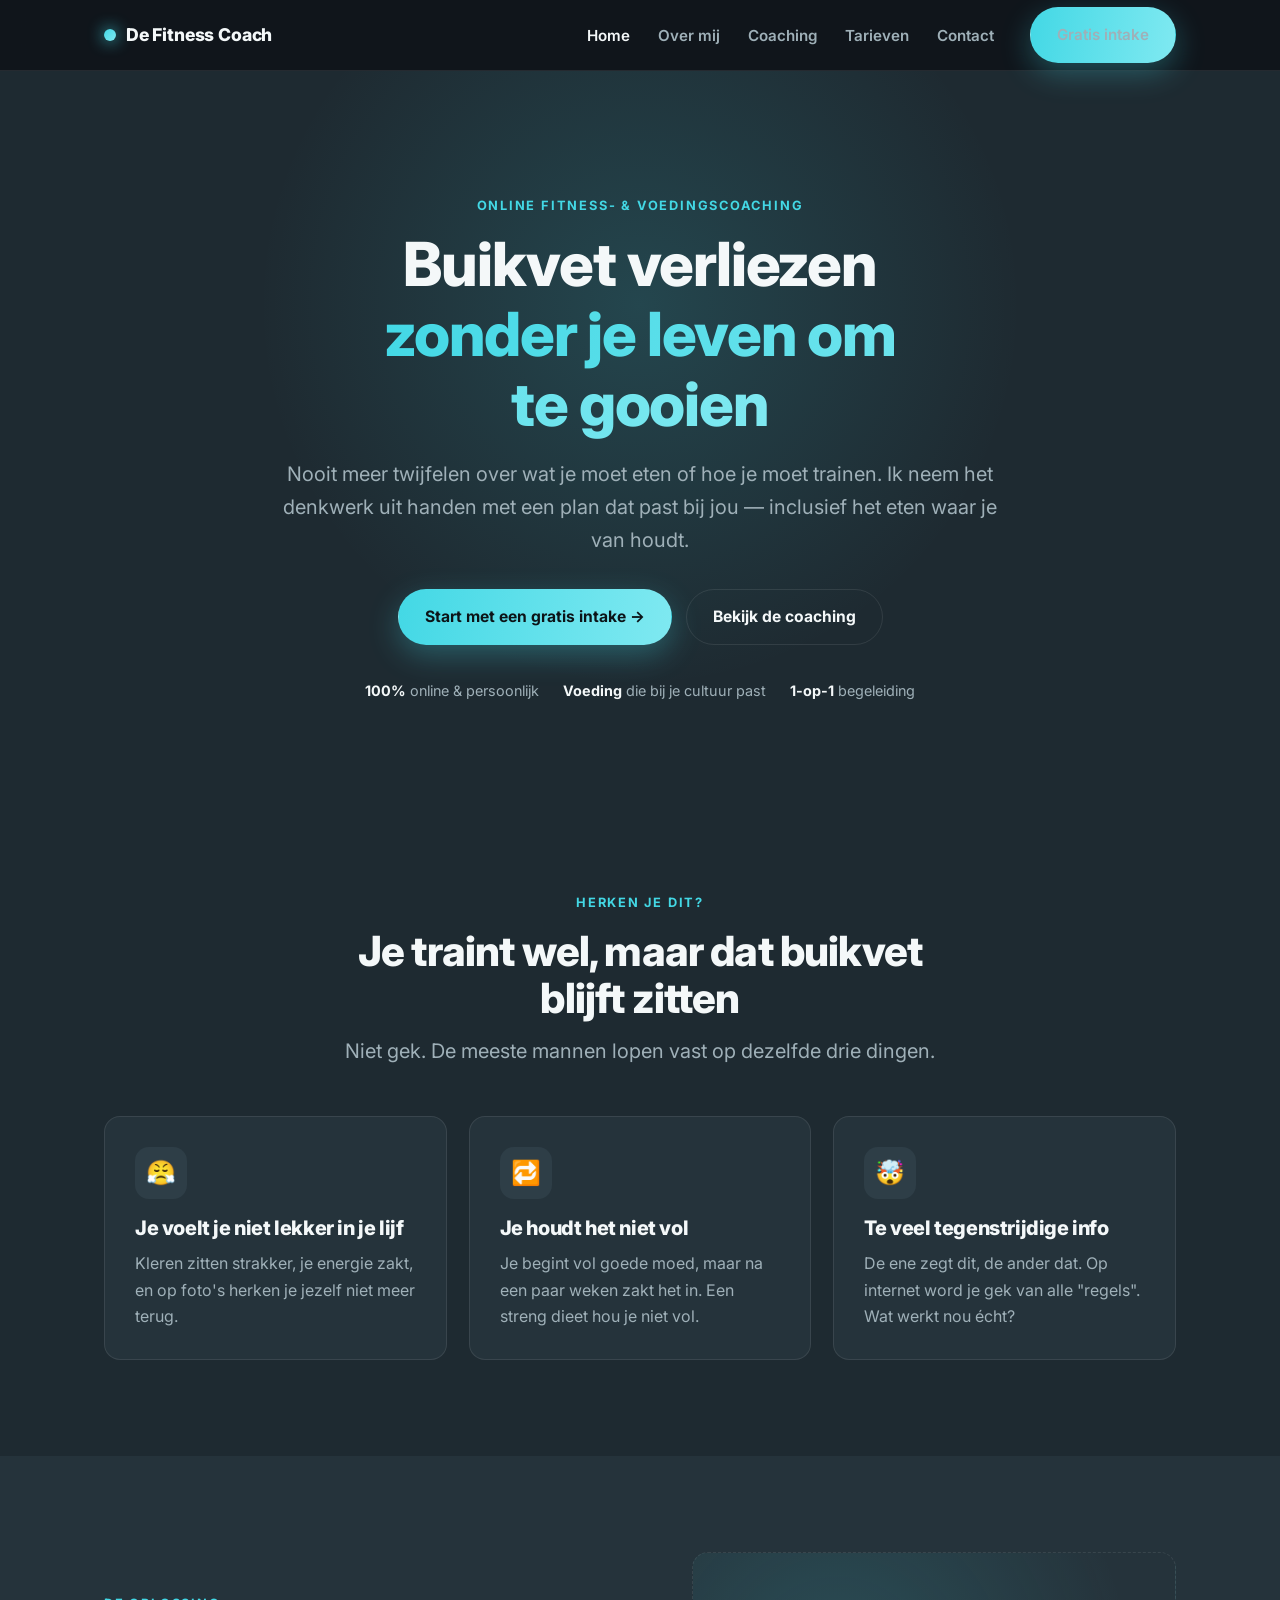
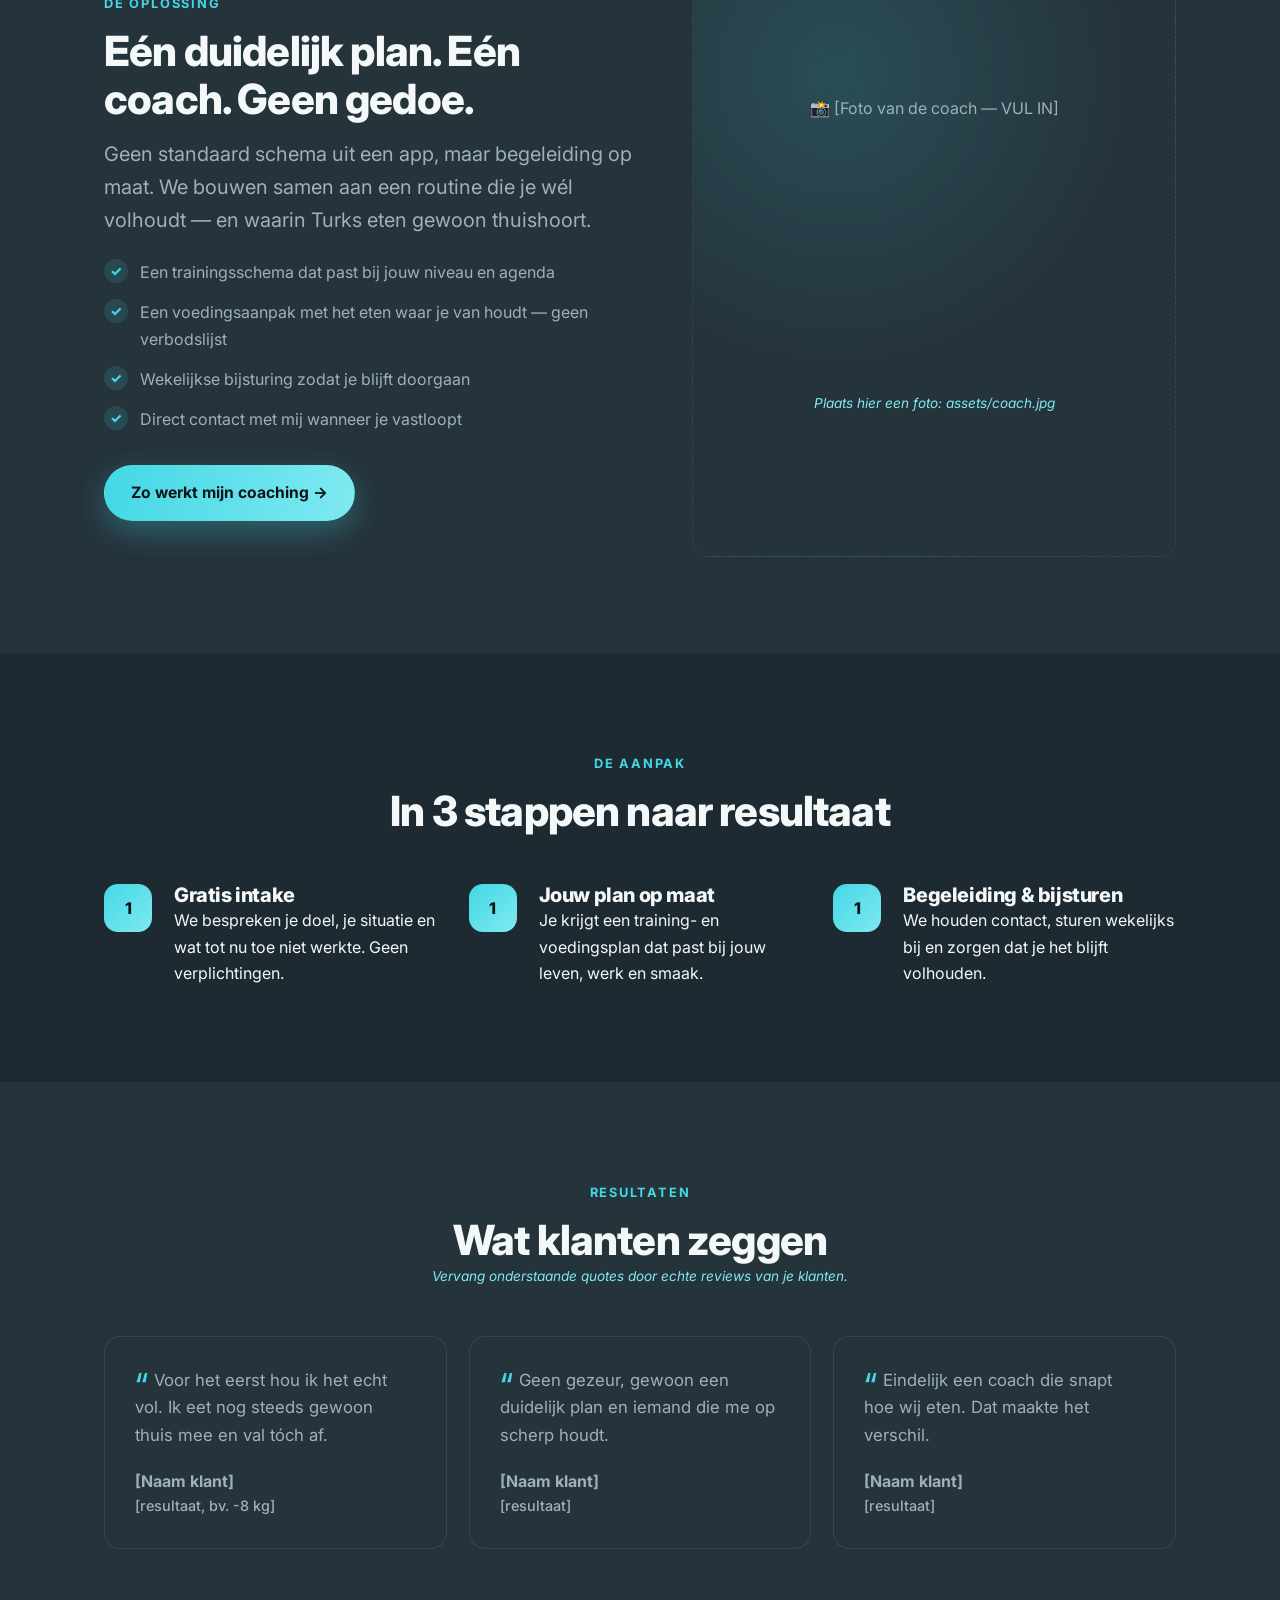
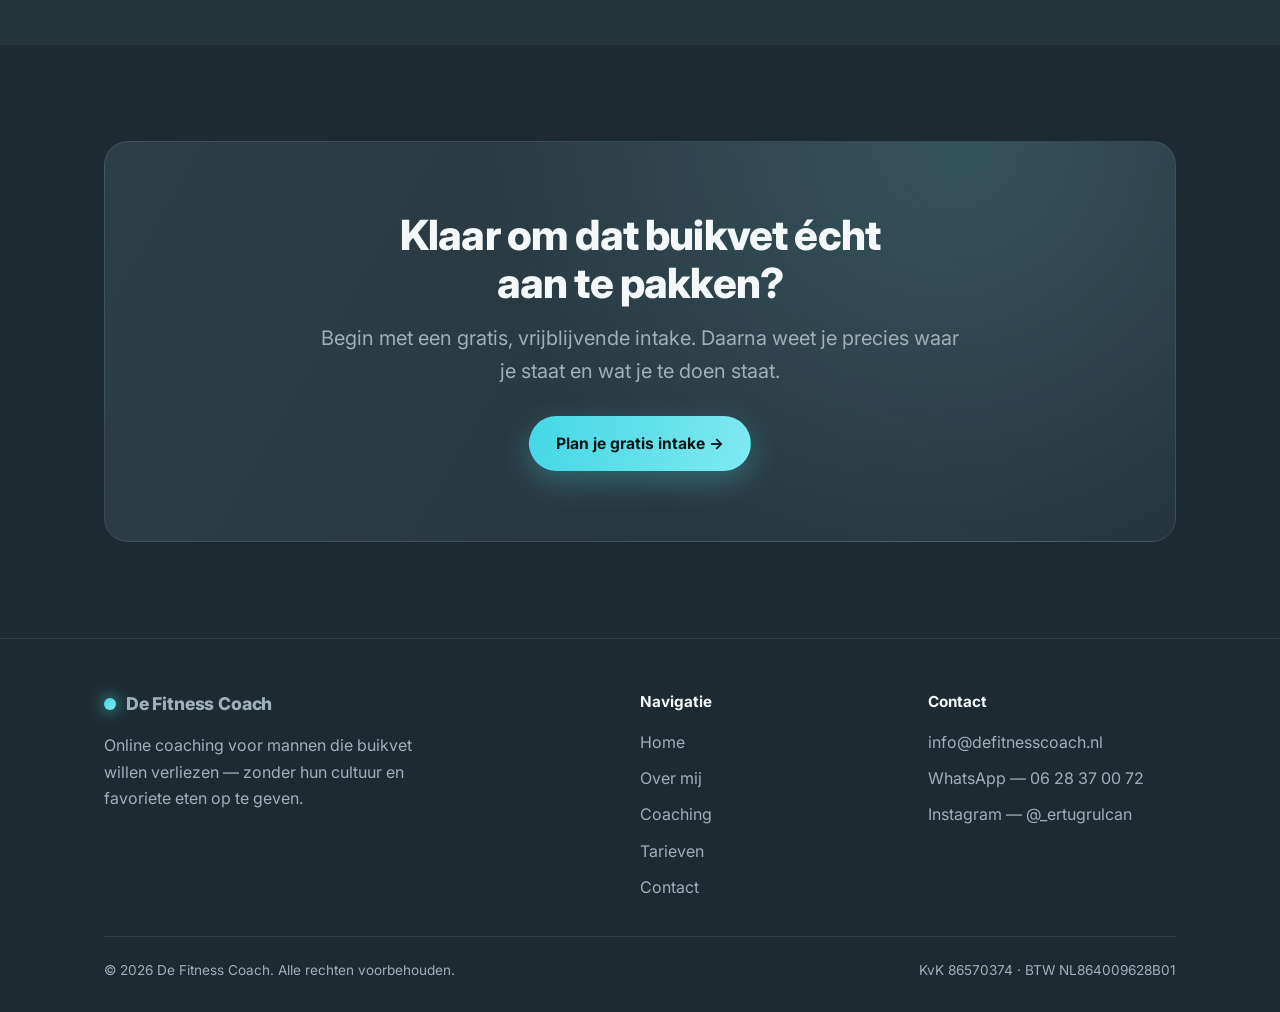
==== index.html @ f585d664 "feat: bedrijfsgegevens, verhaal en werkend contactformulier invullen Ingevuld vanaf info.defitnessco" ====
<!DOCTYPE html>
<html lang="nl">
<head>
  <meta charset="UTF-8" />
  <meta name="viewport" content="width=device-width, initial-scale=1.0" />
  <title>De Fitness Coach — Buikvet verliezen zonder je leven om te gooien</title>
  <meta name="description" content="Online fitness- en voedingscoaching voor mannen die buikvet willen verliezen. Trainen én Turks eten — zonder al het denkwerk." />
  <link rel="preconnect" href="https://fonts.googleapis.com" />
  <link rel="preconnect" href="https://fonts.gstatic.com" crossorigin />
  <link href="https://fonts.googleapis.com/css2?family=Inter:wght@400;500;600;700;800&display=swap" rel="stylesheet" />
  <link rel="stylesheet" href="assets/style.css" />
</head>
<body>

  <!-- HEADER -->
  <header class="site-header">
    <div class="container nav">
      <a class="brand" href="index.html"><span class="dot"></span> De Fitness Coach</a>
      <ul class="nav-links">
        <li><a href="index.html">Home</a></li>
        <li><a href="over-mij.html">Over mij</a></li>
        <li><a href="coaching.html">Coaching</a></li>
        <li><a href="tarieven.html">Tarieven</a></li>
        <li><a href="contact.html">Contact</a></li>
        <li class="nav-cta"><a class="btn btn-primary" href="contact.html">Gratis intake</a></li>
      </ul>
      <button class="nav-toggle" aria-label="Menu openen">☰</button>
    </div>
  </header>

  <!-- HERO -->
  <section class="hero">
    <div class="container">
      <span class="eyebrow">Online fitness- &amp; voedingscoaching</span>
      <h1>Buikvet verliezen <span class="gradient-text">zonder je leven om te gooien</span></h1>
      <p class="lead">
        Nooit meer twijfelen over wat je moet eten of hoe je moet trainen. Ik neem het denkwerk
        uit handen met een plan dat past bij jou — inclusief het eten waar je van houdt.
      </p>
      <div class="hero-actions">
        <a class="btn btn-primary" href="contact.html">Start met een gratis intake →</a>
        <a class="btn btn-ghost" href="coaching.html">Bekijk de coaching</a>
      </div>
      <div class="hero-trust">
        <span><b>100%</b> online &amp; persoonlijk</span>
        <span><b>Voeding</b> die bij je cultuur past</span>
        <span><b>1-op-1</b> begeleiding</span>
      </div>
    </div>
  </section>

  <!-- PROBLEEM / HERKENNING -->
  <section>
    <div class="container">
      <div class="section-head">
        <span class="eyebrow">Herken je dit?</span>
        <h2>Je traint wel, maar dat buikvet blijft zitten</h2>
        <p class="lead">Niet gek. De meeste mannen lopen vast op dezelfde drie dingen.</p>
      </div>
      <div class="grid grid-3">
        <div class="card">
          <div class="icon">😤</div>
          <h3>Je voelt je niet lekker in je lijf</h3>
          <p>Kleren zitten strakker, je energie zakt, en op foto's herken je jezelf niet meer terug.</p>
        </div>
        <div class="card">
          <div class="icon">🔁</div>
          <h3>Je houdt het niet vol</h3>
          <p>Je begint vol goede moed, maar na een paar weken zakt het in. Een streng dieet hou je niet vol.</p>
        </div>
        <div class="card">
          <div class="icon">🤯</div>
          <h3>Te veel tegenstrijdige info</h3>
          <p>De ene zegt dit, de ander dat. Op internet word je gek van alle "regels". Wat werkt nou écht?</p>
        </div>
      </div>
    </div>
  </section>

  <!-- OPLOSSING -->
  <section style="background: var(--surface);">
    <div class="container">
      <div class="split">
        <div>
          <span class="eyebrow">De oplossing</span>
          <h2>Eén duidelijk plan. Eén coach. Geen gedoe.</h2>
          <p class="lead" style="margin-top:14px;">
            Geen standaard schema uit een app, maar begeleiding op maat. We bouwen samen aan
            een routine die je wél volhoudt — en waarin Turks eten gewoon thuishoort.
          </p>
          <ul class="checklist">
            <li>Een trainingsschema dat past bij jouw niveau en agenda</li>
            <li>Een voedingsaanpak met het eten waar je van houdt — geen verbodslijst</li>
            <li>Wekelijkse bijsturing zodat je blijft doorgaan</li>
            <li>Direct contact met mij wanneer je vastloopt</li>
          </ul>
          <a class="btn btn-primary mt-32" href="coaching.html">Zo werkt mijn coaching →</a>
        </div>
        <div class="photo-placeholder">
          📸 [Foto van de coach — VUL IN]<br /><br />
          <span class="placeholder-note">Plaats hier een foto: assets/coach.jpg</span>
        </div>
      </div>
    </div>
  </section>

  <!-- AANPAK / STAPPEN -->
  <section>
    <div class="container">
      <div class="section-head">
        <span class="eyebrow">De aanpak</span>
        <h2>In 3 stappen naar resultaat</h2>
      </div>
      <div class="grid grid-3">
        <div class="step">
          <h3>Gratis intake</h3>
          <p>We bespreken je doel, je situatie en wat tot nu toe niet werkte. Geen verplichtingen.</p>
        </div>
        <div class="step">
          <h3>Jouw plan op maat</h3>
          <p>Je krijgt een training- en voedingsplan dat past bij jouw leven, werk en smaak.</p>
        </div>
        <div class="step">
          <h3>Begeleiding &amp; bijsturen</h3>
          <p>We houden contact, sturen wekelijks bij en zorgen dat je het blijft volhouden.</p>
        </div>
      </div>
    </div>
  </section>

  <!-- TESTIMONIALS -->
  <section style="background: var(--surface);">
    <div class="container">
      <div class="section-head">
        <span class="eyebrow">Resultaten</span>
        <h2>Wat klanten zeggen</h2>
        <p class="placeholder-note">Vervang onderstaande quotes door echte reviews van je klanten.</p>
      </div>
      <div class="grid grid-3">
        <div class="card">
          <p class="quote">Voor het eerst hou ik het echt vol. Ik eet nog steeds gewoon thuis mee en val tóch af.</p>
          <p class="quote-author">[Naam klant] <span>[resultaat, bv. -8 kg]</span></p>
        </div>
        <div class="card">
          <p class="quote">Geen gezeur, gewoon een duidelijk plan en iemand die me op scherp houdt.</p>
          <p class="quote-author">[Naam klant] <span>[resultaat]</span></p>
        </div>
        <div class="card">
          <p class="quote">Eindelijk een coach die snapt hoe wij eten. Dat maakte het verschil.</p>
          <p class="quote-author">[Naam klant] <span>[resultaat]</span></p>
        </div>
      </div>
    </div>
  </section>

  <!-- CTA -->
  <section>
    <div class="container">
      <div class="cta-band">
        <h2>Klaar om dat buikvet écht aan te pakken?</h2>
        <p class="lead">Begin met een gratis, vrijblijvende intake. Daarna weet je precies waar je staat en wat je te doen staat.</p>
        <a class="btn btn-primary" href="contact.html">Plan je gratis intake →</a>
      </div>
    </div>
  </section>

  <!-- FOOTER -->
  <footer class="site-footer">
    <div class="container">
      <div class="footer-grid">
        <div>
          <a class="brand" href="index.html"><span class="dot"></span> De Fitness Coach</a>
          <p style="margin-top:14px; max-width:34ch;">
            Online coaching voor mannen die buikvet willen verliezen — zonder hun cultuur en favoriete eten op te geven.
          </p>
        </div>
        <div>
          <h4>Navigatie</h4>
          <ul>
            <li><a href="index.html">Home</a></li>
            <li><a href="over-mij.html">Over mij</a></li>
            <li><a href="coaching.html">Coaching</a></li>
            <li><a href="tarieven.html">Tarieven</a></li>
            <li><a href="contact.html">Contact</a></li>
          </ul>
        </div>
        <div>
          <h4>Contact</h4>
          <ul>
            <li><a href="mailto:info@defitnesscoach.nl">info@defitnesscoach.nl</a></li>
            <li><a href="https://wa.me/31628370072">WhatsApp — 06 28 37 00 72</a></li>
            <li><a href="https://instagram.com/_ertugrulcan" target="_blank" rel="noopener">Instagram — @_ertugrulcan</a></li>
          </ul>
        </div>
      </div>
      <div class="footer-bottom">
        <span>© <span id="year"></span> De Fitness Coach. Alle rechten voorbehouden.</span>
        <span>KvK 86570374 · BTW NL864009628B01</span>
      </div>
    </div>
  </footer>

  <script src="assets/script.js"></script>
</body>
</html>
---- assets/style.css ----
/* =========================================================
   DE FITNESS COACH — stylesheet
   ---------------------------------------------------------
   BRANDKLEUREN staan hieronder in :root.
   Wil je de echte huisstijl? Pas alleen deze hex-codes aan,
   de hele site neemt ze automatisch over.
   ========================================================= */

:root {
  /* --- Brandkleuren De Fitness Coach (officiële huisstijl) --- */
  --brand:      #43d8e5;   /* hoofd-accent (cyaan) — ook in MailBlue & ad-creatives */
  --brand-2:    #7fe9f1;   /* lichtere cyaan voor verlopen/gloed */
  --brand-ink:  #0c1418;   /* donkere tekst op een cyaan knop (goed contrast) */

  /* --- Basis --- */
  --bg:         #1e2a31;   /* donkere basis/achtergrond */
  --surface:    #25333b;   /* iets lichter vlak */
  --surface-2:  #2e3e47;   /* nog iets lichter (kaarten/hover) */
  --text:       #f4f8f9;   /* wit-tint voor tekst op donker */
  --muted:      #9fb0b8;   /* gedempt grijsblauw voor bijtekst */
  --border:     rgba(255, 255, 255, 0.09);

  --radius:     16px;
  --maxw:       1120px;
  --shadow:     0 20px 60px rgba(0, 0, 0, 0.45);

  --font: "Inter", system-ui, -apple-system, "Segoe UI", Roboto, Helvetica, Arial, sans-serif;
}

* { box-sizing: border-box; margin: 0; padding: 0; }

html { scroll-behavior: smooth; }

body {
  font-family: var(--font);
  background: var(--bg);
  color: var(--text);
  line-height: 1.65;
  -webkit-font-smoothing: antialiased;
  overflow-x: hidden;
}

img { max-width: 100%; display: block; }

a { color: inherit; text-decoration: none; }

.container {
  width: 100%;
  max-width: var(--maxw);
  margin: 0 auto;
  padding: 0 24px;
}

/* ---------- Typografie ---------- */
h1, h2, h3 { line-height: 1.15; font-weight: 800; letter-spacing: -0.02em; }
h1 { font-size: clamp(2.2rem, 5.5vw, 3.8rem); }
h2 { font-size: clamp(1.7rem, 4vw, 2.6rem); }
h3 { font-size: 1.25rem; }
.lead { font-size: clamp(1.05rem, 2vw, 1.25rem); color: var(--muted); }
.eyebrow {
  display: inline-block;
  font-size: 0.8rem;
  font-weight: 700;
  letter-spacing: 0.14em;
  text-transform: uppercase;
  color: var(--brand);
  margin-bottom: 14px;
}
.gradient-text {
  background: linear-gradient(100deg, var(--brand), var(--brand-2));
  -webkit-background-clip: text;
  background-clip: text;
  color: transparent;
}

/* ---------- Buttons ---------- */
.btn {
  display: inline-flex;
  align-items: center;
  gap: 8px;
  padding: 14px 26px;
  border-radius: 999px;
  font-weight: 700;
  font-size: 0.98rem;
  cursor: pointer;
  border: 1px solid transparent;
  transition: transform 0.15s ease, box-shadow 0.2s ease, background 0.2s ease;
}
.btn:hover { transform: translateY(-2px); }
.btn-primary {
  background: linear-gradient(100deg, var(--brand), var(--brand-2));
  color: var(--brand-ink);
  box-shadow: 0 10px 30px rgba(67, 216, 229, 0.30);
}
.btn-ghost {
  background: transparent;
  color: var(--text);
  border-color: var(--border);
}
.btn-ghost:hover { background: var(--surface-2); }

/* ---------- Header / nav ---------- */
.site-header {
  position: sticky;
  top: 0;
  z-index: 50;
  backdrop-filter: blur(12px);
  background: rgba(12, 15, 20, 0.72);
  border-bottom: 1px solid var(--border);
}
.nav {
  display: flex;
  align-items: center;
  justify-content: space-between;
  height: 70px;
}
.brand {
  display: flex;
  align-items: center;
  gap: 10px;
  font-weight: 800;
  font-size: 1.1rem;
  letter-spacing: -0.01em;
}
.brand .dot {
  width: 12px; height: 12px; border-radius: 50%;
  background: linear-gradient(135deg, var(--brand), var(--brand-2));
  box-shadow: 0 0 16px var(--brand);
}
.nav-links {
  display: flex;
  align-items: center;
  gap: 28px;
  list-style: none;
}
.nav-links a {
  font-size: 0.95rem;
  color: var(--muted);
  font-weight: 600;
  transition: color 0.15s ease;
}
.nav-links a:hover, .nav-links a.active { color: var(--text); }
.nav-cta { margin-left: 8px; }
.nav-toggle {
  display: none;
  background: none;
  border: 1px solid var(--border);
  border-radius: 10px;
  width: 44px; height: 44px;
  cursor: pointer;
  color: var(--text);
  font-size: 1.4rem;
}

/* ---------- Hero ---------- */
.hero {
  position: relative;
  padding: clamp(60px, 10vw, 120px) 0 clamp(50px, 8vw, 90px);
  text-align: center;
  overflow: hidden;
}
.hero::before {
  content: "";
  position: absolute;
  top: -30%; left: 50%;
  transform: translateX(-50%);
  width: 900px; height: 900px;
  background: radial-gradient(circle, rgba(67, 216, 229, 0.16), transparent 60%);
  z-index: -1;
}
.hero h1 { max-width: 14ch; margin: 0 auto 18px; }
.hero .lead { max-width: 56ch; margin: 0 auto 32px; }
.hero-actions { display: flex; gap: 14px; justify-content: center; flex-wrap: wrap; }
.hero-trust {
  margin-top: 34px;
  color: var(--muted);
  font-size: 0.9rem;
  display: flex;
  gap: 24px;
  justify-content: center;
  flex-wrap: wrap;
}
.hero-trust b { color: var(--text); }

/* ---------- Sections ---------- */
section { padding: clamp(56px, 9vw, 96px) 0; }
.section-head { text-align: center; max-width: 60ch; margin: 0 auto 48px; }
.section-head .lead { margin-top: 12px; }

/* ---------- Cards / grid ---------- */
.grid { display: grid; gap: 22px; }
.grid-3 { grid-template-columns: repeat(3, 1fr); }
.grid-2 { grid-template-columns: repeat(2, 1fr); }
.card {
  background: var(--surface);
  border: 1px solid var(--border);
  border-radius: var(--radius);
  padding: 30px;
  transition: transform 0.18s ease, border-color 0.18s ease;
}
.card:hover { transform: translateY(-4px); border-color: rgba(67, 216, 229, 0.45); }
.card .icon {
  width: 52px; height: 52px;
  display: grid; place-items: center;
  border-radius: 14px;
  background: var(--surface-2);
  font-size: 1.5rem;
  margin-bottom: 18px;
}
.card h3 { margin-bottom: 10px; }
.card p { color: var(--muted); }

/* ---------- Split (about) ---------- */
.split {
  display: grid;
  grid-template-columns: 1.1fr 1fr;
  gap: 56px;
  align-items: center;
}
.split img { border-radius: var(--radius); border: 1px solid var(--border); }
.split .photo-placeholder {
  aspect-ratio: 4 / 5;
  border-radius: var(--radius);
  border: 1px dashed var(--border);
  background:
    radial-gradient(circle at 30% 20%, rgba(67,216,229,.16), transparent 50%),
    var(--surface);
  display: grid;
  place-items: center;
  color: var(--muted);
  text-align: center;
  padding: 20px;
}
.checklist { list-style: none; margin-top: 22px; display: grid; gap: 14px; }
.checklist li { display: flex; gap: 12px; align-items: flex-start; color: var(--muted); }
.checklist li::before {
  content: "✓";
  color: var(--brand);
  font-weight: 800;
  background: rgba(67, 216, 229, 0.14);
  border-radius: 50%;
  width: 24px; height: 24px;
  display: grid; place-items: center;
  flex: 0 0 24px;
  font-size: 0.85rem;
}

/* ---------- Steps ---------- */
.steps { counter-reset: step; }
.step { position: relative; padding-left: 70px; }
.step::before {
  counter-increment: step;
  content: counter(step);
  position: absolute; left: 0; top: 0;
  width: 48px; height: 48px;
  display: grid; place-items: center;
  border-radius: 14px;
  font-weight: 800;
  background: linear-gradient(135deg, var(--brand), var(--brand-2));
  color: var(--brand-ink);
}

/* ---------- Pricing ---------- */
.price-card { text-align: center; position: relative; }
.price-card.featured {
  border-color: var(--brand);
  box-shadow: 0 0 0 1px var(--brand), var(--shadow);
}
.price-badge {
  position: absolute; top: -13px; left: 50%; transform: translateX(-50%);
  background: linear-gradient(100deg, var(--brand), var(--brand-2));
  color: var(--brand-ink);
  font-size: 0.75rem; font-weight: 800;
  padding: 5px 14px; border-radius: 999px;
  text-transform: uppercase; letter-spacing: 0.08em;
}
.price { font-size: 2.6rem; font-weight: 800; margin: 8px 0; }
.price small { font-size: 1rem; color: var(--muted); font-weight: 600; }
.price-card ul { list-style: none; margin: 22px 0; display: grid; gap: 12px; text-align: left; }
.price-card ul li { color: var(--muted); display: flex; gap: 10px; }
.price-card ul li::before { content: "✓"; color: var(--brand); font-weight: 800; }

/* ---------- Testimonials ---------- */
.quote { font-size: 1.05rem; }
.quote::before { content: "“"; color: var(--brand); font-size: 2.4rem; line-height: 0; vertical-align: -0.4em; margin-right: 6px; }
.quote-author { margin-top: 18px; font-weight: 700; }
.quote-author span { display: block; color: var(--muted); font-weight: 500; font-size: 0.9rem; }

/* ---------- CTA band ---------- */
.cta-band {
  background:
    radial-gradient(circle at 80% 0%, rgba(127, 233, 241, 0.16), transparent 50%),
    linear-gradient(120deg, var(--surface-2), var(--surface));
  border: 1px solid var(--border);
  border-radius: 24px;
  padding: clamp(40px, 7vw, 70px);
  text-align: center;
}
.cta-band h2 { max-width: 18ch; margin: 0 auto 14px; }
.cta-band .lead { max-width: 50ch; margin: 0 auto 28px; }

/* ---------- FAQ ---------- */
.faq details {
  border: 1px solid var(--border);
  border-radius: 14px;
  padding: 18px 22px;
  background: var(--surface);
  margin-bottom: 14px;
  cursor: pointer;
}
.faq summary {
  font-weight: 700;
  list-style: none;
  display: flex; justify-content: space-between; gap: 16px;
}
.faq summary::-webkit-details-marker { display: none; }
.faq summary::after { content: "+"; color: var(--brand); font-size: 1.4rem; line-height: 1; }
.faq details[open] summary::after { content: "–"; }
.faq details p { color: var(--muted); margin-top: 12px; }

/* ---------- Contact ---------- */
.contact-grid { display: grid; grid-template-columns: 1fr 1fr; gap: 40px; }
.field { margin-bottom: 18px; }
.field label { display: block; font-weight: 600; font-size: 0.9rem; margin-bottom: 8px; }
.field input, .field textarea, .field select {
  width: 100%;
  background: var(--surface);
  border: 1px solid var(--border);
  border-radius: 12px;
  padding: 13px 16px;
  color: var(--text);
  font-family: inherit;
  font-size: 1rem;
}
.field input:focus, .field textarea:focus, .field select:focus {
  outline: none; border-color: var(--brand);
}
.contact-info { display: grid; gap: 18px; }
.contact-info a { color: var(--brand); }
.info-row { display: flex; gap: 14px; align-items: flex-start; }
.info-row .ic { font-size: 1.3rem; }

/* ---------- Footer ---------- */
.site-footer {
  border-top: 1px solid var(--border);
  padding: 50px 0 30px;
  color: var(--muted);
}
.footer-grid {
  display: grid;
  grid-template-columns: 2fr 1fr 1fr;
  gap: 40px;
  margin-bottom: 36px;
}
.footer-grid h4 { color: var(--text); margin-bottom: 14px; font-size: 0.95rem; }
.footer-grid ul { list-style: none; display: grid; gap: 10px; }
.footer-grid a:hover { color: var(--text); }
.footer-bottom {
  border-top: 1px solid var(--border);
  padding-top: 22px;
  display: flex; justify-content: space-between; gap: 16px; flex-wrap: wrap;
  font-size: 0.85rem;
}

/* ---------- Helpers ---------- */
.text-center { text-align: center; }
.mt-32 { margin-top: 32px; }
.placeholder-note {
  color: var(--brand-2);
  font-size: 0.85rem;
  font-style: italic;
}

/* ---------- Responsive ---------- */
@media (max-width: 860px) {
  .grid-3 { grid-template-columns: 1fr; }
  .grid-2 { grid-template-columns: 1fr; }
  .split { grid-template-columns: 1fr; gap: 32px; }
  .contact-grid { grid-template-columns: 1fr; }
  .footer-grid { grid-template-columns: 1fr; gap: 28px; }

  .nav-toggle { display: block; }
  .nav-links {
    position: fixed;
    inset: 70px 0 auto 0;
    flex-direction: column;
    align-items: stretch;
    gap: 0;
    background: var(--surface);
    border-bottom: 1px solid var(--border);
    padding: 8px 24px 20px;
    transform: translateY(-120%);
    transition: transform 0.25s ease;
  }
  .nav-links.open { transform: translateY(0); }
  .nav-links li { border-bottom: 1px solid var(--border); }
  .nav-links li:last-child { border-bottom: none; padding-top: 12px; }
  .nav-links a { display: block; padding: 14px 0; }
  .nav-cta { margin-left: 0; }
}
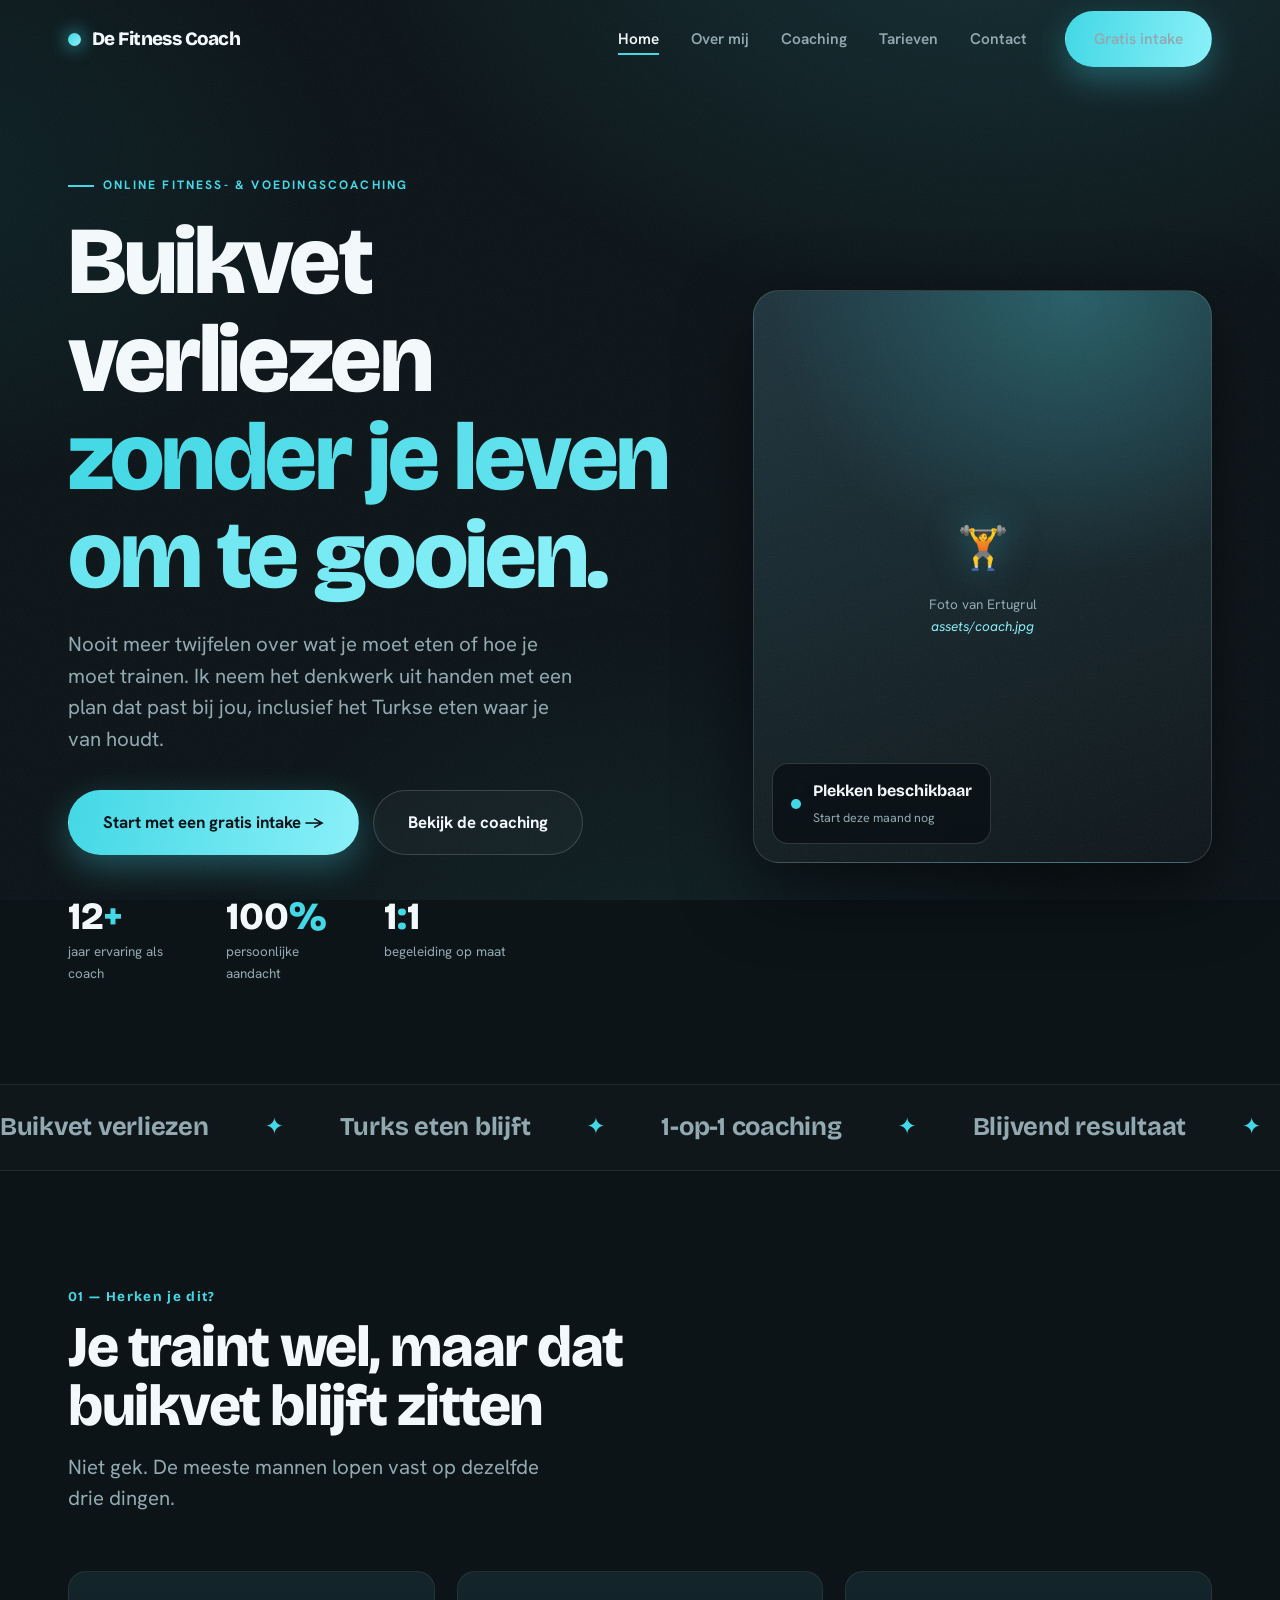
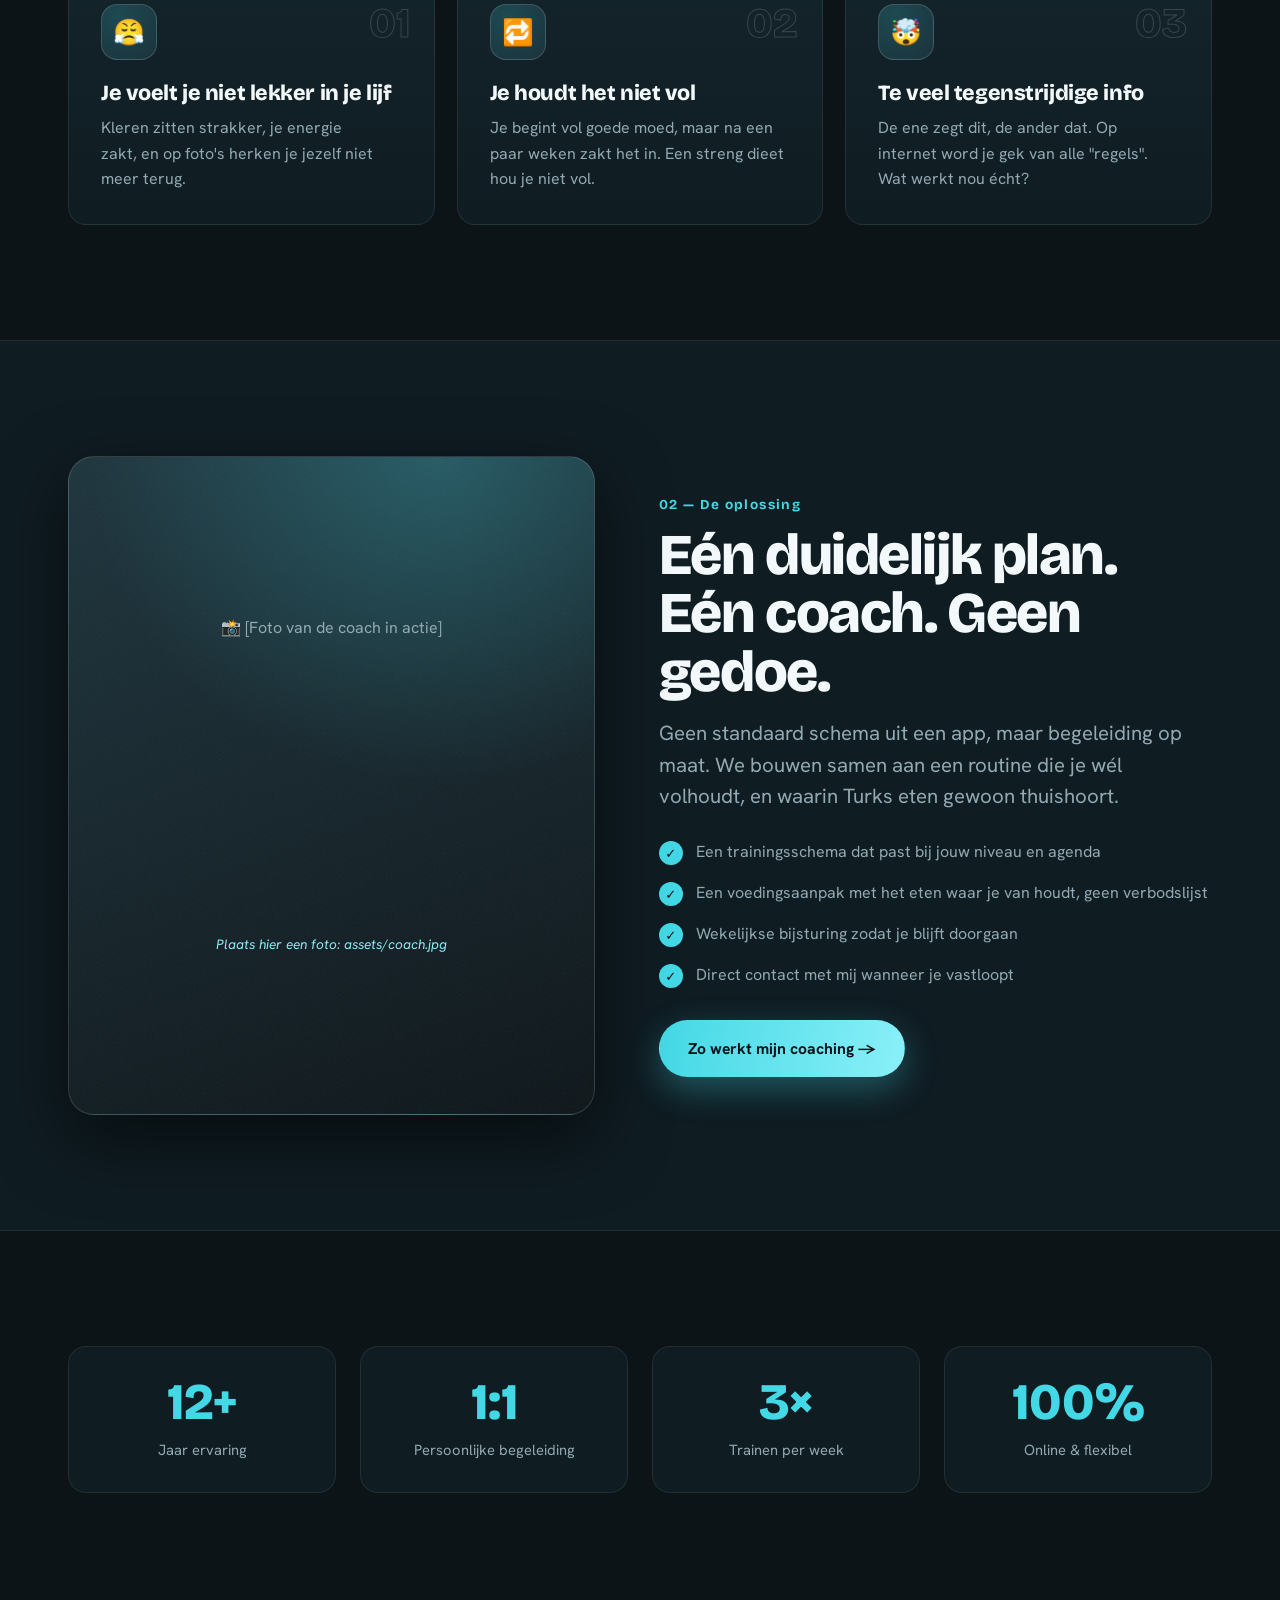
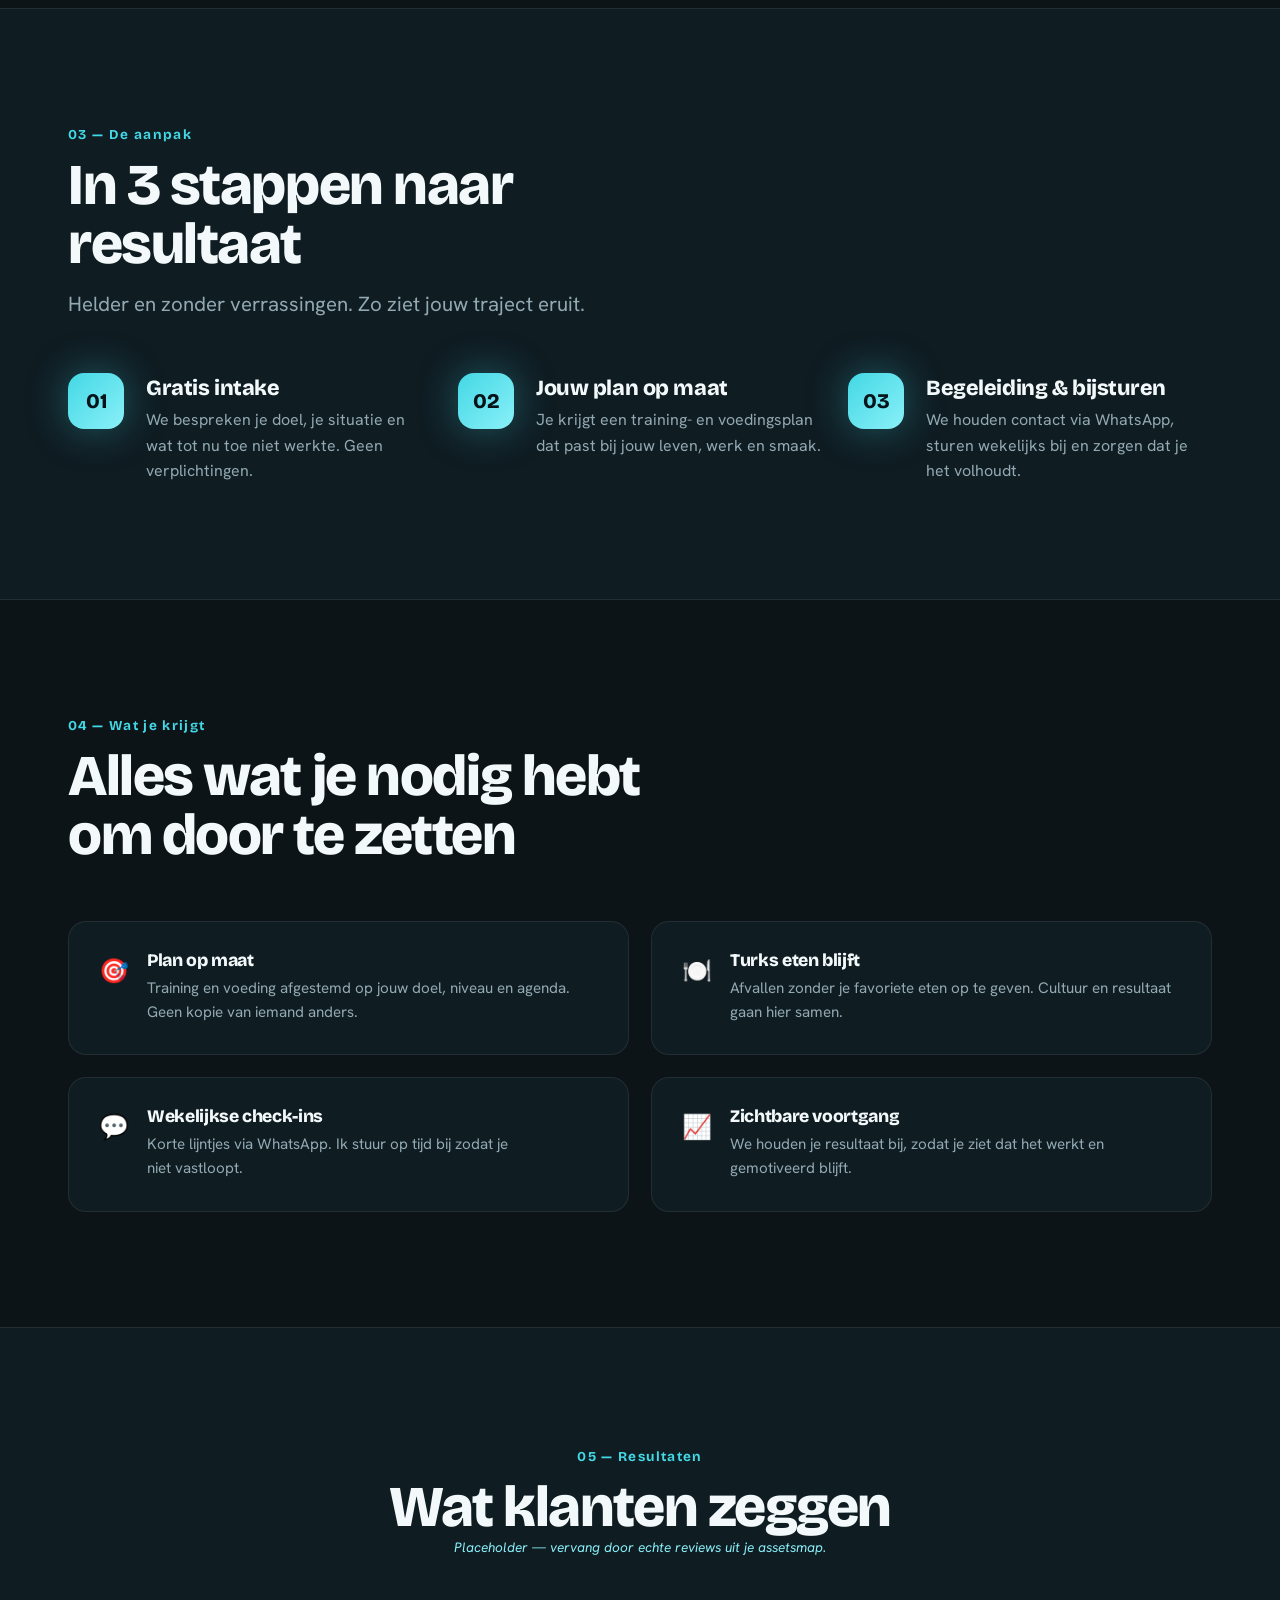
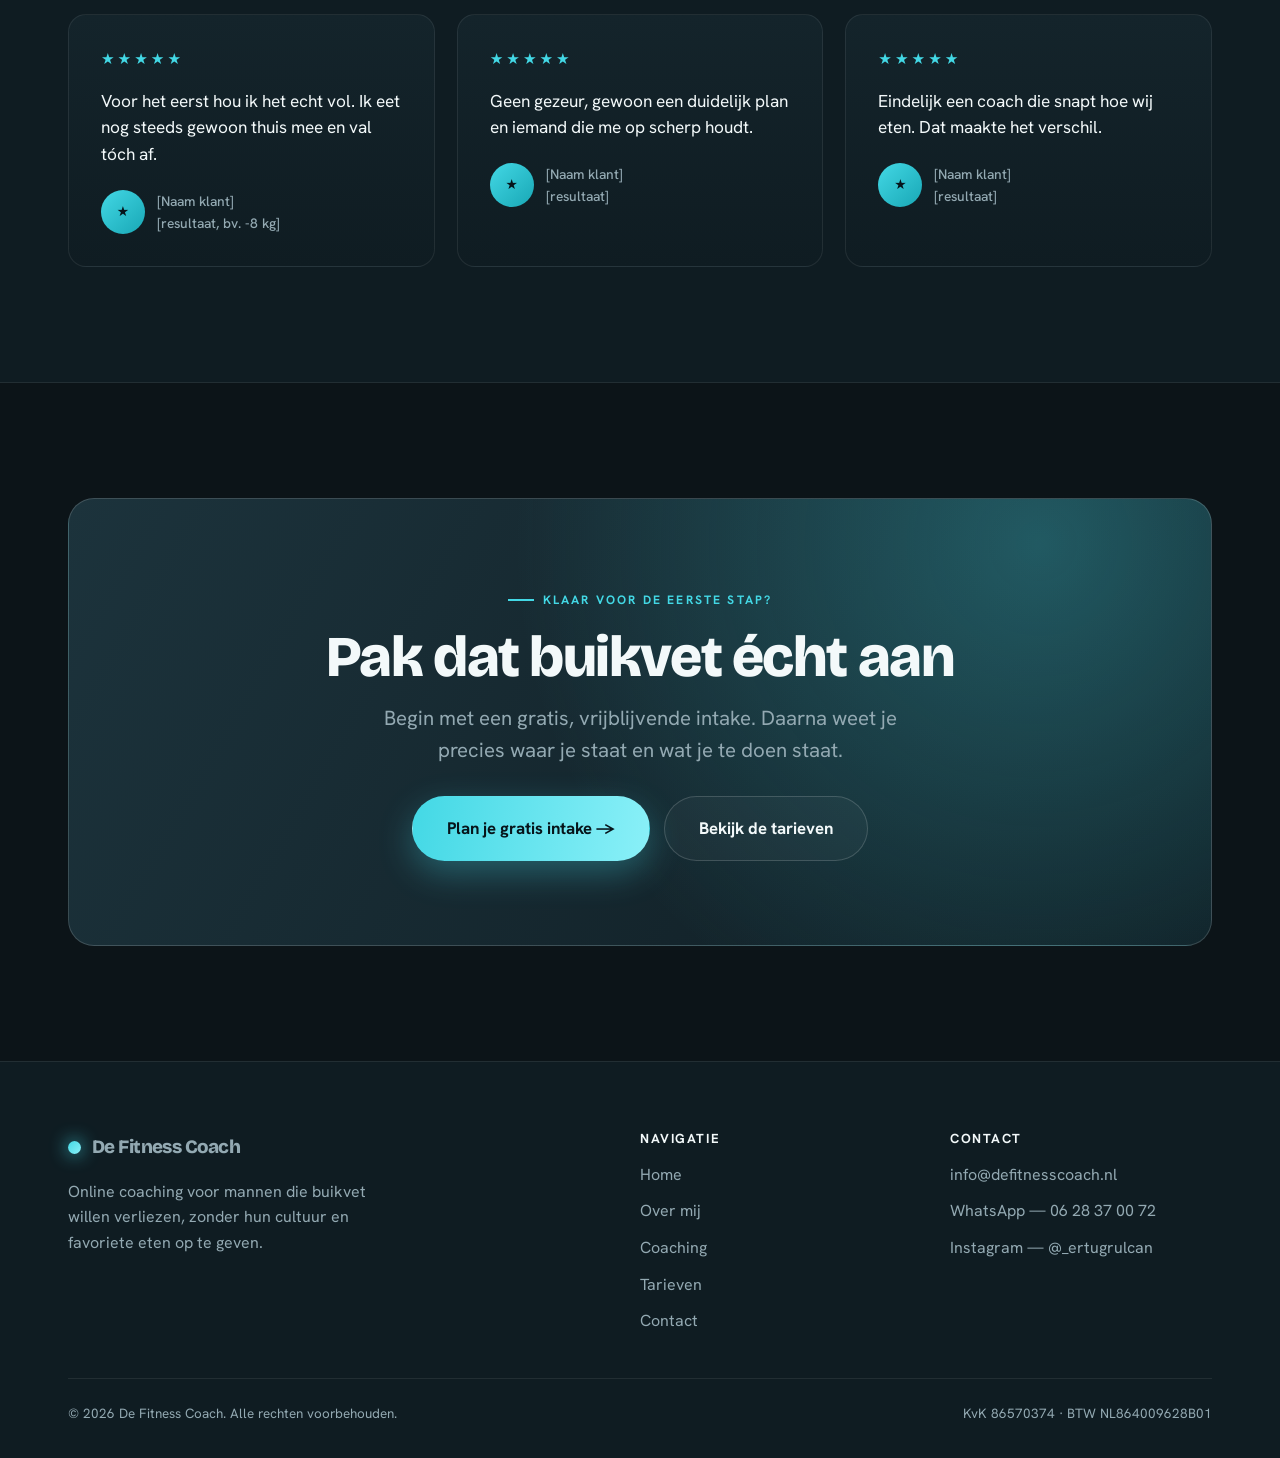
==== commit ea83f71b: "feat: bold redesign naar premium multi-page website Nieuw design-systeem: Bricolage Grotesque + Hank" ====
--- a/index.html
+++ b/index.html
@@ -4,10 +4,10 @@
   <meta charset="UTF-8" />
   <meta name="viewport" content="width=device-width, initial-scale=1.0" />
   <title>De Fitness Coach — Buikvet verliezen zonder je leven om te gooien</title>
-  <meta name="description" content="Online fitness- en voedingscoaching voor mannen die buikvet willen verliezen. Trainen én Turks eten — zonder al het denkwerk." />
+  <meta name="description" content="Online fitness- en voedingscoaching voor mannen die buikvet willen verliezen. Trainen én Turks eten, zonder al het denkwerk. 1-op-1 begeleiding door Ertugrul." />
   <link rel="preconnect" href="https://fonts.googleapis.com" />
   <link rel="preconnect" href="https://fonts.gstatic.com" crossorigin />
-  <link href="https://fonts.googleapis.com/css2?family=Inter:wght@400;500;600;700;800&display=swap" rel="stylesheet" />
+  <link href="https://fonts.googleapis.com/css2?family=Bricolage+Grotesque:opsz,wght@12..96,600;12..96,700;12..96,800&family=Hanken+Grotesk:wght@400;500;600;700;800&display=swap" rel="stylesheet" />
   <link rel="stylesheet" href="assets/style.css" />
 </head>
 <body>
@@ -17,7 +17,7 @@
     <div class="container nav">
       <a class="brand" href="index.html"><span class="dot"></span> De Fitness Coach</a>
       <ul class="nav-links">
-        <li><a href="index.html">Home</a></li>
+        <li><a href="index.html" class="active">Home</a></li>
         <li><a href="over-mij.html">Over mij</a></li>
         <li><a href="coaching.html">Coaching</a></li>
         <li><a href="tarieven.html">Tarieven</a></li>
@@ -29,46 +29,89 @@
   </header>
 
   <!-- HERO -->
-  <section class="hero">
-    <div class="container">
-      <span class="eyebrow">Online fitness- &amp; voedingscoaching</span>
-      <h1>Buikvet verliezen <span class="gradient-text">zonder je leven om te gooien</span></h1>
-      <p class="lead">
-        Nooit meer twijfelen over wat je moet eten of hoe je moet trainen. Ik neem het denkwerk
-        uit handen met een plan dat past bij jou — inclusief het eten waar je van houdt.
-      </p>
-      <div class="hero-actions">
-        <a class="btn btn-primary" href="contact.html">Start met een gratis intake →</a>
-        <a class="btn btn-ghost" href="coaching.html">Bekijk de coaching</a>
-      </div>
-      <div class="hero-trust">
-        <span><b>100%</b> online &amp; persoonlijk</span>
-        <span><b>Voeding</b> die bij je cultuur past</span>
-        <span><b>1-op-1</b> begeleiding</span>
-      </div>
-    </div>
-  </section>
+  <section class="hero hero-home">
+    <div class="container">
+      <div class="hero-grid">
+        <div class="hero-anim">
+          <span class="eyebrow">Online fitness- &amp; voedingscoaching</span>
+          <h1>Buikvet verliezen <span class="gradient-text">zonder je leven om te gooien.</span></h1>
+          <p class="lead">
+            Nooit meer twijfelen over wat je moet eten of hoe je moet trainen. Ik neem het denkwerk
+            uit handen met een plan dat past bij jou, inclusief het Turkse eten waar je van houdt.
+          </p>
+          <div class="hero-actions">
+            <a class="btn btn-primary btn-lg" href="contact.html">Start met een gratis intake →</a>
+            <a class="btn btn-ghost btn-lg" href="coaching.html">Bekijk de coaching</a>
+          </div>
+          <div class="hero-stats">
+            <div class="hero-stat">
+              <div class="n">12<span>+</span></div>
+              <div class="l">jaar ervaring als coach</div>
+            </div>
+            <div class="hero-stat">
+              <div class="n">100<span>%</span></div>
+              <div class="l">persoonlijke aandacht</div>
+            </div>
+            <div class="hero-stat">
+              <div class="n">1<span>:</span>1</div>
+              <div class="l">begeleiding op maat</div>
+            </div>
+          </div>
+        </div>
+
+        <div class="hero-media">
+          <div class="media-frame">
+            <!-- Plaats hier een foto van de coach: vervang dit blok door
+                 <img src="assets/coach.jpg" alt="Ertugrul - De Fitness Coach" /> -->
+            <div class="slot-mark">
+              <div class="glyph">🏋️</div>
+              Foto van Ertugrul<br />
+              <span class="placeholder-note">assets/coach.jpg</span>
+            </div>
+            <div class="media-badge">
+              <span class="pulse"></span>
+              <div>
+                <b>Plekken beschikbaar</b>
+                <span>Start deze maand nog</span>
+              </div>
+            </div>
+          </div>
+        </div>
+      </div>
+    </div>
+  </section>
+
+  <!-- MARQUEE -->
+  <div class="marquee" aria-hidden="true">
+    <div class="marquee-track">
+      <span>Buikvet verliezen</span><span>Turks eten blijft</span><span>1-op-1 coaching</span><span>Blijvend resultaat</span><span>Geen crashdieet</span>
+      <span>Buikvet verliezen</span><span>Turks eten blijft</span><span>1-op-1 coaching</span><span>Blijvend resultaat</span><span>Geen crashdieet</span>
+    </div>
+  </div>
 
   <!-- PROBLEEM / HERKENNING -->
   <section>
     <div class="container">
-      <div class="section-head">
-        <span class="eyebrow">Herken je dit?</span>
+      <div class="section-head reveal">
+        <span class="section-index">01 — Herken je dit?</span>
         <h2>Je traint wel, maar dat buikvet blijft zitten</h2>
         <p class="lead">Niet gek. De meeste mannen lopen vast op dezelfde drie dingen.</p>
       </div>
       <div class="grid grid-3">
-        <div class="card">
+        <div class="card reveal">
+          <span class="num">01</span>
           <div class="icon">😤</div>
           <h3>Je voelt je niet lekker in je lijf</h3>
           <p>Kleren zitten strakker, je energie zakt, en op foto's herken je jezelf niet meer terug.</p>
         </div>
-        <div class="card">
+        <div class="card reveal d1">
+          <span class="num">02</span>
           <div class="icon">🔁</div>
           <h3>Je houdt het niet vol</h3>
           <p>Je begint vol goede moed, maar na een paar weken zakt het in. Een streng dieet hou je niet vol.</p>
         </div>
-        <div class="card">
+        <div class="card reveal d2">
+          <span class="num">03</span>
           <div class="icon">🤯</div>
           <h3>Te veel tegenstrijdige info</h3>
           <p>De ene zegt dit, de ander dat. Op internet word je gek van alle "regels". Wat werkt nou écht?</p>
@@ -78,76 +121,108 @@
   </section>
 
   <!-- OPLOSSING -->
-  <section style="background: var(--surface);">
+  <section class="section-alt">
     <div class="container">
       <div class="split">
-        <div>
-          <span class="eyebrow">De oplossing</span>
+        <div class="photo-placeholder reveal">
+          📸 [Foto van de coach in actie]<br /><br />
+          <span class="placeholder-note">Plaats hier een foto: assets/coach.jpg</span>
+        </div>
+        <div class="reveal d1">
+          <span class="section-index">02 — De oplossing</span>
           <h2>Eén duidelijk plan. Eén coach. Geen gedoe.</h2>
-          <p class="lead" style="margin-top:14px;">
+          <p class="lead" style="margin-top:16px;">
             Geen standaard schema uit een app, maar begeleiding op maat. We bouwen samen aan
-            een routine die je wél volhoudt — en waarin Turks eten gewoon thuishoort.
+            een routine die je wél volhoudt, en waarin Turks eten gewoon thuishoort.
           </p>
           <ul class="checklist">
             <li>Een trainingsschema dat past bij jouw niveau en agenda</li>
-            <li>Een voedingsaanpak met het eten waar je van houdt — geen verbodslijst</li>
+            <li>Een voedingsaanpak met het eten waar je van houdt, geen verbodslijst</li>
             <li>Wekelijkse bijsturing zodat je blijft doorgaan</li>
             <li>Direct contact met mij wanneer je vastloopt</li>
           </ul>
           <a class="btn btn-primary mt-32" href="coaching.html">Zo werkt mijn coaching →</a>
         </div>
-        <div class="photo-placeholder">
-          📸 [Foto van de coach — VUL IN]<br /><br />
-          <span class="placeholder-note">Plaats hier een foto: assets/coach.jpg</span>
-        </div>
+      </div>
+    </div>
+  </section>
+
+  <!-- STATS BAND -->
+  <section>
+    <div class="container">
+      <div class="stats-band">
+        <div class="stat-box reveal"><div class="n">12+</div><div class="l">Jaar ervaring</div></div>
+        <div class="stat-box reveal d1"><div class="n">1:1</div><div class="l">Persoonlijke begeleiding</div></div>
+        <div class="stat-box reveal d2"><div class="n">3×</div><div class="l">Trainen per week</div></div>
+        <div class="stat-box reveal d3"><div class="n">100%</div><div class="l">Online &amp; flexibel</div></div>
       </div>
     </div>
   </section>
 
   <!-- AANPAK / STAPPEN -->
-  <section>
-    <div class="container">
-      <div class="section-head">
-        <span class="eyebrow">De aanpak</span>
+  <section class="section-alt">
+    <div class="container">
+      <div class="section-head reveal">
+        <span class="section-index">03 — De aanpak</span>
         <h2>In 3 stappen naar resultaat</h2>
-      </div>
-      <div class="grid grid-3">
-        <div class="step">
+        <p class="lead">Helder en zonder verrassingen. Zo ziet jouw traject eruit.</p>
+      </div>
+      <div class="grid grid-3 steps">
+        <div class="step reveal">
           <h3>Gratis intake</h3>
           <p>We bespreken je doel, je situatie en wat tot nu toe niet werkte. Geen verplichtingen.</p>
         </div>
-        <div class="step">
+        <div class="step reveal d1">
           <h3>Jouw plan op maat</h3>
           <p>Je krijgt een training- en voedingsplan dat past bij jouw leven, werk en smaak.</p>
         </div>
-        <div class="step">
+        <div class="step reveal d2">
           <h3>Begeleiding &amp; bijsturen</h3>
-          <p>We houden contact, sturen wekelijks bij en zorgen dat je het blijft volhouden.</p>
-        </div>
+          <p>We houden contact via WhatsApp, sturen wekelijks bij en zorgen dat je het volhoudt.</p>
+        </div>
+      </div>
+    </div>
+  </section>
+
+  <!-- WAT JE KRIJGT -->
+  <section>
+    <div class="container">
+      <div class="section-head reveal">
+        <span class="section-index">04 — Wat je krijgt</span>
+        <h2>Alles wat je nodig hebt om door te zetten</h2>
+      </div>
+      <div class="grid grid-2">
+        <div class="feature reveal"><span class="fi">🎯</span><div><h3>Plan op maat</h3><p>Training en voeding afgestemd op jouw doel, niveau en agenda. Geen kopie van iemand anders.</p></div></div>
+        <div class="feature reveal d1"><span class="fi">🍽️</span><div><h3>Turks eten blijft</h3><p>Afvallen zonder je favoriete eten op te geven. Cultuur en resultaat gaan hier samen.</p></div></div>
+        <div class="feature reveal"><span class="fi">💬</span><div><h3>Wekelijkse check-ins</h3><p>Korte lijntjes via WhatsApp. Ik stuur op tijd bij zodat je niet vastloopt.</p></div></div>
+        <div class="feature reveal d1"><span class="fi">📈</span><div><h3>Zichtbare voortgang</h3><p>We houden je resultaat bij, zodat je ziet dat het werkt en gemotiveerd blijft.</p></div></div>
       </div>
     </div>
   </section>
 
   <!-- TESTIMONIALS -->
-  <section style="background: var(--surface);">
-    <div class="container">
-      <div class="section-head">
-        <span class="eyebrow">Resultaten</span>
+  <section class="section-alt">
+    <div class="container">
+      <div class="section-head center reveal">
+        <span class="section-index" style="display:inline-block">05 — Resultaten</span>
         <h2>Wat klanten zeggen</h2>
-        <p class="placeholder-note">Vervang onderstaande quotes door echte reviews van je klanten.</p>
+        <p class="placeholder-note">Placeholder — vervang door echte reviews uit je assetsmap.</p>
       </div>
       <div class="grid grid-3">
-        <div class="card">
+        <div class="quote-card reveal">
+          <div class="stars">★★★★★</div>
           <p class="quote">Voor het eerst hou ik het echt vol. Ik eet nog steeds gewoon thuis mee en val tóch af.</p>
-          <p class="quote-author">[Naam klant] <span>[resultaat, bv. -8 kg]</span></p>
-        </div>
-        <div class="card">
+          <p class="quote-author"><span class="av">★</span><span>[Naam klant]<span>[resultaat, bv. -8 kg]</span></span></p>
+        </div>
+        <div class="quote-card reveal d1">
+          <div class="stars">★★★★★</div>
           <p class="quote">Geen gezeur, gewoon een duidelijk plan en iemand die me op scherp houdt.</p>
-          <p class="quote-author">[Naam klant] <span>[resultaat]</span></p>
-        </div>
-        <div class="card">
+          <p class="quote-author"><span class="av">★</span><span>[Naam klant]<span>[resultaat]</span></span></p>
+        </div>
+        <div class="quote-card reveal d2">
+          <div class="stars">★★★★★</div>
           <p class="quote">Eindelijk een coach die snapt hoe wij eten. Dat maakte het verschil.</p>
-          <p class="quote-author">[Naam klant] <span>[resultaat]</span></p>
+          <p class="quote-author"><span class="av">★</span><span>[Naam klant]<span>[resultaat]</span></span></p>
         </div>
       </div>
     </div>
@@ -156,10 +231,14 @@
   <!-- CTA -->
   <section>
     <div class="container">
-      <div class="cta-band">
-        <h2>Klaar om dat buikvet écht aan te pakken?</h2>
+      <div class="cta-band reveal">
+        <span class="eyebrow center">Klaar voor de eerste stap?</span>
+        <h2>Pak dat buikvet écht aan</h2>
         <p class="lead">Begin met een gratis, vrijblijvende intake. Daarna weet je precies waar je staat en wat je te doen staat.</p>
-        <a class="btn btn-primary" href="contact.html">Plan je gratis intake →</a>
+        <div class="hero-actions" style="justify-content:center;">
+          <a class="btn btn-primary btn-lg" href="contact.html">Plan je gratis intake →</a>
+          <a class="btn btn-ghost btn-lg" href="tarieven.html">Bekijk de tarieven</a>
+        </div>
       </div>
     </div>
   </section>
@@ -170,8 +249,8 @@
       <div class="footer-grid">
         <div>
           <a class="brand" href="index.html"><span class="dot"></span> De Fitness Coach</a>
-          <p style="margin-top:14px; max-width:34ch;">
-            Online coaching voor mannen die buikvet willen verliezen — zonder hun cultuur en favoriete eten op te geven.
+          <p style="margin-top:16px; max-width:36ch;">
+            Online coaching voor mannen die buikvet willen verliezen, zonder hun cultuur en favoriete eten op te geven.
           </p>
         </div>
         <div>
--- a/assets/style.css
+++ b/assets/style.css
@@ -1,30 +1,37 @@
 /* =========================================================
-   DE FITNESS COACH — stylesheet
+   DE FITNESS COACH — stylesheet (v2, bold redesign)
    ---------------------------------------------------------
    BRANDKLEUREN staan hieronder in :root.
-   Wil je de echte huisstijl? Pas alleen deze hex-codes aan,
-   de hele site neemt ze automatisch over.
+   Wil je de huisstijl wijzigen? Pas alleen deze hex-codes aan.
+   Lettertypes: Bricolage Grotesque (display) + Hanken Grotesk (body).
    ========================================================= */
 
 :root {
-  /* --- Brandkleuren De Fitness Coach (officiële huisstijl) --- */
-  --brand:      #43d8e5;   /* hoofd-accent (cyaan) — ook in MailBlue & ad-creatives */
-  --brand-2:    #7fe9f1;   /* lichtere cyaan voor verlopen/gloed */
-  --brand-ink:  #0c1418;   /* donkere tekst op een cyaan knop (goed contrast) */
+  /* --- Brandkleuren De Fitness Coach --- */
+  --brand:      #43d8e5;   /* hoofd-accent (cyaan) */
+  --brand-2:    #8af0f8;   /* lichtere cyaan voor verlopen/gloed */
+  --brand-deep: #18a7b5;   /* diepere cyaan */
+  --brand-ink:  #06141a;   /* donkere tekst op een cyaan knop */
 
   /* --- Basis --- */
-  --bg:         #1e2a31;   /* donkere basis/achtergrond */
-  --surface:    #25333b;   /* iets lichter vlak */
-  --surface-2:  #2e3e47;   /* nog iets lichter (kaarten/hover) */
-  --text:       #f4f8f9;   /* wit-tint voor tekst op donker */
-  --muted:      #9fb0b8;   /* gedempt grijsblauw voor bijtekst */
-  --border:     rgba(255, 255, 255, 0.09);
-
-  --radius:     16px;
-  --maxw:       1120px;
-  --shadow:     0 20px 60px rgba(0, 0, 0, 0.45);
-
-  --font: "Inter", system-ui, -apple-system, "Segoe UI", Roboto, Helvetica, Arial, sans-serif;
+  --bg:         #0c1418;   /* diepe basis */
+  --bg-2:       #0f1c22;   /* iets lichter vlak voor secties */
+  --surface:    #14242b;   /* kaart-achtergrond */
+  --surface-2:  #1c333c;   /* hover / lichter vlak */
+  --text:       #f3f9fa;   /* wit-tint voor tekst */
+  --muted:      #93a9b2;   /* gedempt grijsblauw */
+  --line:       rgba(255, 255, 255, 0.08);
+  --line-strong:rgba(255, 255, 255, 0.16);
+  --border:     rgba(255, 255, 255, 0.08); /* legacy-alias */
+
+  --radius:     18px;
+  --radius-lg:  26px;
+  --maxw:       1200px;
+  --shadow:     0 24px 70px rgba(0, 0, 0, 0.55);
+  --glow:       0 0 40px rgba(67, 216, 229, 0.35);
+
+  --font:         "Hanken Grotesk", system-ui, -apple-system, "Segoe UI", sans-serif;
+  --font-display: "Bricolage Grotesque", var(--font);
 }
 
 * { box-sizing: border-box; margin: 0; padding: 0; }
@@ -35,366 +42,693 @@
   font-family: var(--font);
   background: var(--bg);
   color: var(--text);
-  line-height: 1.65;
+  line-height: 1.6;
   -webkit-font-smoothing: antialiased;
   overflow-x: hidden;
+  position: relative;
+}
+
+/* Atmosfeer: gelaagde glows + grain */
+body::before {
+  content: "";
+  position: fixed;
+  inset: 0;
+  z-index: -2;
+  background:
+    radial-gradient(1100px 700px at 78% -10%, rgba(67, 216, 229, 0.14), transparent 60%),
+    radial-gradient(900px 600px at -10% 20%, rgba(24, 167, 181, 0.10), transparent 55%),
+    radial-gradient(800px 800px at 50% 120%, rgba(67, 216, 229, 0.08), transparent 60%);
+  pointer-events: none;
+}
+body::after {
+  content: "";
+  position: fixed;
+  inset: 0;
+  z-index: -1;
+  opacity: 0.05;
+  pointer-events: none;
+  background-image: url("data:image/svg+xml,%3Csvg xmlns='http://www.w3.org/2000/svg' width='160' height='160'%3E%3Cfilter id='n'%3E%3CfeTurbulence type='fractalNoise' baseFrequency='0.85' numOctaves='3' stitchTiles='stitch'/%3E%3C/filter%3E%3Crect width='100%25' height='100%25' filter='url(%23n)'/%3E%3C/svg%3E");
 }
 
 img { max-width: 100%; display: block; }
-
 a { color: inherit; text-decoration: none; }
+::selection { background: var(--brand); color: var(--brand-ink); }
+:focus-visible { outline: 2px solid var(--brand); outline-offset: 3px; border-radius: 4px; }
 
 .container {
   width: 100%;
   max-width: var(--maxw);
   margin: 0 auto;
-  padding: 0 24px;
+  padding: 0 28px;
 }
 
 /* ---------- Typografie ---------- */
-h1, h2, h3 { line-height: 1.15; font-weight: 800; letter-spacing: -0.02em; }
-h1 { font-size: clamp(2.2rem, 5.5vw, 3.8rem); }
-h2 { font-size: clamp(1.7rem, 4vw, 2.6rem); }
-h3 { font-size: 1.25rem; }
-.lead { font-size: clamp(1.05rem, 2vw, 1.25rem); color: var(--muted); }
+h1, h2, h3, h4 {
+  font-family: var(--font-display);
+  line-height: 1.02;
+  font-weight: 800;
+  letter-spacing: -0.025em;
+}
+h1 { font-size: clamp(2.9rem, 7.5vw, 6rem); }
+h2 { font-size: clamp(2rem, 4.6vw, 3.6rem); }
+h3 { font-size: 1.35rem; letter-spacing: -0.02em; }
+p { text-wrap: pretty; }
+.lead { font-size: clamp(1.08rem, 1.6vw, 1.3rem); color: var(--muted); line-height: 1.55; font-family: var(--font); }
+
 .eyebrow {
-  display: inline-block;
-  font-size: 0.8rem;
+  display: inline-flex;
+  align-items: center;
+  gap: 9px;
+  font-family: var(--font);
+  font-size: 0.76rem;
   font-weight: 700;
-  letter-spacing: 0.14em;
+  letter-spacing: 0.18em;
   text-transform: uppercase;
   color: var(--brand);
-  margin-bottom: 14px;
-}
+  margin-bottom: 18px;
+}
+.eyebrow::before {
+  content: "";
+  width: 26px; height: 2px;
+  background: var(--brand);
+  display: inline-block;
+}
+.eyebrow.center { justify-content: center; }
+
 .gradient-text {
   background: linear-gradient(100deg, var(--brand), var(--brand-2));
   -webkit-background-clip: text;
   background-clip: text;
   color: transparent;
 }
+.outline-text {
+  color: transparent;
+  -webkit-text-stroke: 1.5px var(--line-strong);
+}
 
 /* ---------- Buttons ---------- */
 .btn {
   display: inline-flex;
   align-items: center;
-  gap: 8px;
-  padding: 14px 26px;
+  gap: 9px;
+  padding: 15px 28px;
   border-radius: 999px;
+  font-family: var(--font);
   font-weight: 700;
   font-size: 0.98rem;
   cursor: pointer;
   border: 1px solid transparent;
-  transition: transform 0.15s ease, box-shadow 0.2s ease, background 0.2s ease;
-}
-.btn:hover { transform: translateY(-2px); }
+  transition: transform 0.18s ease, box-shadow 0.25s ease, background 0.2s ease, border-color 0.2s ease;
+}
+.btn:hover { transform: translateY(-3px); }
 .btn-primary {
   background: linear-gradient(100deg, var(--brand), var(--brand-2));
   color: var(--brand-ink);
-  box-shadow: 0 10px 30px rgba(67, 216, 229, 0.30);
-}
+  box-shadow: 0 12px 34px rgba(67, 216, 229, 0.32);
+}
+.btn-primary:hover { box-shadow: 0 16px 44px rgba(67, 216, 229, 0.5); }
 .btn-ghost {
-  background: transparent;
+  background: rgba(255, 255, 255, 0.03);
   color: var(--text);
-  border-color: var(--border);
-}
-.btn-ghost:hover { background: var(--surface-2); }
+  border-color: var(--line-strong);
+}
+.btn-ghost:hover { background: rgba(255, 255, 255, 0.07); border-color: var(--brand); }
+.btn-lg { padding: 18px 34px; font-size: 1.05rem; }
 
 /* ---------- Header / nav ---------- */
 .site-header {
   position: sticky;
   top: 0;
-  z-index: 50;
-  backdrop-filter: blur(12px);
-  background: rgba(12, 15, 20, 0.72);
-  border-bottom: 1px solid var(--border);
+  z-index: 100;
+  transition: background 0.3s ease, border-color 0.3s ease, backdrop-filter 0.3s ease;
+  border-bottom: 1px solid transparent;
+}
+.site-header.scrolled {
+  backdrop-filter: blur(16px);
+  background: rgba(8, 14, 18, 0.78);
+  border-bottom: 1px solid var(--line);
 }
 .nav {
   display: flex;
   align-items: center;
   justify-content: space-between;
-  height: 70px;
+  height: 78px;
 }
 .brand {
   display: flex;
   align-items: center;
-  gap: 10px;
+  gap: 11px;
+  font-family: var(--font-display);
   font-weight: 800;
-  font-size: 1.1rem;
-  letter-spacing: -0.01em;
+  font-size: 1.18rem;
+  letter-spacing: -0.03em;
 }
 .brand .dot {
-  width: 12px; height: 12px; border-radius: 50%;
+  width: 13px; height: 13px; border-radius: 50%;
   background: linear-gradient(135deg, var(--brand), var(--brand-2));
-  box-shadow: 0 0 16px var(--brand);
+  box-shadow: 0 0 18px var(--brand);
 }
 .nav-links {
   display: flex;
   align-items: center;
-  gap: 28px;
+  gap: 32px;
   list-style: none;
 }
 .nav-links a {
-  font-size: 0.95rem;
+  font-size: 0.96rem;
   color: var(--muted);
   font-weight: 600;
   transition: color 0.15s ease;
-}
+  position: relative;
+}
+.nav-links > li > a:not(.btn)::after {
+  content: "";
+  position: absolute;
+  left: 0; bottom: -6px;
+  width: 0; height: 2px;
+  background: var(--brand);
+  transition: width 0.22s ease;
+}
+.nav-links > li > a:not(.btn):hover::after,
+.nav-links > li > a.active::after { width: 100%; }
 .nav-links a:hover, .nav-links a.active { color: var(--text); }
-.nav-cta { margin-left: 8px; }
+.nav-cta { margin-left: 6px; }
 .nav-toggle {
   display: none;
-  background: none;
-  border: 1px solid var(--border);
-  border-radius: 10px;
-  width: 44px; height: 44px;
+  background: rgba(255,255,255,0.03);
+  border: 1px solid var(--line-strong);
+  border-radius: 12px;
+  width: 46px; height: 46px;
   cursor: pointer;
   color: var(--text);
   font-size: 1.4rem;
 }
 
-/* ---------- Hero ---------- */
+/* ---------- Sections ---------- */
+section { padding: clamp(64px, 9vw, 120px) 0; position: relative; }
+.section-alt { background: var(--bg-2); border-top: 1px solid var(--line); border-bottom: 1px solid var(--line); }
+.section-head { max-width: 64ch; margin: 0 0 56px; }
+.section-head.center { text-align: center; margin-left: auto; margin-right: auto; }
+.section-head .lead { margin-top: 16px; }
+.section-index {
+  font-family: var(--font-display);
+  font-size: 0.85rem;
+  font-weight: 700;
+  color: var(--brand);
+  letter-spacing: 0.1em;
+  display: block;
+  margin-bottom: 10px;
+}
+
+/* ---------- Hero (algemeen, gecentreerd — voor subpagina's) ---------- */
 .hero {
   position: relative;
-  padding: clamp(60px, 10vw, 120px) 0 clamp(50px, 8vw, 90px);
+  padding: clamp(70px, 11vw, 130px) 0 clamp(50px, 8vw, 90px);
   text-align: center;
   overflow: hidden;
 }
-.hero::before {
-  content: "";
-  position: absolute;
-  top: -30%; left: 50%;
-  transform: translateX(-50%);
-  width: 900px; height: 900px;
-  background: radial-gradient(circle, rgba(67, 216, 229, 0.16), transparent 60%);
-  z-index: -1;
-}
-.hero h1 { max-width: 14ch; margin: 0 auto 18px; }
-.hero .lead { max-width: 56ch; margin: 0 auto 32px; }
+.hero h1 { max-width: 16ch; margin: 0 auto 22px; }
+.hero .lead { max-width: 56ch; margin: 0 auto 34px; }
 .hero-actions { display: flex; gap: 14px; justify-content: center; flex-wrap: wrap; }
 .hero-trust {
-  margin-top: 34px;
+  margin-top: 40px;
   color: var(--muted);
-  font-size: 0.9rem;
+  font-size: 0.92rem;
   display: flex;
-  gap: 24px;
+  gap: 28px;
   justify-content: center;
   flex-wrap: wrap;
 }
 .hero-trust b { color: var(--text); }
 
-/* ---------- Sections ---------- */
-section { padding: clamp(56px, 9vw, 96px) 0; }
-.section-head { text-align: center; max-width: 60ch; margin: 0 auto 48px; }
-.section-head .lead { margin-top: 12px; }
+/* ---------- Hero home (asymmetrisch met mediapaneel) ---------- */
+.hero-home {
+  text-align: left;
+  padding: clamp(48px, 7vw, 96px) 0 clamp(56px, 8vw, 100px);
+}
+.hero-grid {
+  display: grid;
+  grid-template-columns: 1.15fr 0.85fr;
+  gap: clamp(32px, 5vw, 70px);
+  align-items: center;
+}
+.hero-home h1 { max-width: none; margin: 0 0 24px; }
+.hero-home .lead { max-width: 48ch; margin: 0 0 34px; }
+.hero-home .hero-actions { justify-content: flex-start; }
+.hero-stats {
+  display: flex;
+  gap: 30px;
+  margin-top: 42px;
+  flex-wrap: wrap;
+}
+.hero-stat .n {
+  font-family: var(--font-display);
+  font-size: clamp(1.7rem, 3vw, 2.4rem);
+  font-weight: 800;
+  line-height: 1;
+  color: var(--text);
+}
+.hero-stat .l { font-size: 0.84rem; color: var(--muted); margin-top: 6px; max-width: 16ch; }
+.hero-stat .n span { color: var(--brand); }
+
+/* Mediapaneel (art-directed beeldslot) */
+.media-frame {
+  position: relative;
+  aspect-ratio: 4 / 5;
+  border-radius: var(--radius-lg);
+  overflow: hidden;
+  border: 1px solid var(--line-strong);
+  background:
+    radial-gradient(120% 90% at 70% 0%, rgba(67, 216, 229, 0.28), transparent 55%),
+    linear-gradient(160deg, var(--surface-2), var(--bg));
+  box-shadow: var(--shadow);
+  display: grid;
+  place-items: center;
+  isolation: isolate;
+}
+.media-frame img { width: 100%; height: 100%; object-fit: cover; }
+.media-frame::after {
+  content: "";
+  position: absolute; inset: 0;
+  background-image: url("data:image/svg+xml,%3Csvg xmlns='http://www.w3.org/2000/svg' width='120' height='120'%3E%3Cfilter id='n'%3E%3CfeTurbulence type='fractalNoise' baseFrequency='0.9' numOctaves='2'/%3E%3C/filter%3E%3Crect width='100%25' height='100%25' filter='url(%23n)'/%3E%3C/svg%3E");
+  opacity: 0.08;
+  z-index: 1;
+}
+.media-frame .slot-mark {
+  text-align: center;
+  color: var(--muted);
+  font-size: 0.85rem;
+  z-index: 2;
+  padding: 24px;
+}
+.media-frame .slot-mark .glyph {
+  font-size: 2.6rem;
+  margin-bottom: 12px;
+  filter: drop-shadow(0 0 18px rgba(67,216,229,0.5));
+}
+/* Zwevend kaartje op het mediapaneel */
+.media-badge {
+  position: absolute;
+  left: 18px; bottom: 18px;
+  z-index: 3;
+  background: rgba(8, 14, 18, 0.72);
+  backdrop-filter: blur(10px);
+  border: 1px solid var(--line-strong);
+  border-radius: 16px;
+  padding: 14px 18px;
+  display: flex;
+  align-items: center;
+  gap: 12px;
+}
+.media-badge .pulse {
+  width: 10px; height: 10px; border-radius: 50%;
+  background: var(--brand);
+  box-shadow: 0 0 0 0 rgba(67,216,229,0.6);
+  animation: pulse 2s infinite;
+}
+@keyframes pulse {
+  0%   { box-shadow: 0 0 0 0 rgba(67,216,229,0.55); }
+  70%  { box-shadow: 0 0 0 12px rgba(67,216,229,0); }
+  100% { box-shadow: 0 0 0 0 rgba(67,216,229,0); }
+}
+.media-badge b { font-family: var(--font-display); display: block; font-size: 1rem; }
+.media-badge span { font-size: 0.78rem; color: var(--muted); }
+
+/* ---------- Marquee ---------- */
+.marquee {
+  border-top: 1px solid var(--line);
+  border-bottom: 1px solid var(--line);
+  padding: 22px 0;
+  overflow: hidden;
+  white-space: nowrap;
+  background: rgba(255,255,255,0.015);
+}
+.marquee-track {
+  display: inline-flex;
+  gap: 56px;
+  align-items: center;
+  animation: scroll-x 28s linear infinite;
+}
+.marquee:hover .marquee-track { animation-play-state: paused; }
+.marquee span {
+  font-family: var(--font-display);
+  font-weight: 700;
+  font-size: clamp(1.1rem, 2vw, 1.7rem);
+  color: var(--muted);
+  letter-spacing: -0.01em;
+  display: inline-flex;
+  align-items: center;
+  gap: 56px;
+}
+.marquee span::after {
+  content: "✦";
+  color: var(--brand);
+  font-size: 0.9em;
+}
+@keyframes scroll-x { to { transform: translateX(-50%); } }
 
 /* ---------- Cards / grid ---------- */
 .grid { display: grid; gap: 22px; }
 .grid-3 { grid-template-columns: repeat(3, 1fr); }
 .grid-2 { grid-template-columns: repeat(2, 1fr); }
+.grid-4 { grid-template-columns: repeat(4, 1fr); }
+
 .card {
-  background: var(--surface);
-  border: 1px solid var(--border);
+  background: linear-gradient(180deg, var(--surface), var(--bg-2));
+  border: 1px solid var(--line);
+  border-radius: var(--radius);
+  padding: 32px;
+  transition: transform 0.2s ease, border-color 0.2s ease, box-shadow 0.2s ease;
+  position: relative;
+  overflow: hidden;
+}
+.card:hover { transform: translateY(-6px); border-color: rgba(67, 216, 229, 0.5); box-shadow: 0 20px 50px rgba(0,0,0,0.4); }
+.card .icon {
+  width: 56px; height: 56px;
+  display: grid; place-items: center;
+  border-radius: 16px;
+  background: radial-gradient(circle at 30% 20%, rgba(67,216,229,0.22), var(--surface-2));
+  border: 1px solid var(--line-strong);
+  font-size: 1.6rem;
+  margin-bottom: 22px;
+}
+.card h3 { margin-bottom: 11px; }
+.card p { color: var(--muted); }
+.card .num {
+  font-family: var(--font-display);
+  position: absolute;
+  top: 18px; right: 24px;
+  font-size: 2.6rem;
+  font-weight: 800;
+  color: var(--line-strong);
+  -webkit-text-stroke: 1px var(--line-strong);
+  -webkit-text-fill-color: transparent;
+}
+
+/* Feature card (donker, accentlijn) */
+.feature {
   border-radius: var(--radius);
   padding: 30px;
-  transition: transform 0.18s ease, border-color 0.18s ease;
-}
-.card:hover { transform: translateY(-4px); border-color: rgba(67, 216, 229, 0.45); }
-.card .icon {
-  width: 52px; height: 52px;
-  display: grid; place-items: center;
-  border-radius: 14px;
-  background: var(--surface-2);
-  font-size: 1.5rem;
-  margin-bottom: 18px;
-}
-.card h3 { margin-bottom: 10px; }
-.card p { color: var(--muted); }
-
-/* ---------- Split (about) ---------- */
+  background: var(--bg-2);
+  border: 1px solid var(--line);
+  display: flex;
+  gap: 18px;
+  align-items: flex-start;
+  transition: border-color 0.2s ease, transform 0.2s ease;
+}
+.feature:hover { border-color: rgba(67,216,229,0.45); transform: translateY(-4px); }
+.feature .fi { font-size: 1.5rem; color: var(--brand); flex: 0 0 auto; }
+.feature h3 { font-size: 1.1rem; margin-bottom: 6px; }
+.feature p { color: var(--muted); font-size: 0.95rem; }
+
+/* ---------- Split (about / verhaal) ---------- */
 .split {
   display: grid;
-  grid-template-columns: 1.1fr 1fr;
-  gap: 56px;
-  align-items: center;
-}
-.split img { border-radius: var(--radius); border: 1px solid var(--border); }
-.split .photo-placeholder {
+  grid-template-columns: 1fr 1.05fr;
+  gap: clamp(36px, 5vw, 64px);
+  align-items: center;
+}
+.split img { border-radius: var(--radius-lg); border: 1px solid var(--line-strong); }
+.photo-placeholder {
+  position: relative;
   aspect-ratio: 4 / 5;
-  border-radius: var(--radius);
-  border: 1px dashed var(--border);
+  border-radius: var(--radius-lg);
+  border: 1px solid var(--line-strong);
+  overflow: hidden;
   background:
-    radial-gradient(circle at 30% 20%, rgba(67,216,229,.16), transparent 50%),
-    var(--surface);
+    radial-gradient(120% 90% at 70% 0%, rgba(67, 216, 229, 0.26), transparent 55%),
+    linear-gradient(160deg, var(--surface-2), var(--bg));
   display: grid;
   place-items: center;
   color: var(--muted);
   text-align: center;
-  padding: 20px;
-}
-.checklist { list-style: none; margin-top: 22px; display: grid; gap: 14px; }
-.checklist li { display: flex; gap: 12px; align-items: flex-start; color: var(--muted); }
+  padding: 24px;
+  box-shadow: var(--shadow);
+}
+.photo-placeholder::after {
+  content: "";
+  position: absolute; inset: 0;
+  background-image: url("data:image/svg+xml,%3Csvg xmlns='http://www.w3.org/2000/svg' width='120' height='120'%3E%3Cfilter id='n'%3E%3CfeTurbulence type='fractalNoise' baseFrequency='0.9' numOctaves='2'/%3E%3C/filter%3E%3Crect width='100%25' height='100%25' filter='url(%23n)'/%3E%3C/svg%3E");
+  opacity: 0.07;
+}
+
+.checklist { list-style: none; margin-top: 26px; display: grid; gap: 15px; }
+.checklist li { display: flex; gap: 13px; align-items: flex-start; color: var(--muted); }
 .checklist li::before {
   content: "✓";
-  color: var(--brand);
+  color: var(--brand-ink);
   font-weight: 800;
-  background: rgba(67, 216, 229, 0.14);
+  background: var(--brand);
   border-radius: 50%;
   width: 24px; height: 24px;
   display: grid; place-items: center;
   flex: 0 0 24px;
-  font-size: 0.85rem;
+  font-size: 0.82rem;
+  margin-top: 2px;
 }
 
 /* ---------- Steps ---------- */
-.steps { counter-reset: step; }
-.step { position: relative; padding-left: 70px; }
+.steps { counter-reset: step; display: grid; gap: 26px; }
+.step { position: relative; padding-left: 78px; }
 .step::before {
   counter-increment: step;
-  content: counter(step);
-  position: absolute; left: 0; top: 0;
-  width: 48px; height: 48px;
+  content: "0" counter(step);
+  position: absolute; left: 0; top: -4px;
+  font-family: var(--font-display);
+  font-weight: 800;
+  font-size: 1.3rem;
+  width: 56px; height: 56px;
   display: grid; place-items: center;
-  border-radius: 14px;
-  font-weight: 800;
+  border-radius: 16px;
   background: linear-gradient(135deg, var(--brand), var(--brand-2));
   color: var(--brand-ink);
-}
+  box-shadow: var(--glow);
+}
+.step h3 { margin-bottom: 8px; }
+.step p { color: var(--muted); }
+
+/* ---------- Stats band ---------- */
+.stats-band { display: grid; grid-template-columns: repeat(4, 1fr); gap: 24px; }
+.stat-box {
+  text-align: center;
+  padding: 30px 18px;
+  border-radius: var(--radius);
+  border: 1px solid var(--line);
+  background: var(--bg-2);
+}
+.stat-box .n {
+  font-family: var(--font-display);
+  font-size: clamp(2.2rem, 4vw, 3.2rem);
+  font-weight: 800;
+  line-height: 1;
+  color: var(--brand);
+}
+.stat-box .l { color: var(--muted); margin-top: 10px; font-size: 0.92rem; }
 
 /* ---------- Pricing ---------- */
-.price-card { text-align: center; position: relative; }
+.price-card { position: relative; display: flex; flex-direction: column; }
 .price-card.featured {
   border-color: var(--brand);
   box-shadow: 0 0 0 1px var(--brand), var(--shadow);
+  background: linear-gradient(180deg, var(--surface-2), var(--bg-2));
 }
 .price-badge {
-  position: absolute; top: -13px; left: 50%; transform: translateX(-50%);
+  position: absolute; top: -14px; left: 50%; transform: translateX(-50%);
   background: linear-gradient(100deg, var(--brand), var(--brand-2));
   color: var(--brand-ink);
-  font-size: 0.75rem; font-weight: 800;
-  padding: 5px 14px; border-radius: 999px;
+  font-family: var(--font);
+  font-size: 0.74rem; font-weight: 800;
+  padding: 6px 16px; border-radius: 999px;
   text-transform: uppercase; letter-spacing: 0.08em;
-}
-.price { font-size: 2.6rem; font-weight: 800; margin: 8px 0; }
-.price small { font-size: 1rem; color: var(--muted); font-weight: 600; }
-.price-card ul { list-style: none; margin: 22px 0; display: grid; gap: 12px; text-align: left; }
-.price-card ul li { color: var(--muted); display: flex; gap: 10px; }
-.price-card ul li::before { content: "✓"; color: var(--brand); font-weight: 800; }
+  white-space: nowrap;
+}
+.price-card h3 { font-size: 1.5rem; }
+.price { font-family: var(--font-display); font-size: 3rem; font-weight: 800; margin: 14px 0 4px; letter-spacing: -0.03em; }
+.price small { font-size: 1rem; color: var(--muted); font-weight: 600; font-family: var(--font); }
+.price-card > p { color: var(--muted); }
+.price-card ul { list-style: none; margin: 24px 0 28px; display: grid; gap: 13px; flex: 1; }
+.price-card ul li { color: var(--muted); display: flex; gap: 11px; align-items: flex-start; }
+.price-card ul li::before {
+  content: "✓"; color: var(--brand-ink); background: var(--brand);
+  border-radius: 50%; width: 21px; height: 21px; flex: 0 0 21px;
+  display: grid; place-items: center; font-size: 0.72rem; font-weight: 800; margin-top: 3px;
+}
 
 /* ---------- Testimonials ---------- */
-.quote { font-size: 1.05rem; }
-.quote::before { content: "“"; color: var(--brand); font-size: 2.4rem; line-height: 0; vertical-align: -0.4em; margin-right: 6px; }
-.quote-author { margin-top: 18px; font-weight: 700; }
-.quote-author span { display: block; color: var(--muted); font-weight: 500; font-size: 0.9rem; }
+.quote-card {
+  background: linear-gradient(180deg, var(--surface), var(--bg-2));
+  border: 1px solid var(--line);
+  border-radius: var(--radius);
+  padding: 32px;
+}
+.stars { color: var(--brand); letter-spacing: 3px; margin-bottom: 16px; font-size: 0.95rem; }
+.quote { font-size: 1.08rem; line-height: 1.55; }
+.quote-author { margin-top: 22px; font-weight: 700; display: flex; align-items: center; gap: 12px; }
+.quote-author .av {
+  width: 44px; height: 44px; border-radius: 50%;
+  background: linear-gradient(135deg, var(--brand), var(--brand-deep));
+  display: grid; place-items: center;
+  color: var(--brand-ink); font-family: var(--font-display); font-weight: 800;
+  flex: 0 0 44px;
+}
+.quote-author span { display: block; color: var(--muted); font-weight: 500; font-size: 0.86rem; }
 
 /* ---------- CTA band ---------- */
 .cta-band {
+  position: relative;
+  overflow: hidden;
   background:
-    radial-gradient(circle at 80% 0%, rgba(127, 233, 241, 0.16), transparent 50%),
-    linear-gradient(120deg, var(--surface-2), var(--surface));
-  border: 1px solid var(--border);
-  border-radius: 24px;
-  padding: clamp(40px, 7vw, 70px);
+    radial-gradient(circle at 85% 10%, rgba(67, 216, 229, 0.3), transparent 50%),
+    linear-gradient(120deg, var(--surface-2), var(--bg-2));
+  border: 1px solid var(--line-strong);
+  border-radius: var(--radius-lg);
+  padding: clamp(44px, 7vw, 84px);
   text-align: center;
 }
-.cta-band h2 { max-width: 18ch; margin: 0 auto 14px; }
-.cta-band .lead { max-width: 50ch; margin: 0 auto 28px; }
+.cta-band h2 { max-width: 20ch; margin: 0 auto 16px; }
+.cta-band .lead { max-width: 52ch; margin: 0 auto 30px; }
 
 /* ---------- FAQ ---------- */
+.faq { max-width: 820px; margin: 0 auto; }
 .faq details {
-  border: 1px solid var(--border);
-  border-radius: 14px;
-  padding: 18px 22px;
-  background: var(--surface);
+  border: 1px solid var(--line);
+  border-radius: 16px;
+  padding: 20px 24px;
+  background: var(--bg-2);
   margin-bottom: 14px;
   cursor: pointer;
-}
+  transition: border-color 0.2s ease;
+}
+.faq details[open] { border-color: rgba(67,216,229,0.4); }
 .faq summary {
+  font-family: var(--font-display);
   font-weight: 700;
+  font-size: 1.08rem;
   list-style: none;
   display: flex; justify-content: space-between; gap: 16px;
 }
 .faq summary::-webkit-details-marker { display: none; }
-.faq summary::after { content: "+"; color: var(--brand); font-size: 1.4rem; line-height: 1; }
+.faq summary::after { content: "+"; color: var(--brand); font-size: 1.5rem; line-height: 1; }
 .faq details[open] summary::after { content: "–"; }
-.faq details p { color: var(--muted); margin-top: 12px; }
+.faq details p { color: var(--muted); margin-top: 14px; }
 
 /* ---------- Contact ---------- */
-.contact-grid { display: grid; grid-template-columns: 1fr 1fr; gap: 40px; }
+.contact-grid { display: grid; grid-template-columns: 1fr 1fr; gap: 44px; }
 .field { margin-bottom: 18px; }
 .field label { display: block; font-weight: 600; font-size: 0.9rem; margin-bottom: 8px; }
 .field input, .field textarea, .field select {
   width: 100%;
-  background: var(--surface);
-  border: 1px solid var(--border);
+  background: var(--bg-2);
+  border: 1px solid var(--line-strong);
   border-radius: 12px;
-  padding: 13px 16px;
+  padding: 14px 16px;
   color: var(--text);
   font-family: inherit;
   font-size: 1rem;
-}
+  transition: border-color 0.18s ease, box-shadow 0.18s ease;
+}
+.field input::placeholder, .field textarea::placeholder { color: #5d717a; }
 .field input:focus, .field textarea:focus, .field select:focus {
   outline: none; border-color: var(--brand);
-}
-.contact-info { display: grid; gap: 18px; }
+  box-shadow: 0 0 0 3px rgba(67,216,229,0.15);
+}
+.contact-info { display: grid; gap: 8px; align-content: start; }
 .contact-info a { color: var(--brand); }
-.info-row { display: flex; gap: 14px; align-items: flex-start; }
-.info-row .ic { font-size: 1.3rem; }
+.info-row { display: flex; gap: 16px; align-items: flex-start; padding: 16px 0; border-bottom: 1px solid var(--line); }
+.info-row .ic {
+  font-size: 1.2rem; flex: 0 0 44px; width: 44px; height: 44px;
+  display: grid; place-items: center; border-radius: 12px;
+  background: var(--surface-2); border: 1px solid var(--line);
+}
 
 /* ---------- Footer ---------- */
 .site-footer {
-  border-top: 1px solid var(--border);
-  padding: 50px 0 30px;
+  border-top: 1px solid var(--line);
+  padding: 70px 0 34px;
   color: var(--muted);
+  background: var(--bg-2);
 }
 .footer-grid {
   display: grid;
   grid-template-columns: 2fr 1fr 1fr;
-  gap: 40px;
-  margin-bottom: 36px;
-}
-.footer-grid h4 { color: var(--text); margin-bottom: 14px; font-size: 0.95rem; }
-.footer-grid ul { list-style: none; display: grid; gap: 10px; }
-.footer-grid a:hover { color: var(--text); }
+  gap: 48px;
+  margin-bottom: 44px;
+}
+.footer-grid h4 { font-family: var(--font); color: var(--text); margin-bottom: 16px; font-size: 0.82rem; letter-spacing: 0.12em; text-transform: uppercase; font-weight: 700; }
+.footer-grid ul { list-style: none; display: grid; gap: 11px; }
+.footer-grid a { transition: color 0.15s ease; }
+.footer-grid a:hover { color: var(--brand); }
 .footer-bottom {
-  border-top: 1px solid var(--border);
-  padding-top: 22px;
+  border-top: 1px solid var(--line);
+  padding-top: 24px;
   display: flex; justify-content: space-between; gap: 16px; flex-wrap: wrap;
-  font-size: 0.85rem;
+  font-size: 0.84rem;
 }
 
 /* ---------- Helpers ---------- */
 .text-center { text-align: center; }
 .mt-32 { margin-top: 32px; }
-.placeholder-note {
-  color: var(--brand-2);
-  font-size: 0.85rem;
-  font-style: italic;
-}
+.mt-48 { margin-top: 48px; }
+.placeholder-note { color: var(--brand-2); font-size: 0.85rem; font-style: italic; }
+
+/* ---------- Scroll-reveal ---------- */
+.reveal { opacity: 0; transform: translateY(26px); transition: opacity 0.7s ease, transform 0.7s ease; }
+.reveal.is-visible { opacity: 1; transform: none; }
+.reveal.d1 { transition-delay: 0.08s; }
+.reveal.d2 { transition-delay: 0.16s; }
+.reveal.d3 { transition-delay: 0.24s; }
+@media (prefers-reduced-motion: reduce) {
+  .reveal { opacity: 1; transform: none; transition: none; }
+  .hero-anim > * { opacity: 1; transform: none; animation: none; }
+  .marquee-track, .media-badge .pulse { animation: none; }
+  html { scroll-behavior: auto; }
+}
+
+/* ---------- Hero load-animatie ---------- */
+.hero-anim > * { opacity: 0; transform: translateY(20px); animation: rise 0.8s cubic-bezier(.2,.7,.2,1) forwards; }
+.hero-anim > *:nth-child(1) { animation-delay: 0.05s; }
+.hero-anim > *:nth-child(2) { animation-delay: 0.15s; }
+.hero-anim > *:nth-child(3) { animation-delay: 0.25s; }
+.hero-anim > *:nth-child(4) { animation-delay: 0.35s; }
+.hero-anim > *:nth-child(5) { animation-delay: 0.45s; }
+@keyframes rise { to { opacity: 1; transform: none; } }
 
 /* ---------- Responsive ---------- */
-@media (max-width: 860px) {
+@media (max-width: 980px) {
+  .hero-grid { grid-template-columns: 1fr; }
+  .hero-home { text-align: left; }
+  .hero-media { max-width: 460px; margin-top: 8px; }
+  .stats-band { grid-template-columns: repeat(2, 1fr); }
+  .grid-4 { grid-template-columns: repeat(2, 1fr); }
+}
+@media (max-width: 760px) {
   .grid-3 { grid-template-columns: 1fr; }
   .grid-2 { grid-template-columns: 1fr; }
-  .split { grid-template-columns: 1fr; gap: 32px; }
+  .split { grid-template-columns: 1fr; gap: 36px; }
   .contact-grid { grid-template-columns: 1fr; }
-  .footer-grid { grid-template-columns: 1fr; gap: 28px; }
+  .footer-grid { grid-template-columns: 1fr; gap: 32px; }
+  .stats-band { grid-template-columns: repeat(2, 1fr); }
+  .hero-stats { gap: 22px; }
 
   .nav-toggle { display: block; }
   .nav-links {
     position: fixed;
-    inset: 70px 0 auto 0;
+    inset: 78px 0 auto 0;
     flex-direction: column;
     align-items: stretch;
     gap: 0;
-    background: var(--surface);
-    border-bottom: 1px solid var(--border);
-    padding: 8px 24px 20px;
-    transform: translateY(-120%);
-    transition: transform 0.25s ease;
+    background: rgba(8, 14, 18, 0.97);
+    backdrop-filter: blur(16px);
+    border-bottom: 1px solid var(--line);
+    padding: 8px 28px 24px;
+    transform: translateY(-130%);
+    transition: transform 0.28s ease;
   }
   .nav-links.open { transform: translateY(0); }
-  .nav-links li { border-bottom: 1px solid var(--border); }
-  .nav-links li:last-child { border-bottom: none; padding-top: 12px; }
-  .nav-links a { display: block; padding: 14px 0; }
+  .nav-links li { border-bottom: 1px solid var(--line); }
+  .nav-links li:last-child { border-bottom: none; padding-top: 14px; }
+  .nav-links > li > a:not(.btn)::after { display: none; }
+  .nav-links a { display: block; padding: 16px 0; }
   .nav-cta { margin-left: 0; }
-}
+  .nav-cta .btn { width: 100%; justify-content: center; }
+}
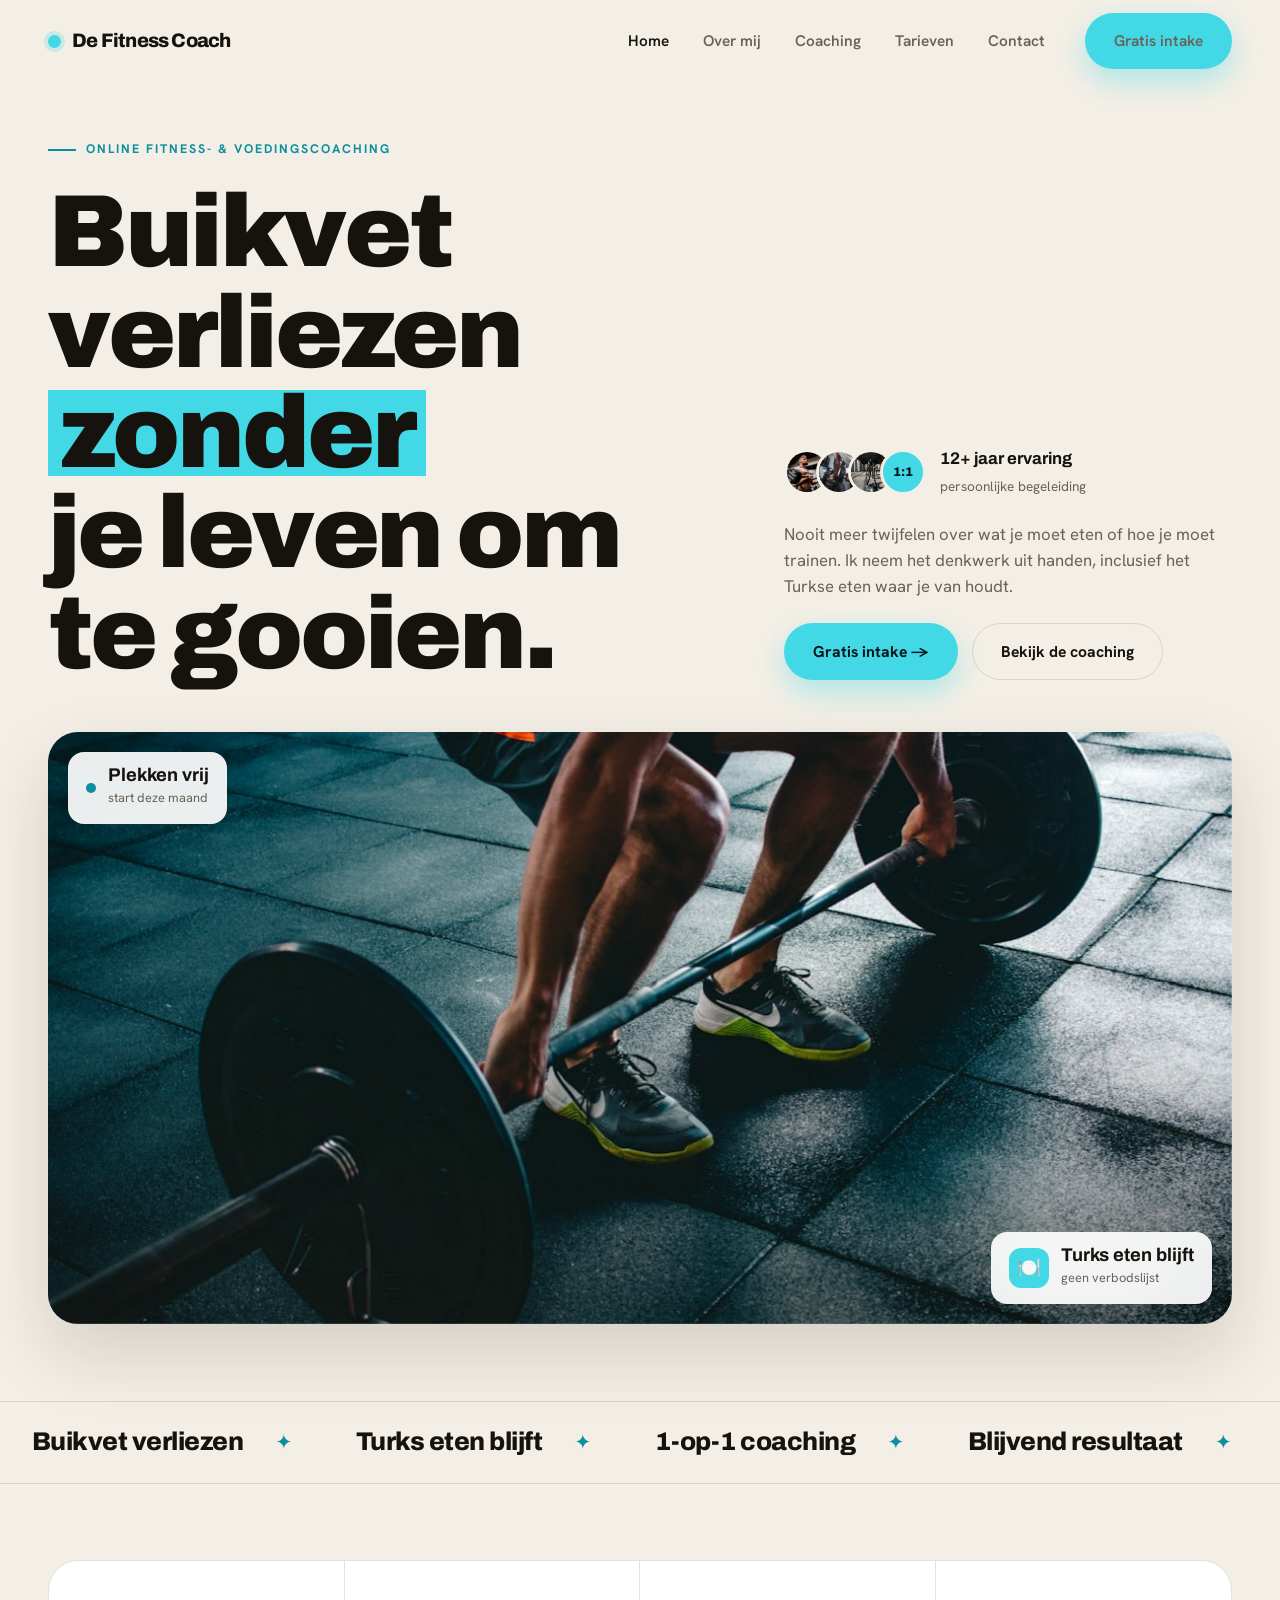
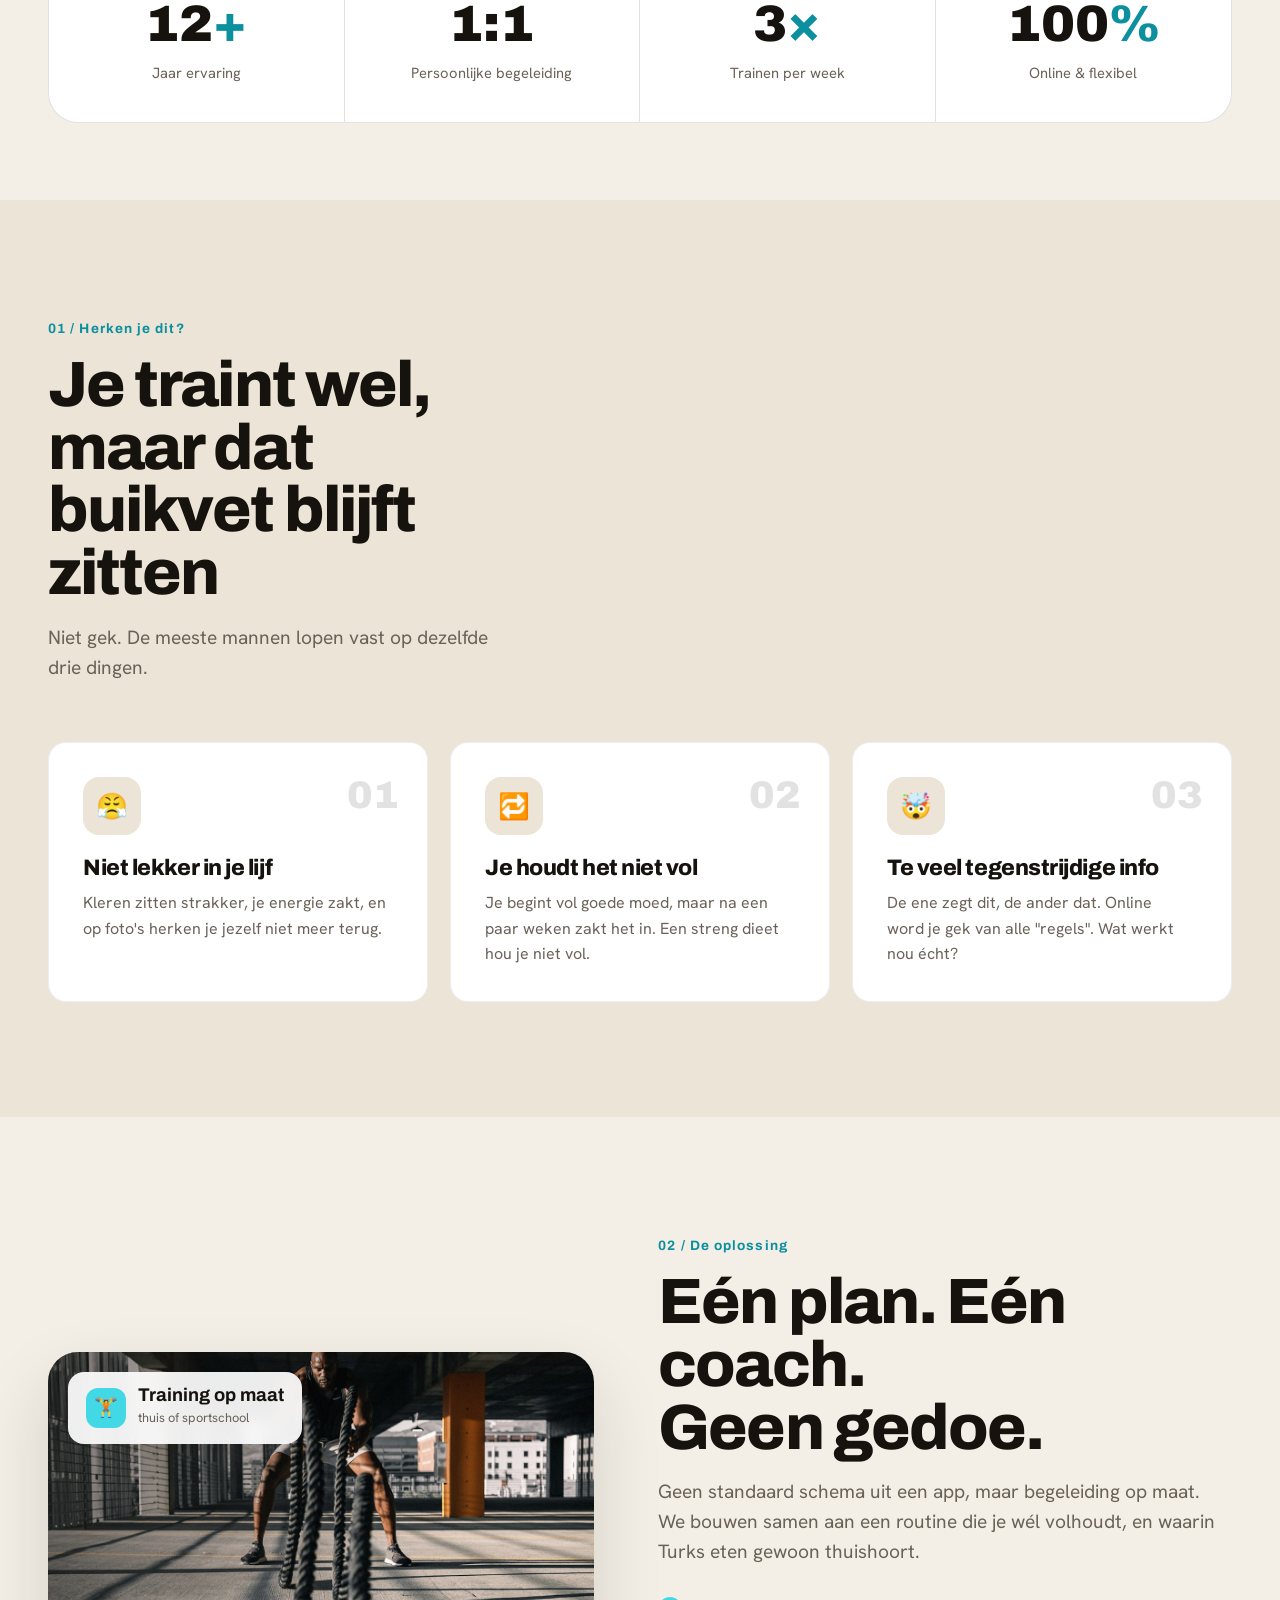
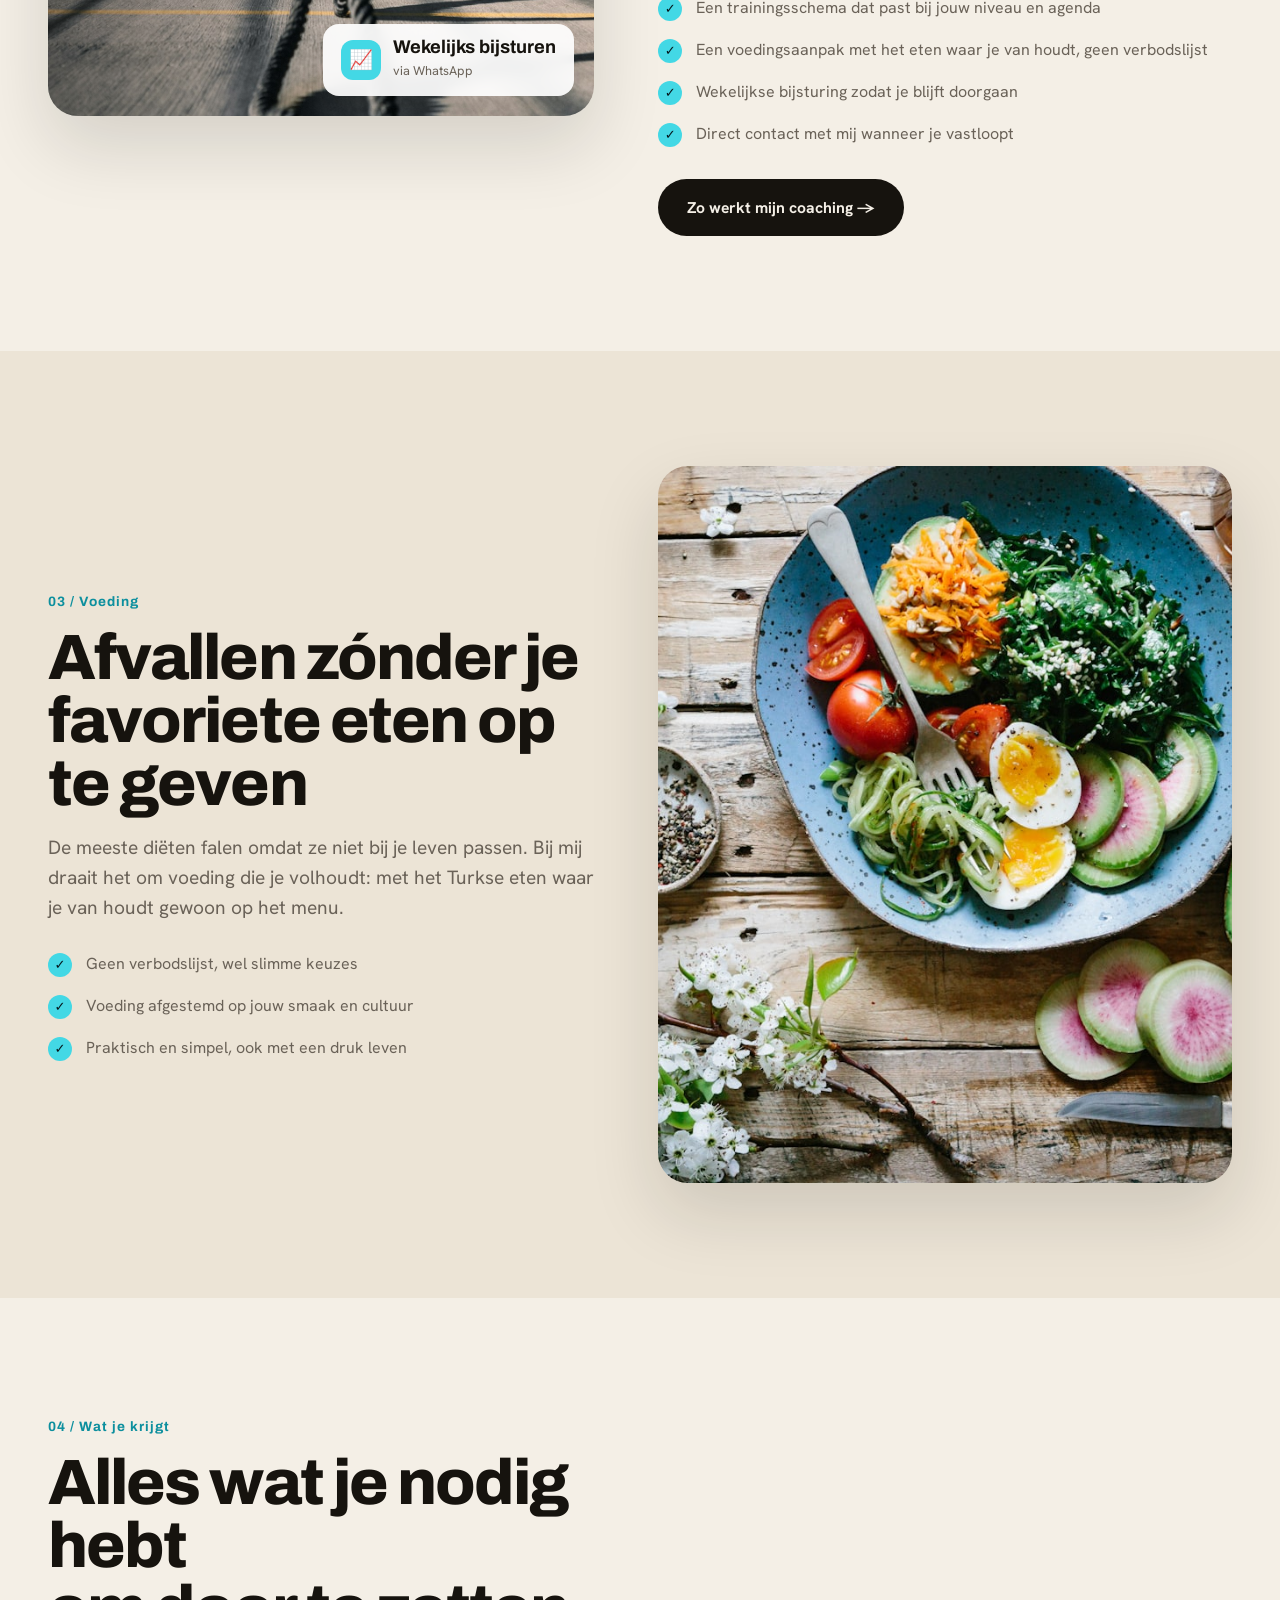
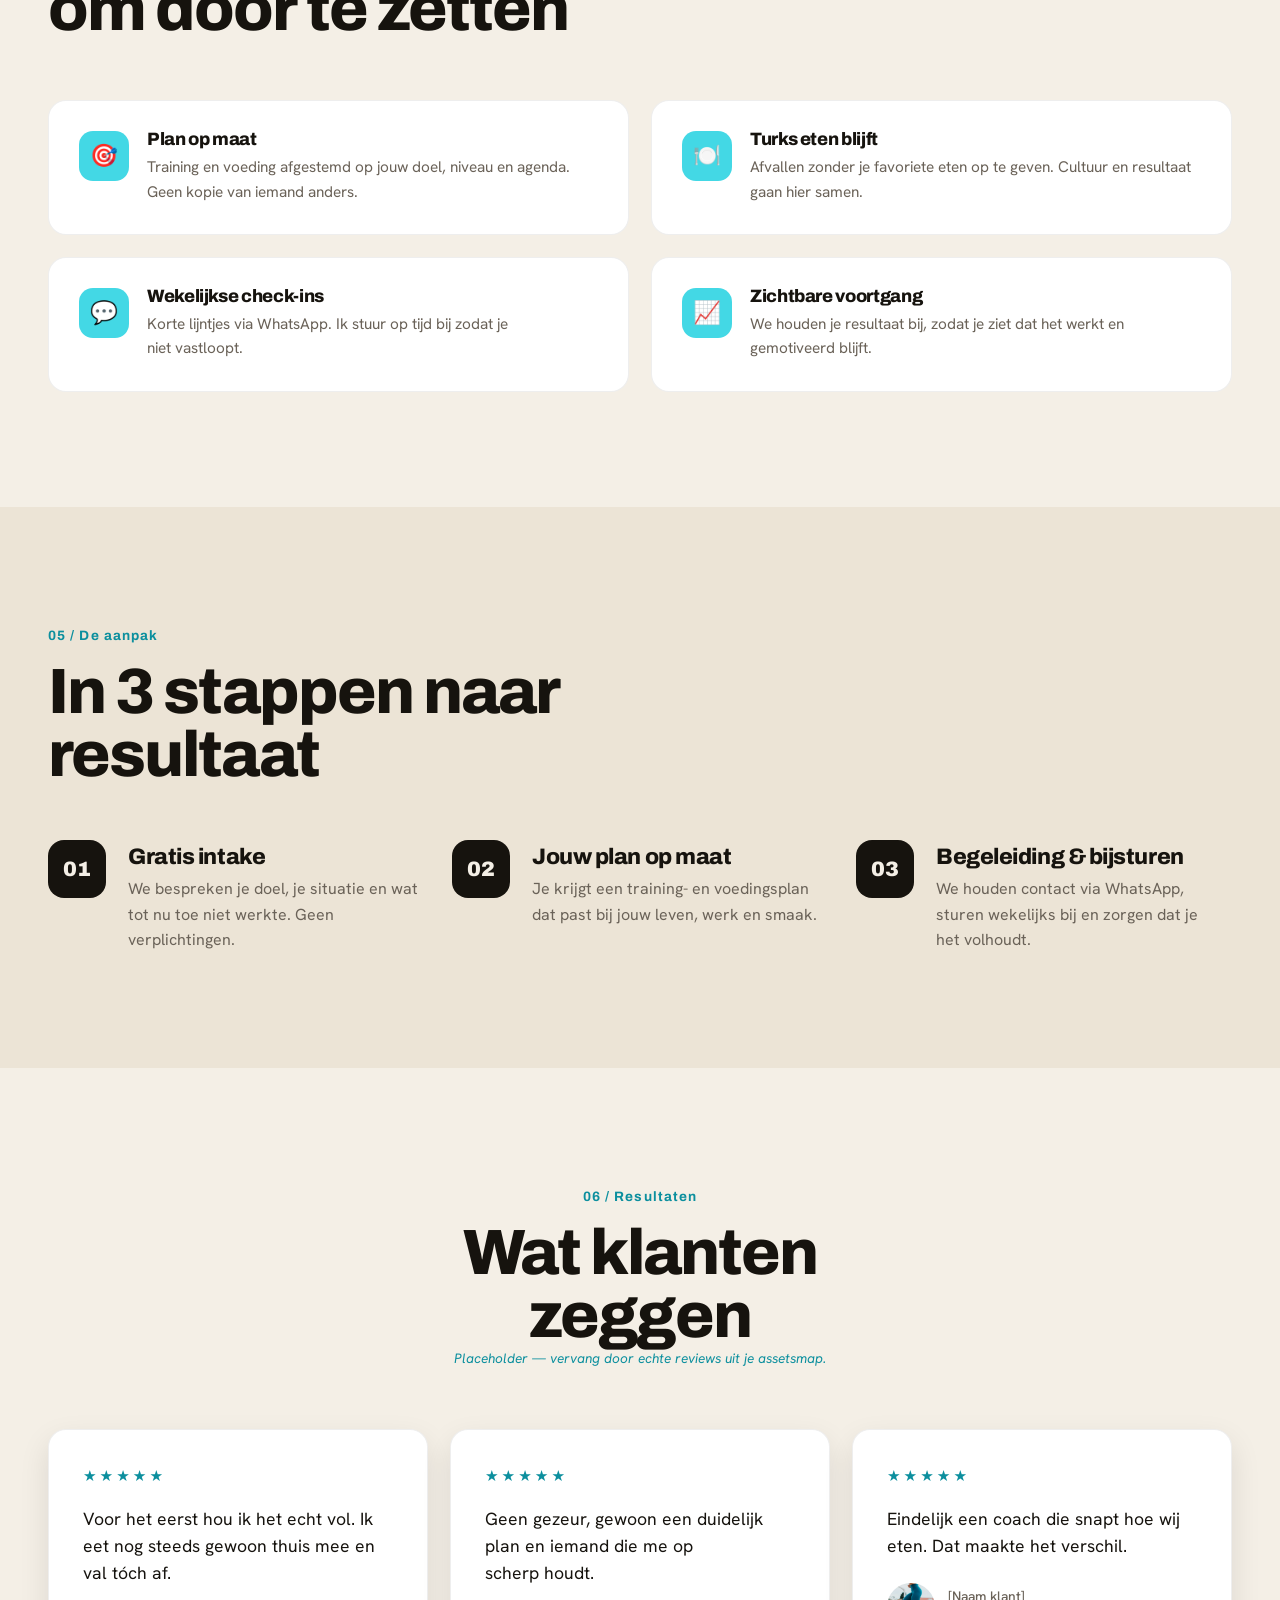
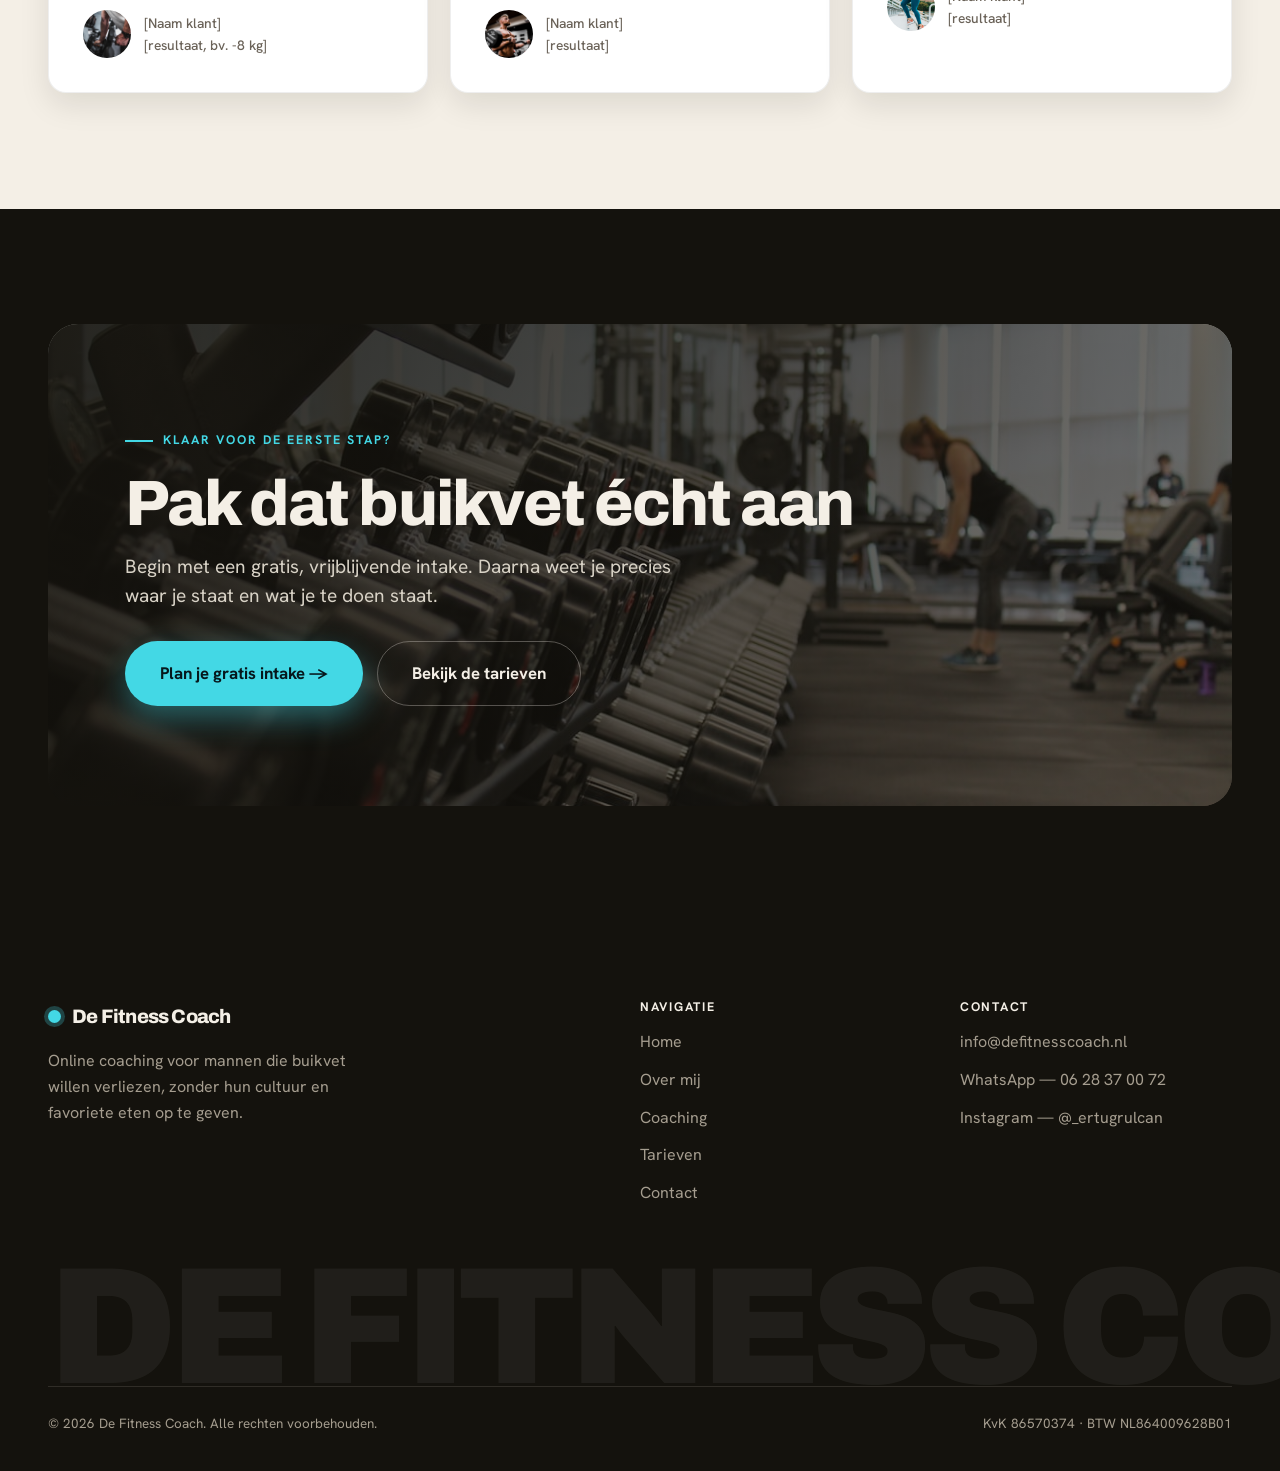
==== commit 819c9c85: "feat: volledige herbouw v3 — redactioneel licht thema + echte fotografie Aroha-geïnspireerd: cream c" ====
--- a/index.html
+++ b/index.html
@@ -7,7 +7,7 @@
   <meta name="description" content="Online fitness- en voedingscoaching voor mannen die buikvet willen verliezen. Trainen én Turks eten, zonder al het denkwerk. 1-op-1 begeleiding door Ertugrul." />
   <link rel="preconnect" href="https://fonts.googleapis.com" />
   <link rel="preconnect" href="https://fonts.gstatic.com" crossorigin />
-  <link href="https://fonts.googleapis.com/css2?family=Bricolage+Grotesque:opsz,wght@12..96,600;12..96,700;12..96,800&family=Hanken+Grotesk:wght@400;500;600;700;800&display=swap" rel="stylesheet" />
+  <link href="https://fonts.googleapis.com/css2?family=Archivo:wght@600;700;800;900&family=Hanken+Grotesk:wght@400;500;600;700;800&display=swap" rel="stylesheet" />
   <link rel="stylesheet" href="assets/style.css" />
 </head>
 <body>
@@ -29,53 +29,51 @@
   </header>
 
   <!-- HERO -->
-  <section class="hero hero-home">
-    <div class="container">
-      <div class="hero-grid">
+  <section class="hero-home">
+    <div class="container">
+      <div class="hero-top">
         <div class="hero-anim">
           <span class="eyebrow">Online fitness- &amp; voedingscoaching</span>
-          <h1>Buikvet verliezen <span class="gradient-text">zonder je leven om te gooien.</span></h1>
+          <h1>
+            <span class="line">Buikvet</span>
+            <span class="line">verliezen <span class="mark">zonder</span></span>
+            <span class="line">je leven om</span>
+            <span class="line">te gooien.</span>
+          </h1>
+        </div>
+        <aside class="hero-panel hero-anim">
+          <div class="avatars">
+            <div class="stack">
+              <img src="assets/img/man-lift.jpg" alt="" />
+              <img src="assets/img/man-portrait.jpg" alt="" />
+              <img src="assets/img/training.jpg" alt="" />
+              <span>1:1</span>
+            </div>
+            <div class="meta">
+              <b>12+ jaar ervaring</b>
+              <span>persoonlijke begeleiding</span>
+            </div>
+          </div>
           <p class="lead">
             Nooit meer twijfelen over wat je moet eten of hoe je moet trainen. Ik neem het denkwerk
-            uit handen met een plan dat past bij jou, inclusief het Turkse eten waar je van houdt.
+            uit handen, inclusief het Turkse eten waar je van houdt.
           </p>
           <div class="hero-actions">
-            <a class="btn btn-primary btn-lg" href="contact.html">Start met een gratis intake →</a>
-            <a class="btn btn-ghost btn-lg" href="coaching.html">Bekijk de coaching</a>
+            <a class="btn btn-primary" href="contact.html">Gratis intake →</a>
+            <a class="btn btn-ghost" href="coaching.html">Bekijk de coaching</a>
           </div>
-          <div class="hero-stats">
-            <div class="hero-stat">
-              <div class="n">12<span>+</span></div>
-              <div class="l">jaar ervaring als coach</div>
-            </div>
-            <div class="hero-stat">
-              <div class="n">100<span>%</span></div>
-              <div class="l">persoonlijke aandacht</div>
-            </div>
-            <div class="hero-stat">
-              <div class="n">1<span>:</span>1</div>
-              <div class="l">begeleiding op maat</div>
-            </div>
-          </div>
-        </div>
-
-        <div class="hero-media">
-          <div class="media-frame">
-            <!-- Plaats hier een foto van de coach: vervang dit blok door
-                 <img src="assets/coach.jpg" alt="Ertugrul - De Fitness Coach" /> -->
-            <div class="slot-mark">
-              <div class="glyph">🏋️</div>
-              Foto van Ertugrul<br />
-              <span class="placeholder-note">assets/coach.jpg</span>
-            </div>
-            <div class="media-badge">
-              <span class="pulse"></span>
-              <div>
-                <b>Plekken beschikbaar</b>
-                <span>Start deze maand nog</span>
-              </div>
-            </div>
-          </div>
+        </aside>
+      </div>
+
+      <div class="hero-photo hero-anim">
+        <img src="assets/img/hero-man.jpg" alt="Man traint met een barbell in de sportschool" />
+        <div class="float-card tl">
+          <span class="pulse"></span>
+          <div><b>Plekken vrij</b><span>start deze maand</span></div>
+        </div>
+        <div class="float-card br">
+          <span class="fi">🍽️</span>
+          <div><b>Turks eten blijft</b><span>geen verbodslijst</span></div>
         </div>
       </div>
     </div>
@@ -89,49 +87,47 @@
     </div>
   </div>
 
-  <!-- PROBLEEM / HERKENNING -->
+  <!-- STATS -->
+  <section style="padding-top: clamp(48px,6vw,80px); padding-bottom: clamp(48px,6vw,80px);">
+    <div class="container">
+      <div class="stats-band reveal">
+        <div class="stat-box"><div class="n">12<em>+</em></div><div class="l">Jaar ervaring</div></div>
+        <div class="stat-box"><div class="n">1:1</div><div class="l">Persoonlijke begeleiding</div></div>
+        <div class="stat-box"><div class="n">3<em>×</em></div><div class="l">Trainen per week</div></div>
+        <div class="stat-box"><div class="n">100<em>%</em></div><div class="l">Online &amp; flexibel</div></div>
+      </div>
+    </div>
+  </section>
+
+  <!-- PROBLEEM -->
+  <section class="section-alt">
+    <div class="container">
+      <div class="section-head reveal">
+        <span class="section-index">01 / Herken je dit?</span>
+        <h2>Je traint wel, maar dat<br />buikvet blijft zitten</h2>
+        <p class="lead">Niet gek. De meeste mannen lopen vast op dezelfde drie dingen.</p>
+      </div>
+      <div class="grid grid-3">
+        <div class="card reveal"><span class="num">01</span><div class="icon">😤</div><h3>Niet lekker in je lijf</h3><p>Kleren zitten strakker, je energie zakt, en op foto's herken je jezelf niet meer terug.</p></div>
+        <div class="card reveal d1"><span class="num">02</span><div class="icon">🔁</div><h3>Je houdt het niet vol</h3><p>Je begint vol goede moed, maar na een paar weken zakt het in. Een streng dieet hou je niet vol.</p></div>
+        <div class="card reveal d2"><span class="num">03</span><div class="icon">🤯</div><h3>Te veel tegenstrijdige info</h3><p>De ene zegt dit, de ander dat. Online word je gek van alle "regels". Wat werkt nou écht?</p></div>
+      </div>
+    </div>
+  </section>
+
+  <!-- AANPAK / annotated photo -->
   <section>
     <div class="container">
-      <div class="section-head reveal">
-        <span class="section-index">01 — Herken je dit?</span>
-        <h2>Je traint wel, maar dat buikvet blijft zitten</h2>
-        <p class="lead">Niet gek. De meeste mannen lopen vast op dezelfde drie dingen.</p>
-      </div>
-      <div class="grid grid-3">
-        <div class="card reveal">
-          <span class="num">01</span>
-          <div class="icon">😤</div>
-          <h3>Je voelt je niet lekker in je lijf</h3>
-          <p>Kleren zitten strakker, je energie zakt, en op foto's herken je jezelf niet meer terug.</p>
-        </div>
-        <div class="card reveal d1">
-          <span class="num">02</span>
-          <div class="icon">🔁</div>
-          <h3>Je houdt het niet vol</h3>
-          <p>Je begint vol goede moed, maar na een paar weken zakt het in. Een streng dieet hou je niet vol.</p>
-        </div>
-        <div class="card reveal d2">
-          <span class="num">03</span>
-          <div class="icon">🤯</div>
-          <h3>Te veel tegenstrijdige info</h3>
-          <p>De ene zegt dit, de ander dat. Op internet word je gek van alle "regels". Wat werkt nou écht?</p>
-        </div>
-      </div>
-    </div>
-  </section>
-
-  <!-- OPLOSSING -->
-  <section class="section-alt">
-    <div class="container">
       <div class="split">
-        <div class="photo-placeholder reveal">
-          📸 [Foto van de coach in actie]<br /><br />
-          <span class="placeholder-note">Plaats hier een foto: assets/coach.jpg</span>
+        <div class="annotated reveal">
+          <img src="assets/img/training.jpg" alt="Man traint buiten met battle ropes" />
+          <div class="float-card tl"><span class="fi">🏋️</span><div><b>Training op maat</b><span>thuis of sportschool</span></div></div>
+          <div class="float-card br"><span class="fi">📈</span><div><b>Wekelijks bijsturen</b><span>via WhatsApp</span></div></div>
         </div>
         <div class="reveal d1">
-          <span class="section-index">02 — De oplossing</span>
-          <h2>Eén duidelijk plan. Eén coach. Geen gedoe.</h2>
-          <p class="lead" style="margin-top:16px;">
+          <span class="section-index">02 / De oplossing</span>
+          <h2>Eén plan. Eén coach.<br />Geen gedoe.</h2>
+          <p class="lead" style="margin-top:18px;">
             Geen standaard schema uit een app, maar begeleiding op maat. We bouwen samen aan
             een routine die je wél volhoudt, en waarin Turks eten gewoon thuishoort.
           </p>
@@ -141,44 +137,31 @@
             <li>Wekelijkse bijsturing zodat je blijft doorgaan</li>
             <li>Direct contact met mij wanneer je vastloopt</li>
           </ul>
-          <a class="btn btn-primary mt-32" href="coaching.html">Zo werkt mijn coaching →</a>
-        </div>
-      </div>
-    </div>
-  </section>
-
-  <!-- STATS BAND -->
-  <section>
-    <div class="container">
-      <div class="stats-band">
-        <div class="stat-box reveal"><div class="n">12+</div><div class="l">Jaar ervaring</div></div>
-        <div class="stat-box reveal d1"><div class="n">1:1</div><div class="l">Persoonlijke begeleiding</div></div>
-        <div class="stat-box reveal d2"><div class="n">3×</div><div class="l">Trainen per week</div></div>
-        <div class="stat-box reveal d3"><div class="n">100%</div><div class="l">Online &amp; flexibel</div></div>
-      </div>
-    </div>
-  </section>
-
-  <!-- AANPAK / STAPPEN -->
+          <a class="btn btn-dark mt-32" href="coaching.html">Zo werkt mijn coaching →</a>
+        </div>
+      </div>
+    </div>
+  </section>
+
+  <!-- VOEDING / Turks eten -->
   <section class="section-alt">
     <div class="container">
-      <div class="section-head reveal">
-        <span class="section-index">03 — De aanpak</span>
-        <h2>In 3 stappen naar resultaat</h2>
-        <p class="lead">Helder en zonder verrassingen. Zo ziet jouw traject eruit.</p>
-      </div>
-      <div class="grid grid-3 steps">
-        <div class="step reveal">
-          <h3>Gratis intake</h3>
-          <p>We bespreken je doel, je situatie en wat tot nu toe niet werkte. Geen verplichtingen.</p>
-        </div>
-        <div class="step reveal d1">
-          <h3>Jouw plan op maat</h3>
-          <p>Je krijgt een training- en voedingsplan dat past bij jouw leven, werk en smaak.</p>
-        </div>
-        <div class="step reveal d2">
-          <h3>Begeleiding &amp; bijsturen</h3>
-          <p>We houden contact via WhatsApp, sturen wekelijks bij en zorgen dat je het volhoudt.</p>
+      <div class="split">
+        <div class="reveal">
+          <span class="section-index">03 / Voeding</span>
+          <h2>Afvallen zónder je<br />favoriete eten op te geven</h2>
+          <p class="lead" style="margin-top:18px;">
+            De meeste diëten falen omdat ze niet bij je leven passen. Bij mij draait het om voeding
+            die je volhoudt: met het Turkse eten waar je van houdt gewoon op het menu.
+          </p>
+          <ul class="checklist">
+            <li>Geen verbodslijst, wel slimme keuzes</li>
+            <li>Voeding afgestemd op jouw smaak en cultuur</li>
+            <li>Praktisch en simpel, ook met een druk leven</li>
+          </ul>
+        </div>
+        <div class="split-media reveal d1">
+          <img src="assets/img/food-healthy.jpg" alt="Gezonde maaltijd met groenten, ei en avocado" />
         </div>
       </div>
     </div>
@@ -188,8 +171,8 @@
   <section>
     <div class="container">
       <div class="section-head reveal">
-        <span class="section-index">04 — Wat je krijgt</span>
-        <h2>Alles wat je nodig hebt om door te zetten</h2>
+        <span class="section-index">04 / Wat je krijgt</span>
+        <h2>Alles wat je nodig hebt<br />om door te zetten</h2>
       </div>
       <div class="grid grid-2">
         <div class="feature reveal"><span class="fi">🎯</span><div><h3>Plan op maat</h3><p>Training en voeding afgestemd op jouw doel, niveau en agenda. Geen kopie van iemand anders.</p></div></div>
@@ -200,11 +183,26 @@
     </div>
   </section>
 
+  <!-- AANPAK STAPPEN -->
+  <section class="section-alt">
+    <div class="container">
+      <div class="section-head reveal">
+        <span class="section-index">05 / De aanpak</span>
+        <h2>In 3 stappen naar resultaat</h2>
+      </div>
+      <div class="grid grid-3 steps">
+        <div class="step reveal"><h3>Gratis intake</h3><p>We bespreken je doel, je situatie en wat tot nu toe niet werkte. Geen verplichtingen.</p></div>
+        <div class="step reveal d1"><h3>Jouw plan op maat</h3><p>Je krijgt een training- en voedingsplan dat past bij jouw leven, werk en smaak.</p></div>
+        <div class="step reveal d2"><h3>Begeleiding &amp; bijsturen</h3><p>We houden contact via WhatsApp, sturen wekelijks bij en zorgen dat je het volhoudt.</p></div>
+      </div>
+    </div>
+  </section>
+
   <!-- TESTIMONIALS -->
-  <section class="section-alt">
+  <section>
     <div class="container">
       <div class="section-head center reveal">
-        <span class="section-index" style="display:inline-block">05 — Resultaten</span>
+        <span class="section-index">06 / Resultaten</span>
         <h2>Wat klanten zeggen</h2>
         <p class="placeholder-note">Placeholder — vervang door echte reviews uit je assetsmap.</p>
       </div>
@@ -212,32 +210,33 @@
         <div class="quote-card reveal">
           <div class="stars">★★★★★</div>
           <p class="quote">Voor het eerst hou ik het echt vol. Ik eet nog steeds gewoon thuis mee en val tóch af.</p>
-          <p class="quote-author"><span class="av">★</span><span>[Naam klant]<span>[resultaat, bv. -8 kg]</span></span></p>
+          <p class="quote-author"><img class="av" src="assets/img/man-portrait.jpg" alt="" /><span>[Naam klant]<span>[resultaat, bv. -8 kg]</span></span></p>
         </div>
         <div class="quote-card reveal d1">
           <div class="stars">★★★★★</div>
           <p class="quote">Geen gezeur, gewoon een duidelijk plan en iemand die me op scherp houdt.</p>
-          <p class="quote-author"><span class="av">★</span><span>[Naam klant]<span>[resultaat]</span></span></p>
+          <p class="quote-author"><img class="av" src="assets/img/man-lift.jpg" alt="" /><span>[Naam klant]<span>[resultaat]</span></span></p>
         </div>
         <div class="quote-card reveal d2">
           <div class="stars">★★★★★</div>
           <p class="quote">Eindelijk een coach die snapt hoe wij eten. Dat maakte het verschil.</p>
-          <p class="quote-author"><span class="av">★</span><span>[Naam klant]<span>[resultaat]</span></span></p>
-        </div>
-      </div>
-    </div>
-  </section>
-
-  <!-- CTA -->
-  <section>
-    <div class="container">
-      <div class="cta-band reveal">
-        <span class="eyebrow center">Klaar voor de eerste stap?</span>
+          <p class="quote-author"><img class="av" src="assets/img/man-run.jpg" alt="" /><span>[Naam klant]<span>[resultaat]</span></span></p>
+        </div>
+      </div>
+    </div>
+  </section>
+
+  <!-- CTA dramatisch -->
+  <section class="dark-section">
+    <div class="container">
+      <div class="cta-photo reveal">
+        <img src="assets/img/gym-1.jpg" alt="" />
+        <span class="eyebrow on-dark">Klaar voor de eerste stap?</span>
         <h2>Pak dat buikvet écht aan</h2>
         <p class="lead">Begin met een gratis, vrijblijvende intake. Daarna weet je precies waar je staat en wat je te doen staat.</p>
-        <div class="hero-actions" style="justify-content:center;">
+        <div class="hero-actions">
           <a class="btn btn-primary btn-lg" href="contact.html">Plan je gratis intake →</a>
-          <a class="btn btn-ghost btn-lg" href="tarieven.html">Bekijk de tarieven</a>
+          <a class="btn btn-ghost on-dark btn-lg" href="tarieven.html">Bekijk de tarieven</a>
         </div>
       </div>
     </div>
@@ -272,6 +271,7 @@
           </ul>
         </div>
       </div>
+      <div class="footer-wordmark" aria-hidden="true">DE FITNESS COACH</div>
       <div class="footer-bottom">
         <span>© <span id="year"></span> De Fitness Coach. Alle rechten voorbehouden.</span>
         <span>KvK 86570374 · BTW NL864009628B01</span>
--- a/assets/style.css
+++ b/assets/style.css
@@ -1,733 +1,365 @@
 /* =========================================================
-   DE FITNESS COACH — stylesheet (v2, bold redesign)
+   DE FITNESS COACH — stylesheet (v3, editorial light redesign)
    ---------------------------------------------------------
-   BRANDKLEUREN staan hieronder in :root.
-   Wil je de huisstijl wijzigen? Pas alleen deze hex-codes aan.
-   Lettertypes: Bricolage Grotesque (display) + Hanken Grotesk (body).
+   Geïnspireerd op moderne fitness-websites: licht/cream canvas,
+   grote display-typografie, echte fotografie, cyaan accent.
+   Brandkleuren staan in :root.
    ========================================================= */
 
 :root {
-  /* --- Brandkleuren De Fitness Coach --- */
-  --brand:      #43d8e5;   /* hoofd-accent (cyaan) */
-  --brand-2:    #8af0f8;   /* lichtere cyaan voor verlopen/gloed */
-  --brand-deep: #18a7b5;   /* diepere cyaan */
-  --brand-ink:  #06141a;   /* donkere tekst op een cyaan knop */
-
-  /* --- Basis --- */
-  --bg:         #0c1418;   /* diepe basis */
-  --bg-2:       #0f1c22;   /* iets lichter vlak voor secties */
-  --surface:    #14242b;   /* kaart-achtergrond */
-  --surface-2:  #1c333c;   /* hover / lichter vlak */
-  --text:       #f3f9fa;   /* wit-tint voor tekst */
-  --muted:      #93a9b2;   /* gedempt grijsblauw */
-  --line:       rgba(255, 255, 255, 0.08);
-  --line-strong:rgba(255, 255, 255, 0.16);
-  --border:     rgba(255, 255, 255, 0.08); /* legacy-alias */
-
-  --radius:     18px;
-  --radius-lg:  26px;
-  --maxw:       1200px;
-  --shadow:     0 24px 70px rgba(0, 0, 0, 0.55);
-  --glow:       0 0 40px rgba(67, 216, 229, 0.35);
+  /* --- Brand --- */
+  --brand:       #43d8e5;   /* bright cyaan (fills, markers, knoppen) */
+  --brand-deep:  #0c8f9e;   /* leesbare teal voor tekst op licht */
+  --brand-ink:   #06171c;   /* donkere tekst op cyaan */
+
+  /* --- Licht canvas --- */
+  --paper:       #f4efe6;   /* warme cream achtergrond */
+  --paper-2:     #ece4d6;   /* iets dieper vlak */
+  --card:        #ffffff;   /* witte kaart */
+  --ink:         #16130e;   /* warme bijna-zwart tekst */
+  --ink-soft:    #6a6258;   /* gedempte tekst */
+  --line:        rgba(22, 19, 14, 0.12);
+  --line-soft:   rgba(22, 19, 14, 0.07);
+
+  /* --- Donkere secties --- */
+  --dark:        #14120d;
+  --dark-2:      #1e1b15;
+  --on-dark:     #f4efe6;
+  --on-dark-soft:#a59d8f;
+
+  --radius:      18px;
+  --radius-lg:   30px;
+  --maxw:        1240px;
+  --shadow:      0 30px 70px rgba(22, 19, 14, 0.14);
+  --shadow-sm:   0 12px 30px rgba(22, 19, 14, 0.10);
 
   --font:         "Hanken Grotesk", system-ui, -apple-system, "Segoe UI", sans-serif;
-  --font-display: "Bricolage Grotesque", var(--font);
+  --font-display: "Archivo", var(--font);
+
+  /* legacy-aliassen zodat subpagina's blijven werken */
+  --bg: var(--paper);
+  --surface: var(--card);
+  --surface-2: var(--paper-2);
+  --text: var(--ink);
+  --muted: var(--ink-soft);
+  --border: var(--line);
 }
 
 * { box-sizing: border-box; margin: 0; padding: 0; }
-
 html { scroll-behavior: smooth; }
 
 body {
   font-family: var(--font);
-  background: var(--bg);
-  color: var(--text);
+  background: var(--paper);
+  color: var(--ink);
   line-height: 1.6;
   -webkit-font-smoothing: antialiased;
   overflow-x: hidden;
-  position: relative;
-}
-
-/* Atmosfeer: gelaagde glows + grain */
-body::before {
-  content: "";
-  position: fixed;
-  inset: 0;
-  z-index: -2;
-  background:
-    radial-gradient(1100px 700px at 78% -10%, rgba(67, 216, 229, 0.14), transparent 60%),
-    radial-gradient(900px 600px at -10% 20%, rgba(24, 167, 181, 0.10), transparent 55%),
-    radial-gradient(800px 800px at 50% 120%, rgba(67, 216, 229, 0.08), transparent 60%);
-  pointer-events: none;
-}
-body::after {
-  content: "";
-  position: fixed;
-  inset: 0;
-  z-index: -1;
-  opacity: 0.05;
-  pointer-events: none;
-  background-image: url("data:image/svg+xml,%3Csvg xmlns='http://www.w3.org/2000/svg' width='160' height='160'%3E%3Cfilter id='n'%3E%3CfeTurbulence type='fractalNoise' baseFrequency='0.85' numOctaves='3' stitchTiles='stitch'/%3E%3C/filter%3E%3Crect width='100%25' height='100%25' filter='url(%23n)'/%3E%3C/svg%3E");
 }
 
 img { max-width: 100%; display: block; }
 a { color: inherit; text-decoration: none; }
 ::selection { background: var(--brand); color: var(--brand-ink); }
-:focus-visible { outline: 2px solid var(--brand); outline-offset: 3px; border-radius: 4px; }
-
-.container {
-  width: 100%;
-  max-width: var(--maxw);
-  margin: 0 auto;
-  padding: 0 28px;
-}
+:focus-visible { outline: 2px solid var(--brand-deep); outline-offset: 3px; border-radius: 4px; }
+
+.container { width: 100%; max-width: var(--maxw); margin: 0 auto; padding: 0 28px; }
 
 /* ---------- Typografie ---------- */
 h1, h2, h3, h4 {
   font-family: var(--font-display);
-  line-height: 1.02;
+  line-height: 0.98;
   font-weight: 800;
-  letter-spacing: -0.025em;
-}
-h1 { font-size: clamp(2.9rem, 7.5vw, 6rem); }
-h2 { font-size: clamp(2rem, 4.6vw, 3.6rem); }
-h3 { font-size: 1.35rem; letter-spacing: -0.02em; }
+  letter-spacing: -0.03em;
+  color: var(--ink);
+}
+h1 { font-size: clamp(3rem, 8vw, 6.6rem); font-weight: 900; }
+h2 { font-size: clamp(2.1rem, 5vw, 4rem); font-weight: 800; }
+h3 { font-size: 1.4rem; letter-spacing: -0.02em; }
 p { text-wrap: pretty; }
-.lead { font-size: clamp(1.08rem, 1.6vw, 1.3rem); color: var(--muted); line-height: 1.55; font-family: var(--font); }
+.lead { font-family: var(--font); font-size: clamp(1.08rem, 1.5vw, 1.32rem); color: var(--ink-soft); line-height: 1.55; }
 
 .eyebrow {
-  display: inline-flex;
-  align-items: center;
-  gap: 9px;
-  font-family: var(--font);
-  font-size: 0.76rem;
-  font-weight: 700;
-  letter-spacing: 0.18em;
-  text-transform: uppercase;
-  color: var(--brand);
-  margin-bottom: 18px;
-}
-.eyebrow::before {
-  content: "";
-  width: 26px; height: 2px;
-  background: var(--brand);
-  display: inline-block;
-}
+  display: inline-flex; align-items: center; gap: 10px;
+  font-family: var(--font); font-size: 0.78rem; font-weight: 700;
+  letter-spacing: 0.16em; text-transform: uppercase; color: var(--brand-deep);
+  margin-bottom: 22px;
+}
+.eyebrow::before { content: ""; width: 28px; height: 2px; background: var(--brand-deep); }
 .eyebrow.center { justify-content: center; }
-
-.gradient-text {
-  background: linear-gradient(100deg, var(--brand), var(--brand-2));
-  -webkit-background-clip: text;
-  background-clip: text;
-  color: transparent;
-}
-.outline-text {
-  color: transparent;
-  -webkit-text-stroke: 1.5px var(--line-strong);
-}
+.eyebrow.on-dark { color: var(--brand); }
+.eyebrow.on-dark::before { background: var(--brand); }
+
+/* cyaan highlight-marker achter een woord (leesbaar + on-brand) */
+.mark {
+  background: linear-gradient(180deg, transparent 12%, var(--brand) 12% 88%, transparent 88%);
+  padding: 0 0.12em;
+  color: var(--ink);
+  border-radius: 2px;
+  box-decoration-break: clone;
+  -webkit-box-decoration-break: clone;
+}
+.gradient-text { color: var(--brand-deep); } /* legacy-alias, leesbaar op licht */
 
 /* ---------- Buttons ---------- */
 .btn {
-  display: inline-flex;
-  align-items: center;
-  gap: 9px;
-  padding: 15px 28px;
-  border-radius: 999px;
-  font-family: var(--font);
-  font-weight: 700;
-  font-size: 0.98rem;
-  cursor: pointer;
-  border: 1px solid transparent;
-  transition: transform 0.18s ease, box-shadow 0.25s ease, background 0.2s ease, border-color 0.2s ease;
+  display: inline-flex; align-items: center; gap: 9px;
+  padding: 15px 28px; border-radius: 999px;
+  font-family: var(--font); font-weight: 700; font-size: 0.98rem;
+  cursor: pointer; border: 1.5px solid transparent;
+  transition: transform 0.18s ease, box-shadow 0.25s ease, background 0.2s ease, color 0.2s ease, border-color 0.2s ease;
 }
 .btn:hover { transform: translateY(-3px); }
-.btn-primary {
-  background: linear-gradient(100deg, var(--brand), var(--brand-2));
-  color: var(--brand-ink);
-  box-shadow: 0 12px 34px rgba(67, 216, 229, 0.32);
-}
-.btn-primary:hover { box-shadow: 0 16px 44px rgba(67, 216, 229, 0.5); }
-.btn-ghost {
-  background: rgba(255, 255, 255, 0.03);
-  color: var(--text);
-  border-color: var(--line-strong);
-}
-.btn-ghost:hover { background: rgba(255, 255, 255, 0.07); border-color: var(--brand); }
+.btn-primary { background: var(--brand); color: var(--brand-ink); box-shadow: 0 12px 30px rgba(67, 216, 229, 0.4); }
+.btn-primary:hover { box-shadow: 0 18px 40px rgba(67, 216, 229, 0.55); }
+.btn-dark { background: var(--ink); color: var(--paper); }
+.btn-dark:hover { background: #000; }
+.btn-ghost { background: transparent; color: var(--ink); border-color: var(--line); }
+.btn-ghost:hover { border-color: var(--ink); background: rgba(22,19,14,0.04); }
+.btn-ghost.on-dark { color: var(--on-dark); border-color: rgba(244,239,230,0.3); }
+.btn-ghost.on-dark:hover { border-color: var(--on-dark); background: rgba(244,239,230,0.08); }
 .btn-lg { padding: 18px 34px; font-size: 1.05rem; }
 
 /* ---------- Header / nav ---------- */
-.site-header {
-  position: sticky;
-  top: 0;
-  z-index: 100;
-  transition: background 0.3s ease, border-color 0.3s ease, backdrop-filter 0.3s ease;
-  border-bottom: 1px solid transparent;
-}
-.site-header.scrolled {
-  backdrop-filter: blur(16px);
-  background: rgba(8, 14, 18, 0.78);
-  border-bottom: 1px solid var(--line);
-}
-.nav {
-  display: flex;
-  align-items: center;
-  justify-content: space-between;
-  height: 78px;
-}
-.brand {
-  display: flex;
-  align-items: center;
-  gap: 11px;
-  font-family: var(--font-display);
-  font-weight: 800;
-  font-size: 1.18rem;
-  letter-spacing: -0.03em;
-}
-.brand .dot {
-  width: 13px; height: 13px; border-radius: 50%;
-  background: linear-gradient(135deg, var(--brand), var(--brand-2));
-  box-shadow: 0 0 18px var(--brand);
-}
-.nav-links {
-  display: flex;
-  align-items: center;
-  gap: 32px;
-  list-style: none;
-}
-.nav-links a {
-  font-size: 0.96rem;
-  color: var(--muted);
-  font-weight: 600;
-  transition: color 0.15s ease;
-  position: relative;
-}
-.nav-links > li > a:not(.btn)::after {
-  content: "";
-  position: absolute;
-  left: 0; bottom: -6px;
-  width: 0; height: 2px;
-  background: var(--brand);
-  transition: width 0.22s ease;
-}
-.nav-links > li > a:not(.btn):hover::after,
-.nav-links > li > a.active::after { width: 100%; }
-.nav-links a:hover, .nav-links a.active { color: var(--text); }
+.site-header { position: sticky; top: 0; z-index: 100; transition: background 0.3s ease, box-shadow 0.3s ease; }
+.site-header.scrolled { background: rgba(244, 239, 230, 0.85); backdrop-filter: blur(14px); box-shadow: 0 1px 0 var(--line-soft); }
+.nav { display: flex; align-items: center; justify-content: space-between; height: 82px; }
+.brand { display: flex; align-items: center; gap: 11px; font-family: var(--font-display); font-weight: 800; font-size: 1.22rem; letter-spacing: -0.04em; }
+.brand .dot { width: 13px; height: 13px; border-radius: 50%; background: var(--brand); box-shadow: 0 0 0 4px rgba(67,216,229,0.25); }
+.nav-links { display: flex; align-items: center; gap: 34px; list-style: none; }
+.nav-links a { font-size: 0.96rem; color: var(--ink-soft); font-weight: 600; transition: color 0.15s ease; }
+.nav-links a:hover, .nav-links a.active { color: var(--ink); }
 .nav-cta { margin-left: 6px; }
-.nav-toggle {
-  display: none;
-  background: rgba(255,255,255,0.03);
-  border: 1px solid var(--line-strong);
-  border-radius: 12px;
-  width: 46px; height: 46px;
-  cursor: pointer;
-  color: var(--text);
-  font-size: 1.4rem;
-}
+.nav-toggle { display: none; background: transparent; border: 1.5px solid var(--line); border-radius: 12px; width: 46px; height: 46px; cursor: pointer; color: var(--ink); font-size: 1.4rem; }
 
 /* ---------- Sections ---------- */
-section { padding: clamp(64px, 9vw, 120px) 0; position: relative; }
-.section-alt { background: var(--bg-2); border-top: 1px solid var(--line); border-bottom: 1px solid var(--line); }
-.section-head { max-width: 64ch; margin: 0 0 56px; }
+section { padding: clamp(64px, 9vw, 130px) 0; position: relative; }
+.section-alt { background: var(--paper-2); }
+.section-head { max-width: 60ch; margin: 0 0 60px; }
 .section-head.center { text-align: center; margin-left: auto; margin-right: auto; }
-.section-head .lead { margin-top: 16px; }
-.section-index {
-  font-family: var(--font-display);
-  font-size: 0.85rem;
-  font-weight: 700;
-  color: var(--brand);
-  letter-spacing: 0.1em;
-  display: block;
-  margin-bottom: 10px;
-}
-
-/* ---------- Hero (algemeen, gecentreerd — voor subpagina's) ---------- */
-.hero {
-  position: relative;
-  padding: clamp(70px, 11vw, 130px) 0 clamp(50px, 8vw, 90px);
-  text-align: center;
-  overflow: hidden;
-}
-.hero h1 { max-width: 16ch; margin: 0 auto 22px; }
+.section-head .lead { margin-top: 18px; }
+.section-index { display: inline-block; font-family: var(--font-display); font-size: 0.85rem; font-weight: 700; color: var(--brand-deep); letter-spacing: 0.08em; margin-bottom: 14px; }
+
+/* ---------- HERO (home) ---------- */
+.hero-home { padding: clamp(28px, 4vw, 56px) 0 clamp(48px, 6vw, 80px); }
+.hero-top { display: grid; grid-template-columns: 1.5fr 1fr; gap: clamp(28px, 5vw, 64px); align-items: end; margin-bottom: 44px; }
+.hero-home h1 { margin-bottom: 4px; }
+.hero-home h1 .line { display: block; }
+.hero-panel { padding-bottom: 8px; }
+.hero-panel .lead { font-size: 1.05rem; margin-bottom: 24px; }
+.hero-actions { display: flex; gap: 14px; flex-wrap: wrap; }
+
+.avatars { display: flex; align-items: center; gap: 14px; margin-bottom: 22px; }
+.avatars .stack { display: flex; }
+.avatars .stack img, .avatars .stack span {
+  width: 46px; height: 46px; border-radius: 50%; object-fit: cover;
+  border: 3px solid var(--paper); margin-left: -14px;
+}
+.avatars .stack :first-child { margin-left: 0; }
+.avatars .stack span { background: var(--brand); color: var(--brand-ink); display: grid; place-items: center; font-family: var(--font-display); font-weight: 800; font-size: 0.8rem; }
+.avatars .meta b { font-family: var(--font-display); font-size: 1.05rem; display: block; }
+.avatars .meta span { font-size: 0.85rem; color: var(--ink-soft); }
+
+.pill-tabs { display: flex; gap: 8px; flex-wrap: wrap; }
+.pill-tabs span { font-size: 0.82rem; font-weight: 600; padding: 7px 14px; border: 1px solid var(--line); border-radius: 999px; color: var(--ink-soft); }
+
+/* grote hero-foto band */
+.hero-photo { position: relative; border-radius: var(--radius-lg); overflow: hidden; aspect-ratio: 16 / 8; box-shadow: var(--shadow); }
+.hero-photo img { width: 100%; height: 100%; object-fit: cover; object-position: center 35%; }
+.hero-photo::after { content: ""; position: absolute; inset: 0; background: linear-gradient(180deg, transparent 50%, rgba(20,18,13,0.35)); }
+
+/* zwevende kaartjes op beeld */
+.float-card {
+  position: absolute; z-index: 2;
+  background: rgba(255,255,255,0.92); backdrop-filter: blur(8px);
+  border-radius: 16px; padding: 14px 18px; box-shadow: var(--shadow-sm);
+  display: flex; align-items: center; gap: 12px;
+}
+.float-card .fi { width: 40px; height: 40px; border-radius: 12px; background: var(--brand); color: var(--brand-ink); display: grid; place-items: center; font-size: 1.2rem; flex: 0 0 40px; }
+.float-card b { font-family: var(--font-display); font-size: 1.15rem; display: block; line-height: 1; }
+.float-card span { font-size: 0.8rem; color: var(--ink-soft); }
+.float-card.tl { top: 20px; left: 20px; }
+.float-card.br { bottom: 20px; right: 20px; }
+.float-card .pulse { width: 10px; height: 10px; border-radius: 50%; background: var(--brand-deep); box-shadow: 0 0 0 0 rgba(12,143,158,0.5); animation: pulse 2s infinite; }
+@keyframes pulse { 0%{box-shadow:0 0 0 0 rgba(12,143,158,0.5);} 70%{box-shadow:0 0 0 12px rgba(12,143,158,0);} 100%{box-shadow:0 0 0 0 rgba(12,143,158,0);} }
+
+/* ---------- Hero (subpagina's) ---------- */
+.hero { padding: clamp(56px, 8vw, 110px) 0 clamp(40px, 6vw, 72px); text-align: center; }
+.hero h1 { max-width: 18ch; margin: 0 auto 22px; }
 .hero .lead { max-width: 56ch; margin: 0 auto 34px; }
-.hero-actions { display: flex; gap: 14px; justify-content: center; flex-wrap: wrap; }
-.hero-trust {
-  margin-top: 40px;
-  color: var(--muted);
-  font-size: 0.92rem;
-  display: flex;
-  gap: 28px;
-  justify-content: center;
-  flex-wrap: wrap;
-}
-.hero-trust b { color: var(--text); }
-
-/* ---------- Hero home (asymmetrisch met mediapaneel) ---------- */
-.hero-home {
-  text-align: left;
-  padding: clamp(48px, 7vw, 96px) 0 clamp(56px, 8vw, 100px);
-}
-.hero-grid {
-  display: grid;
-  grid-template-columns: 1.15fr 0.85fr;
-  gap: clamp(32px, 5vw, 70px);
-  align-items: center;
-}
-.hero-home h1 { max-width: none; margin: 0 0 24px; }
-.hero-home .lead { max-width: 48ch; margin: 0 0 34px; }
-.hero-home .hero-actions { justify-content: flex-start; }
-.hero-stats {
-  display: flex;
-  gap: 30px;
-  margin-top: 42px;
-  flex-wrap: wrap;
-}
-.hero-stat .n {
-  font-family: var(--font-display);
-  font-size: clamp(1.7rem, 3vw, 2.4rem);
-  font-weight: 800;
-  line-height: 1;
-  color: var(--text);
-}
-.hero-stat .l { font-size: 0.84rem; color: var(--muted); margin-top: 6px; max-width: 16ch; }
-.hero-stat .n span { color: var(--brand); }
-
-/* Mediapaneel (art-directed beeldslot) */
-.media-frame {
-  position: relative;
-  aspect-ratio: 4 / 5;
-  border-radius: var(--radius-lg);
-  overflow: hidden;
-  border: 1px solid var(--line-strong);
-  background:
-    radial-gradient(120% 90% at 70% 0%, rgba(67, 216, 229, 0.28), transparent 55%),
-    linear-gradient(160deg, var(--surface-2), var(--bg));
-  box-shadow: var(--shadow);
-  display: grid;
-  place-items: center;
-  isolation: isolate;
-}
-.media-frame img { width: 100%; height: 100%; object-fit: cover; }
-.media-frame::after {
-  content: "";
-  position: absolute; inset: 0;
-  background-image: url("data:image/svg+xml,%3Csvg xmlns='http://www.w3.org/2000/svg' width='120' height='120'%3E%3Cfilter id='n'%3E%3CfeTurbulence type='fractalNoise' baseFrequency='0.9' numOctaves='2'/%3E%3C/filter%3E%3Crect width='100%25' height='100%25' filter='url(%23n)'/%3E%3C/svg%3E");
-  opacity: 0.08;
-  z-index: 1;
-}
-.media-frame .slot-mark {
-  text-align: center;
-  color: var(--muted);
-  font-size: 0.85rem;
-  z-index: 2;
-  padding: 24px;
-}
-.media-frame .slot-mark .glyph {
-  font-size: 2.6rem;
-  margin-bottom: 12px;
-  filter: drop-shadow(0 0 18px rgba(67,216,229,0.5));
-}
-/* Zwevend kaartje op het mediapaneel */
-.media-badge {
-  position: absolute;
-  left: 18px; bottom: 18px;
-  z-index: 3;
-  background: rgba(8, 14, 18, 0.72);
-  backdrop-filter: blur(10px);
-  border: 1px solid var(--line-strong);
-  border-radius: 16px;
-  padding: 14px 18px;
-  display: flex;
-  align-items: center;
-  gap: 12px;
-}
-.media-badge .pulse {
-  width: 10px; height: 10px; border-radius: 50%;
-  background: var(--brand);
-  box-shadow: 0 0 0 0 rgba(67,216,229,0.6);
-  animation: pulse 2s infinite;
-}
-@keyframes pulse {
-  0%   { box-shadow: 0 0 0 0 rgba(67,216,229,0.55); }
-  70%  { box-shadow: 0 0 0 12px rgba(67,216,229,0); }
-  100% { box-shadow: 0 0 0 0 rgba(67,216,229,0); }
-}
-.media-badge b { font-family: var(--font-display); display: block; font-size: 1rem; }
-.media-badge span { font-size: 0.78rem; color: var(--muted); }
-
-/* ---------- Marquee ---------- */
-.marquee {
-  border-top: 1px solid var(--line);
-  border-bottom: 1px solid var(--line);
-  padding: 22px 0;
-  overflow: hidden;
-  white-space: nowrap;
-  background: rgba(255,255,255,0.015);
-}
-.marquee-track {
-  display: inline-flex;
-  gap: 56px;
-  align-items: center;
-  animation: scroll-x 28s linear infinite;
-}
-.marquee:hover .marquee-track { animation-play-state: paused; }
-.marquee span {
-  font-family: var(--font-display);
-  font-weight: 700;
-  font-size: clamp(1.1rem, 2vw, 1.7rem);
-  color: var(--muted);
-  letter-spacing: -0.01em;
-  display: inline-flex;
-  align-items: center;
-  gap: 56px;
-}
-.marquee span::after {
-  content: "✦";
-  color: var(--brand);
-  font-size: 0.9em;
-}
-@keyframes scroll-x { to { transform: translateX(-50%); } }
+.hero .hero-actions { justify-content: center; }
+.hero-trust { margin-top: 40px; color: var(--ink-soft); font-size: 0.92rem; display: flex; gap: 28px; justify-content: center; flex-wrap: wrap; }
+.hero-trust b { color: var(--ink); }
+
+/* ---------- Stats band ---------- */
+.stats-band { display: grid; grid-template-columns: repeat(4, 1fr); gap: 0; border: 1px solid var(--line); border-radius: var(--radius-lg); overflow: hidden; background: var(--card); }
+.stat-box { text-align: center; padding: 38px 20px; border-right: 1px solid var(--line); }
+.stat-box:last-child { border-right: none; }
+.stat-box .n { font-family: var(--font-display); font-size: clamp(2.4rem, 4vw, 3.4rem); font-weight: 900; line-height: 1; color: var(--ink); }
+.stat-box .n em { color: var(--brand-deep); font-style: normal; }
+.stat-box .l { color: var(--ink-soft); margin-top: 10px; font-size: 0.92rem; }
 
 /* ---------- Cards / grid ---------- */
 .grid { display: grid; gap: 22px; }
+.grid-2 { grid-template-columns: repeat(2, 1fr); }
 .grid-3 { grid-template-columns: repeat(3, 1fr); }
-.grid-2 { grid-template-columns: repeat(2, 1fr); }
 .grid-4 { grid-template-columns: repeat(4, 1fr); }
 
-.card {
-  background: linear-gradient(180deg, var(--surface), var(--bg-2));
-  border: 1px solid var(--line);
-  border-radius: var(--radius);
-  padding: 32px;
-  transition: transform 0.2s ease, border-color 0.2s ease, box-shadow 0.2s ease;
-  position: relative;
-  overflow: hidden;
-}
-.card:hover { transform: translateY(-6px); border-color: rgba(67, 216, 229, 0.5); box-shadow: 0 20px 50px rgba(0,0,0,0.4); }
-.card .icon {
-  width: 56px; height: 56px;
-  display: grid; place-items: center;
-  border-radius: 16px;
-  background: radial-gradient(circle at 30% 20%, rgba(67,216,229,0.22), var(--surface-2));
-  border: 1px solid var(--line-strong);
-  font-size: 1.6rem;
-  margin-bottom: 22px;
-}
+.card { background: var(--card); border: 1px solid var(--line-soft); border-radius: var(--radius); padding: 34px; transition: transform 0.2s ease, box-shadow 0.2s ease; position: relative; }
+.card:hover { transform: translateY(-6px); box-shadow: var(--shadow-sm); }
+.card .icon { width: 58px; height: 58px; display: grid; place-items: center; border-radius: 16px; background: var(--paper-2); font-size: 1.6rem; margin-bottom: 22px; }
 .card h3 { margin-bottom: 11px; }
-.card p { color: var(--muted); }
-.card .num {
-  font-family: var(--font-display);
-  position: absolute;
-  top: 18px; right: 24px;
-  font-size: 2.6rem;
-  font-weight: 800;
-  color: var(--line-strong);
-  -webkit-text-stroke: 1px var(--line-strong);
-  -webkit-text-fill-color: transparent;
-}
-
-/* Feature card (donker, accentlijn) */
-.feature {
-  border-radius: var(--radius);
-  padding: 30px;
-  background: var(--bg-2);
-  border: 1px solid var(--line);
-  display: flex;
-  gap: 18px;
-  align-items: flex-start;
-  transition: border-color 0.2s ease, transform 0.2s ease;
-}
-.feature:hover { border-color: rgba(67,216,229,0.45); transform: translateY(-4px); }
-.feature .fi { font-size: 1.5rem; color: var(--brand); flex: 0 0 auto; }
-.feature h3 { font-size: 1.1rem; margin-bottom: 6px; }
-.feature p { color: var(--muted); font-size: 0.95rem; }
-
-/* ---------- Split (about / verhaal) ---------- */
-.split {
-  display: grid;
-  grid-template-columns: 1fr 1.05fr;
-  gap: clamp(36px, 5vw, 64px);
-  align-items: center;
-}
-.split img { border-radius: var(--radius-lg); border: 1px solid var(--line-strong); }
-.photo-placeholder {
-  position: relative;
-  aspect-ratio: 4 / 5;
-  border-radius: var(--radius-lg);
-  border: 1px solid var(--line-strong);
-  overflow: hidden;
-  background:
-    radial-gradient(120% 90% at 70% 0%, rgba(67, 216, 229, 0.26), transparent 55%),
-    linear-gradient(160deg, var(--surface-2), var(--bg));
-  display: grid;
-  place-items: center;
-  color: var(--muted);
-  text-align: center;
-  padding: 24px;
-  box-shadow: var(--shadow);
-}
-.photo-placeholder::after {
-  content: "";
-  position: absolute; inset: 0;
-  background-image: url("data:image/svg+xml,%3Csvg xmlns='http://www.w3.org/2000/svg' width='120' height='120'%3E%3Cfilter id='n'%3E%3CfeTurbulence type='fractalNoise' baseFrequency='0.9' numOctaves='2'/%3E%3C/filter%3E%3Crect width='100%25' height='100%25' filter='url(%23n)'/%3E%3C/svg%3E");
-  opacity: 0.07;
-}
-
-.checklist { list-style: none; margin-top: 26px; display: grid; gap: 15px; }
-.checklist li { display: flex; gap: 13px; align-items: flex-start; color: var(--muted); }
-.checklist li::before {
-  content: "✓";
-  color: var(--brand-ink);
-  font-weight: 800;
-  background: var(--brand);
-  border-radius: 50%;
-  width: 24px; height: 24px;
-  display: grid; place-items: center;
-  flex: 0 0 24px;
-  font-size: 0.82rem;
-  margin-top: 2px;
-}
+.card p { color: var(--ink-soft); }
+.card .num { font-family: var(--font-display); position: absolute; top: 22px; right: 28px; font-size: 2.4rem; font-weight: 900; color: var(--line); }
+
+.feature { background: var(--card); border: 1px solid var(--line-soft); border-radius: var(--radius); padding: 30px; display: flex; gap: 18px; align-items: flex-start; transition: transform 0.2s ease, box-shadow 0.2s ease; }
+.feature:hover { transform: translateY(-4px); box-shadow: var(--shadow-sm); }
+.feature .fi { width: 50px; height: 50px; flex: 0 0 50px; display: grid; place-items: center; border-radius: 14px; background: var(--brand); color: var(--brand-ink); font-size: 1.4rem; }
+.feature h3 { font-size: 1.12rem; margin-bottom: 6px; }
+.feature p { color: var(--ink-soft); font-size: 0.96rem; }
+
+/* ---------- Annotated photo (groot beeld + zwevende labels) ---------- */
+.annotated { position: relative; border-radius: var(--radius-lg); overflow: hidden; aspect-ratio: 3 / 2; box-shadow: var(--shadow); }
+.annotated img { width: 100%; height: 100%; object-fit: cover; }
+.annotated::after { content: ""; position: absolute; inset: 0; background: linear-gradient(110deg, rgba(20,18,13,0.5), transparent 60%); }
+
+/* ---------- Split ---------- */
+.split { display: grid; grid-template-columns: 1fr 1.05fr; gap: clamp(36px, 5vw, 70px); align-items: center; }
+.split-media { border-radius: var(--radius-lg); overflow: hidden; aspect-ratio: 4 / 5; box-shadow: var(--shadow); position: relative; }
+.split-media img { width: 100%; height: 100%; object-fit: cover; }
+
+/* placeholder voor eigen foto (nu gevuld met stockbeeld of slot) */
+.photo-placeholder { position: relative; aspect-ratio: 4 / 5; border-radius: var(--radius-lg); overflow: hidden; border: 1px solid var(--line); background: var(--paper-2); display: grid; place-items: center; color: var(--ink-soft); text-align: center; padding: 24px; }
+
+.checklist { list-style: none; margin-top: 28px; display: grid; gap: 16px; }
+.checklist li { display: flex; gap: 14px; align-items: flex-start; color: var(--ink-soft); }
+.checklist li::before { content: "✓"; color: var(--brand-ink); font-weight: 800; background: var(--brand); border-radius: 50%; width: 24px; height: 24px; display: grid; place-items: center; flex: 0 0 24px; font-size: 0.82rem; margin-top: 2px; }
 
 /* ---------- Steps ---------- */
-.steps { counter-reset: step; display: grid; gap: 26px; }
-.step { position: relative; padding-left: 78px; }
-.step::before {
-  counter-increment: step;
-  content: "0" counter(step);
-  position: absolute; left: 0; top: -4px;
-  font-family: var(--font-display);
-  font-weight: 800;
-  font-size: 1.3rem;
-  width: 56px; height: 56px;
-  display: grid; place-items: center;
-  border-radius: 16px;
-  background: linear-gradient(135deg, var(--brand), var(--brand-2));
-  color: var(--brand-ink);
-  box-shadow: var(--glow);
-}
+.steps { counter-reset: step; display: grid; gap: 28px; }
+.step { position: relative; padding-left: 80px; }
+.step::before { counter-increment: step; content: "0" counter(step); position: absolute; left: 0; top: -6px; font-family: var(--font-display); font-weight: 900; font-size: 1.3rem; width: 58px; height: 58px; display: grid; place-items: center; border-radius: 16px; background: var(--ink); color: var(--paper); }
 .step h3 { margin-bottom: 8px; }
-.step p { color: var(--muted); }
-
-/* ---------- Stats band ---------- */
-.stats-band { display: grid; grid-template-columns: repeat(4, 1fr); gap: 24px; }
-.stat-box {
-  text-align: center;
-  padding: 30px 18px;
-  border-radius: var(--radius);
-  border: 1px solid var(--line);
-  background: var(--bg-2);
-}
-.stat-box .n {
-  font-family: var(--font-display);
-  font-size: clamp(2.2rem, 4vw, 3.2rem);
-  font-weight: 800;
-  line-height: 1;
-  color: var(--brand);
-}
-.stat-box .l { color: var(--muted); margin-top: 10px; font-size: 0.92rem; }
-
-/* ---------- Pricing ---------- */
-.price-card { position: relative; display: flex; flex-direction: column; }
-.price-card.featured {
-  border-color: var(--brand);
-  box-shadow: 0 0 0 1px var(--brand), var(--shadow);
-  background: linear-gradient(180deg, var(--surface-2), var(--bg-2));
-}
-.price-badge {
-  position: absolute; top: -14px; left: 50%; transform: translateX(-50%);
-  background: linear-gradient(100deg, var(--brand), var(--brand-2));
-  color: var(--brand-ink);
-  font-family: var(--font);
-  font-size: 0.74rem; font-weight: 800;
-  padding: 6px 16px; border-radius: 999px;
-  text-transform: uppercase; letter-spacing: 0.08em;
-  white-space: nowrap;
-}
+.step p { color: var(--ink-soft); }
+
+/* ---------- Program cards (pricing/pakketten) ---------- */
+.price-card { position: relative; display: flex; flex-direction: column; background: var(--card); border: 1px solid var(--line); border-radius: var(--radius-lg); padding: 36px; }
+.price-card.featured { background: var(--ink); color: var(--paper); border-color: var(--ink); }
+.price-card.featured h3, .price-card.featured .price { color: var(--paper); }
+.price-card.featured > p { color: var(--on-dark-soft); }
+.price-card.featured ul li { color: #d8d2c6; }
+.price-card.featured ul li::before { background: var(--brand); }
+.price-badge { position: absolute; top: -14px; left: 36px; background: var(--brand); color: var(--brand-ink); font-family: var(--font); font-size: 0.74rem; font-weight: 800; padding: 6px 16px; border-radius: 999px; text-transform: uppercase; letter-spacing: 0.08em; }
 .price-card h3 { font-size: 1.5rem; }
-.price { font-family: var(--font-display); font-size: 3rem; font-weight: 800; margin: 14px 0 4px; letter-spacing: -0.03em; }
-.price small { font-size: 1rem; color: var(--muted); font-weight: 600; font-family: var(--font); }
-.price-card > p { color: var(--muted); }
-.price-card ul { list-style: none; margin: 24px 0 28px; display: grid; gap: 13px; flex: 1; }
-.price-card ul li { color: var(--muted); display: flex; gap: 11px; align-items: flex-start; }
-.price-card ul li::before {
-  content: "✓"; color: var(--brand-ink); background: var(--brand);
-  border-radius: 50%; width: 21px; height: 21px; flex: 0 0 21px;
-  display: grid; place-items: center; font-size: 0.72rem; font-weight: 800; margin-top: 3px;
-}
+.price { font-family: var(--font-display); font-size: 3.1rem; font-weight: 900; margin: 14px 0 4px; letter-spacing: -0.04em; }
+.price small { font-size: 1rem; color: var(--ink-soft); font-weight: 600; font-family: var(--font); }
+.price-card > p { color: var(--ink-soft); }
+.price-card ul { list-style: none; margin: 26px 0 30px; display: grid; gap: 13px; flex: 1; }
+.price-card ul li { color: var(--ink-soft); display: flex; gap: 11px; align-items: flex-start; }
+.price-card ul li::before { content: "✓"; color: var(--brand-ink); background: var(--brand); border-radius: 50%; width: 21px; height: 21px; flex: 0 0 21px; display: grid; place-items: center; font-size: 0.72rem; font-weight: 800; margin-top: 3px; }
 
 /* ---------- Testimonials ---------- */
-.quote-card {
-  background: linear-gradient(180deg, var(--surface), var(--bg-2));
-  border: 1px solid var(--line);
-  border-radius: var(--radius);
-  padding: 32px;
-}
-.stars { color: var(--brand); letter-spacing: 3px; margin-bottom: 16px; font-size: 0.95rem; }
-.quote { font-size: 1.08rem; line-height: 1.55; }
-.quote-author { margin-top: 22px; font-weight: 700; display: flex; align-items: center; gap: 12px; }
-.quote-author .av {
-  width: 44px; height: 44px; border-radius: 50%;
-  background: linear-gradient(135deg, var(--brand), var(--brand-deep));
-  display: grid; place-items: center;
-  color: var(--brand-ink); font-family: var(--font-display); font-weight: 800;
-  flex: 0 0 44px;
-}
-.quote-author span { display: block; color: var(--muted); font-weight: 500; font-size: 0.86rem; }
-
-/* ---------- CTA band ---------- */
-.cta-band {
-  position: relative;
-  overflow: hidden;
-  background:
-    radial-gradient(circle at 85% 10%, rgba(67, 216, 229, 0.3), transparent 50%),
-    linear-gradient(120deg, var(--surface-2), var(--bg-2));
-  border: 1px solid var(--line-strong);
-  border-radius: var(--radius-lg);
-  padding: clamp(44px, 7vw, 84px);
-  text-align: center;
-}
-.cta-band h2 { max-width: 20ch; margin: 0 auto 16px; }
-.cta-band .lead { max-width: 52ch; margin: 0 auto 30px; }
+.quote-card { background: var(--card); border: 1px solid var(--line-soft); border-radius: var(--radius); padding: 34px; box-shadow: var(--shadow-sm); }
+.stars { color: var(--brand-deep); letter-spacing: 3px; margin-bottom: 16px; font-size: 0.95rem; }
+.quote { font-size: 1.1rem; line-height: 1.55; color: var(--ink); }
+.quote-author { margin-top: 24px; font-weight: 700; display: flex; align-items: center; gap: 13px; }
+.quote-author .av { width: 48px; height: 48px; border-radius: 50%; object-fit: cover; flex: 0 0 48px; background: var(--brand); color: var(--brand-ink); display: grid; place-items: center; font-family: var(--font-display); font-weight: 800; }
+.quote-author span { display: block; color: var(--ink-soft); font-weight: 500; font-size: 0.86rem; }
+
+/* ---------- Dark section (CTA / dramatisch) ---------- */
+.dark-section { background: var(--dark); color: var(--on-dark); }
+.dark-section h2, .dark-section h3 { color: var(--on-dark); }
+.dark-section .lead { color: var(--on-dark-soft); }
+.cta-photo { position: relative; border-radius: var(--radius-lg); overflow: hidden; padding: clamp(48px, 8vw, 100px) clamp(28px, 6vw, 80px); isolation: isolate; }
+.cta-photo img { position: absolute; inset: 0; width: 100%; height: 100%; object-fit: cover; z-index: -2; }
+.cta-photo::after { content: ""; position: absolute; inset: 0; z-index: -1; background: linear-gradient(120deg, rgba(20,18,13,0.92), rgba(20,18,13,0.55)); }
+.cta-photo h2 { color: var(--on-dark); max-width: 20ch; }
+.cta-photo .lead { color: #d8d2c6; max-width: 52ch; margin: 16px 0 30px; }
+
+/* legacy .cta-band -> licht blok */
+.cta-band { background: var(--ink); color: var(--paper); border-radius: var(--radius-lg); padding: clamp(44px, 7vw, 84px); text-align: center; }
+.cta-band h2 { color: var(--paper); max-width: 20ch; margin: 0 auto 16px; }
+.cta-band .lead { color: var(--on-dark-soft); max-width: 52ch; margin: 0 auto 30px; }
 
 /* ---------- FAQ ---------- */
 .faq { max-width: 820px; margin: 0 auto; }
-.faq details {
-  border: 1px solid var(--line);
-  border-radius: 16px;
-  padding: 20px 24px;
-  background: var(--bg-2);
-  margin-bottom: 14px;
-  cursor: pointer;
-  transition: border-color 0.2s ease;
-}
-.faq details[open] { border-color: rgba(67,216,229,0.4); }
-.faq summary {
-  font-family: var(--font-display);
-  font-weight: 700;
-  font-size: 1.08rem;
-  list-style: none;
-  display: flex; justify-content: space-between; gap: 16px;
-}
+.faq details { border: 1px solid var(--line); border-radius: 16px; padding: 22px 26px; background: var(--card); margin-bottom: 14px; cursor: pointer; transition: box-shadow 0.2s ease; }
+.faq details[open] { box-shadow: var(--shadow-sm); }
+.faq summary { font-family: var(--font-display); font-weight: 700; font-size: 1.12rem; list-style: none; display: flex; justify-content: space-between; gap: 16px; }
 .faq summary::-webkit-details-marker { display: none; }
-.faq summary::after { content: "+"; color: var(--brand); font-size: 1.5rem; line-height: 1; }
+.faq summary::after { content: "+"; color: var(--brand-deep); font-size: 1.5rem; line-height: 1; }
 .faq details[open] summary::after { content: "–"; }
-.faq details p { color: var(--muted); margin-top: 14px; }
+.faq details p { color: var(--ink-soft); margin-top: 14px; }
 
 /* ---------- Contact ---------- */
 .contact-grid { display: grid; grid-template-columns: 1fr 1fr; gap: 44px; }
 .field { margin-bottom: 18px; }
 .field label { display: block; font-weight: 600; font-size: 0.9rem; margin-bottom: 8px; }
-.field input, .field textarea, .field select {
-  width: 100%;
-  background: var(--bg-2);
-  border: 1px solid var(--line-strong);
-  border-radius: 12px;
-  padding: 14px 16px;
-  color: var(--text);
-  font-family: inherit;
-  font-size: 1rem;
-  transition: border-color 0.18s ease, box-shadow 0.18s ease;
-}
-.field input::placeholder, .field textarea::placeholder { color: #5d717a; }
-.field input:focus, .field textarea:focus, .field select:focus {
-  outline: none; border-color: var(--brand);
-  box-shadow: 0 0 0 3px rgba(67,216,229,0.15);
-}
-.contact-info { display: grid; gap: 8px; align-content: start; }
-.contact-info a { color: var(--brand); }
-.info-row { display: flex; gap: 16px; align-items: flex-start; padding: 16px 0; border-bottom: 1px solid var(--line); }
-.info-row .ic {
-  font-size: 1.2rem; flex: 0 0 44px; width: 44px; height: 44px;
-  display: grid; place-items: center; border-radius: 12px;
-  background: var(--surface-2); border: 1px solid var(--line);
-}
+.field input, .field textarea, .field select { width: 100%; background: var(--paper); border: 1.5px solid var(--line); border-radius: 12px; padding: 14px 16px; color: var(--ink); font-family: inherit; font-size: 1rem; transition: border-color 0.18s ease, box-shadow 0.18s ease; }
+.field input::placeholder, .field textarea::placeholder { color: #a59c8e; }
+.field input:focus, .field textarea:focus, .field select:focus { outline: none; border-color: var(--brand-deep); box-shadow: 0 0 0 3px rgba(12,143,158,0.12); }
+.contact-info { display: grid; gap: 4px; align-content: start; }
+.contact-info a { color: var(--brand-deep); }
+.info-row { display: flex; gap: 16px; align-items: flex-start; padding: 18px 0; border-bottom: 1px solid var(--line-soft); }
+.info-row .ic { font-size: 1.2rem; flex: 0 0 46px; width: 46px; height: 46px; display: grid; place-items: center; border-radius: 12px; background: var(--paper-2); }
 
 /* ---------- Footer ---------- */
-.site-footer {
-  border-top: 1px solid var(--line);
-  padding: 70px 0 34px;
-  color: var(--muted);
-  background: var(--bg-2);
-}
-.footer-grid {
-  display: grid;
-  grid-template-columns: 2fr 1fr 1fr;
-  gap: 48px;
-  margin-bottom: 44px;
-}
-.footer-grid h4 { font-family: var(--font); color: var(--text); margin-bottom: 16px; font-size: 0.82rem; letter-spacing: 0.12em; text-transform: uppercase; font-weight: 700; }
-.footer-grid ul { list-style: none; display: grid; gap: 11px; }
-.footer-grid a { transition: color 0.15s ease; }
+.site-footer { background: var(--dark); color: var(--on-dark-soft); padding: 80px 0 36px; overflow: hidden; }
+.site-footer .brand { color: var(--on-dark); }
+.footer-grid { display: grid; grid-template-columns: 2fr 1fr 1fr; gap: 48px; margin-bottom: 48px; }
+.footer-grid h4 { font-family: var(--font); color: var(--on-dark); margin-bottom: 16px; font-size: 0.78rem; letter-spacing: 0.14em; text-transform: uppercase; font-weight: 700; }
+.footer-grid ul { list-style: none; display: grid; gap: 12px; }
 .footer-grid a:hover { color: var(--brand); }
-.footer-bottom {
-  border-top: 1px solid var(--line);
-  padding-top: 24px;
-  display: flex; justify-content: space-between; gap: 16px; flex-wrap: wrap;
-  font-size: 0.84rem;
-}
+.footer-wordmark { font-family: var(--font-display); font-weight: 900; font-size: clamp(3rem, 13vw, 11rem); line-height: 0.9; letter-spacing: -0.05em; color: rgba(244,239,230,0.06); margin: 10px 0 -0.1em; white-space: nowrap; }
+.footer-bottom { border-top: 1px solid rgba(244,239,230,0.12); padding-top: 26px; display: flex; justify-content: space-between; gap: 16px; flex-wrap: wrap; font-size: 0.84rem; }
 
 /* ---------- Helpers ---------- */
 .text-center { text-align: center; }
 .mt-32 { margin-top: 32px; }
-.mt-48 { margin-top: 48px; }
-.placeholder-note { color: var(--brand-2); font-size: 0.85rem; font-style: italic; }
-
-/* ---------- Scroll-reveal ---------- */
+.placeholder-note { color: var(--brand-deep); font-size: 0.85rem; font-style: italic; }
+
+/* ---------- Marquee ---------- */
+.marquee { border-top: 1px solid var(--line); border-bottom: 1px solid var(--line); padding: 20px 0; overflow: hidden; white-space: nowrap; }
+.marquee-track { display: inline-flex; gap: 0; align-items: center; animation: scroll-x 30s linear infinite; }
+.marquee:hover .marquee-track { animation-play-state: paused; }
+.marquee span { font-family: var(--font-display); font-weight: 800; font-size: clamp(1.1rem, 2vw, 1.7rem); color: var(--ink); letter-spacing: -0.02em; display: inline-flex; align-items: center; padding: 0 32px; }
+.marquee span::after { content: "✦"; color: var(--brand-deep); margin-left: 32px; font-size: 0.8em; }
+@keyframes scroll-x { to { transform: translateX(-50%); } }
+
+/* ---------- Scroll-reveal & hero-load ---------- */
 .reveal { opacity: 0; transform: translateY(26px); transition: opacity 0.7s ease, transform 0.7s ease; }
 .reveal.is-visible { opacity: 1; transform: none; }
-.reveal.d1 { transition-delay: 0.08s; }
-.reveal.d2 { transition-delay: 0.16s; }
-.reveal.d3 { transition-delay: 0.24s; }
+.reveal.d1 { transition-delay: 0.08s; } .reveal.d2 { transition-delay: 0.16s; } .reveal.d3 { transition-delay: 0.24s; }
+.hero-anim > * { opacity: 0; transform: translateY(20px); animation: rise 0.8s cubic-bezier(.2,.7,.2,1) forwards; }
+.hero-anim > *:nth-child(1){animation-delay:.05s} .hero-anim > *:nth-child(2){animation-delay:.13s} .hero-anim > *:nth-child(3){animation-delay:.21s} .hero-anim > *:nth-child(4){animation-delay:.29s} .hero-anim > *:nth-child(5){animation-delay:.37s}
+@keyframes rise { to { opacity: 1; transform: none; } }
 @media (prefers-reduced-motion: reduce) {
-  .reveal { opacity: 1; transform: none; transition: none; }
-  .hero-anim > * { opacity: 1; transform: none; animation: none; }
-  .marquee-track, .media-badge .pulse { animation: none; }
+  .reveal, .hero-anim > * { opacity: 1; transform: none; transition: none; animation: none; }
+  .marquee-track, .float-card .pulse { animation: none; }
   html { scroll-behavior: auto; }
 }
-
-/* ---------- Hero load-animatie ---------- */
-.hero-anim > * { opacity: 0; transform: translateY(20px); animation: rise 0.8s cubic-bezier(.2,.7,.2,1) forwards; }
-.hero-anim > *:nth-child(1) { animation-delay: 0.05s; }
-.hero-anim > *:nth-child(2) { animation-delay: 0.15s; }
-.hero-anim > *:nth-child(3) { animation-delay: 0.25s; }
-.hero-anim > *:nth-child(4) { animation-delay: 0.35s; }
-.hero-anim > *:nth-child(5) { animation-delay: 0.45s; }
-@keyframes rise { to { opacity: 1; transform: none; } }
 
 /* ---------- Responsive ---------- */
 @media (max-width: 980px) {
-  .hero-grid { grid-template-columns: 1fr; }
-  .hero-home { text-align: left; }
-  .hero-media { max-width: 460px; margin-top: 8px; }
+  .hero-top { grid-template-columns: 1fr; gap: 28px; align-items: start; }
+  .hero-photo { aspect-ratio: 16 / 11; }
   .stats-band { grid-template-columns: repeat(2, 1fr); }
+  .stat-box:nth-child(2) { border-right: none; }
+  .stat-box:nth-child(1), .stat-box:nth-child(2) { border-bottom: 1px solid var(--line); }
   .grid-4 { grid-template-columns: repeat(2, 1fr); }
 }
 @media (max-width: 760px) {
-  .grid-3 { grid-template-columns: 1fr; }
-  .grid-2 { grid-template-columns: 1fr; }
+  .grid-3, .grid-2 { grid-template-columns: 1fr; }
   .split { grid-template-columns: 1fr; gap: 36px; }
   .contact-grid { grid-template-columns: 1fr; }
   .footer-grid { grid-template-columns: 1fr; gap: 32px; }
-  .stats-band { grid-template-columns: repeat(2, 1fr); }
-  .hero-stats { gap: 22px; }
+  .float-card { padding: 11px 14px; }
+  .float-card b { font-size: 1rem; }
 
   .nav-toggle { display: block; }
-  .nav-links {
-    position: fixed;
-    inset: 78px 0 auto 0;
-    flex-direction: column;
-    align-items: stretch;
-    gap: 0;
-    background: rgba(8, 14, 18, 0.97);
-    backdrop-filter: blur(16px);
-    border-bottom: 1px solid var(--line);
-    padding: 8px 28px 24px;
-    transform: translateY(-130%);
-    transition: transform 0.28s ease;
-  }
+  .nav-links { position: fixed; inset: 82px 0 auto 0; flex-direction: column; align-items: stretch; gap: 0; background: var(--paper); border-bottom: 1px solid var(--line); padding: 8px 28px 24px; transform: translateY(-130%); transition: transform 0.28s ease; box-shadow: var(--shadow-sm); }
   .nav-links.open { transform: translateY(0); }
-  .nav-links li { border-bottom: 1px solid var(--line); }
+  .nav-links li { border-bottom: 1px solid var(--line-soft); }
   .nav-links li:last-child { border-bottom: none; padding-top: 14px; }
-  .nav-links > li > a:not(.btn)::after { display: none; }
   .nav-links a { display: block; padding: 16px 0; }
   .nav-cta { margin-left: 0; }
   .nav-cta .btn { width: 100%; justify-content: center; }
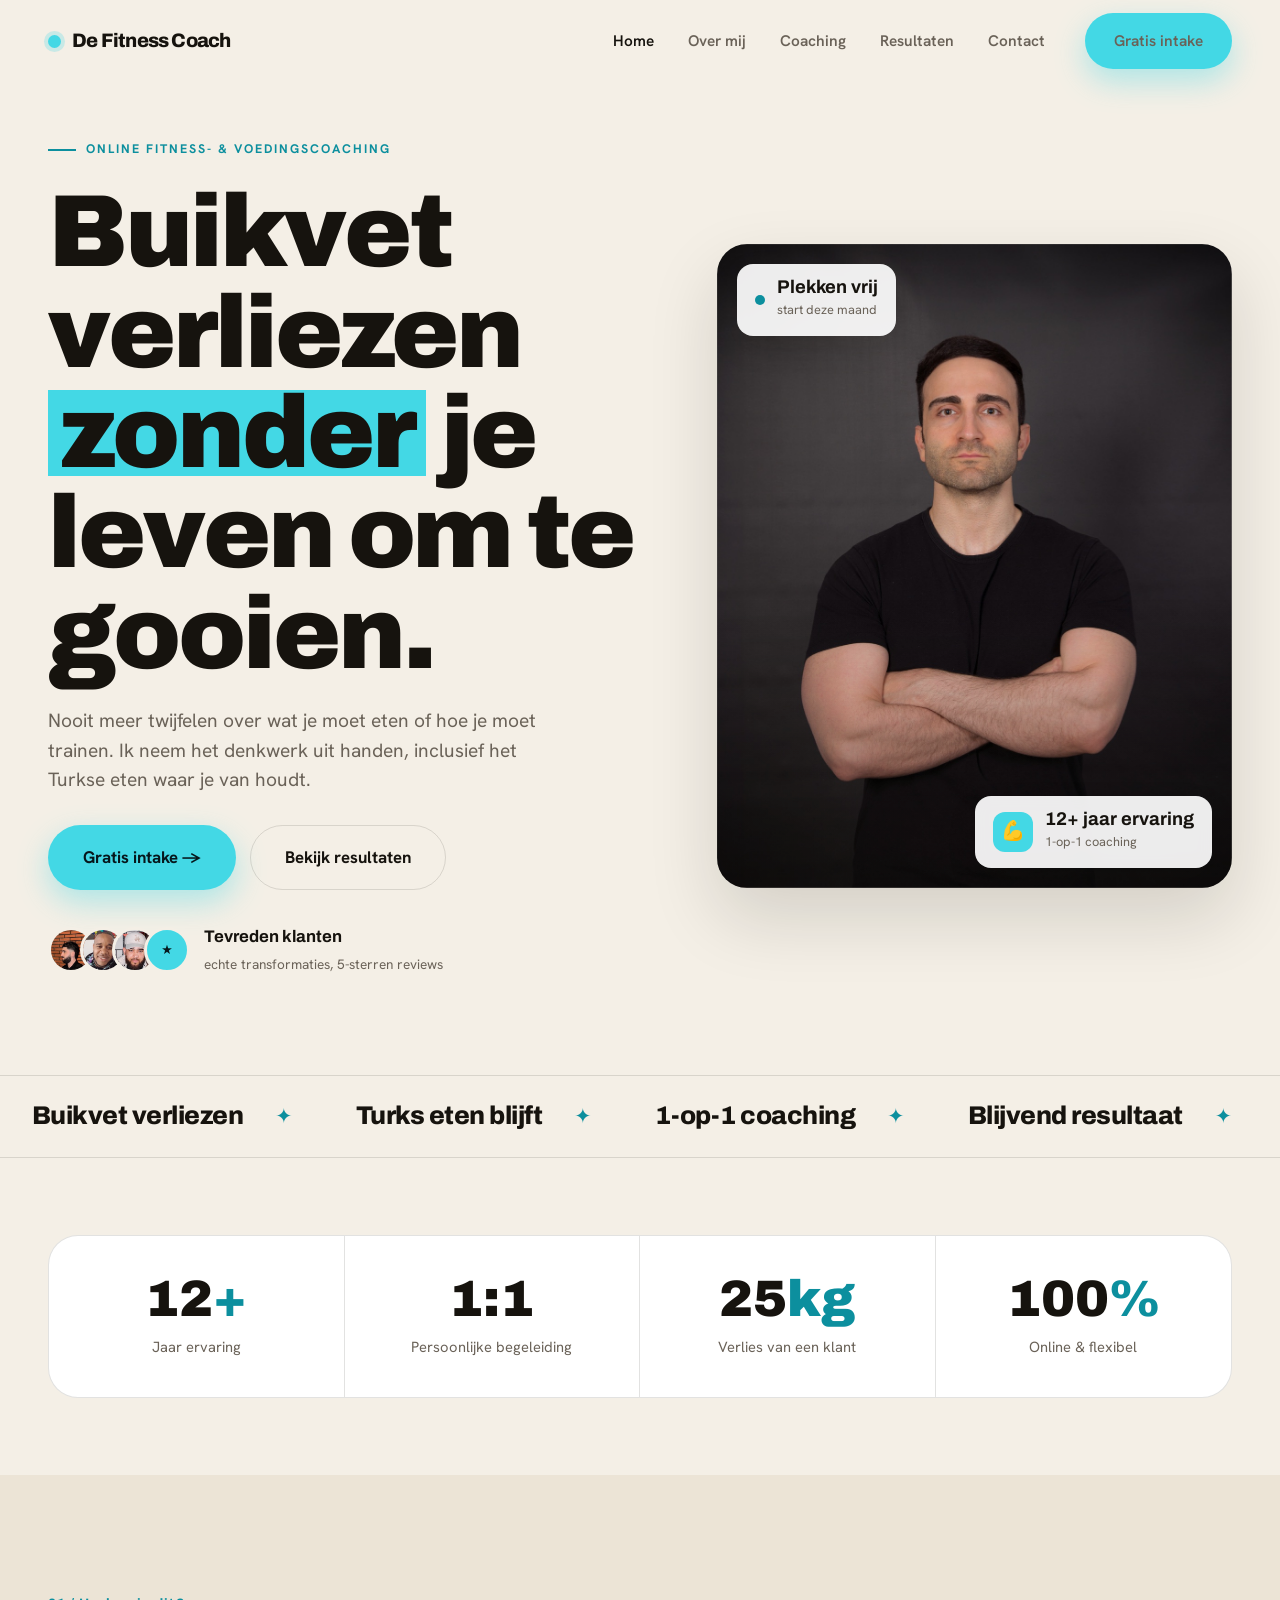
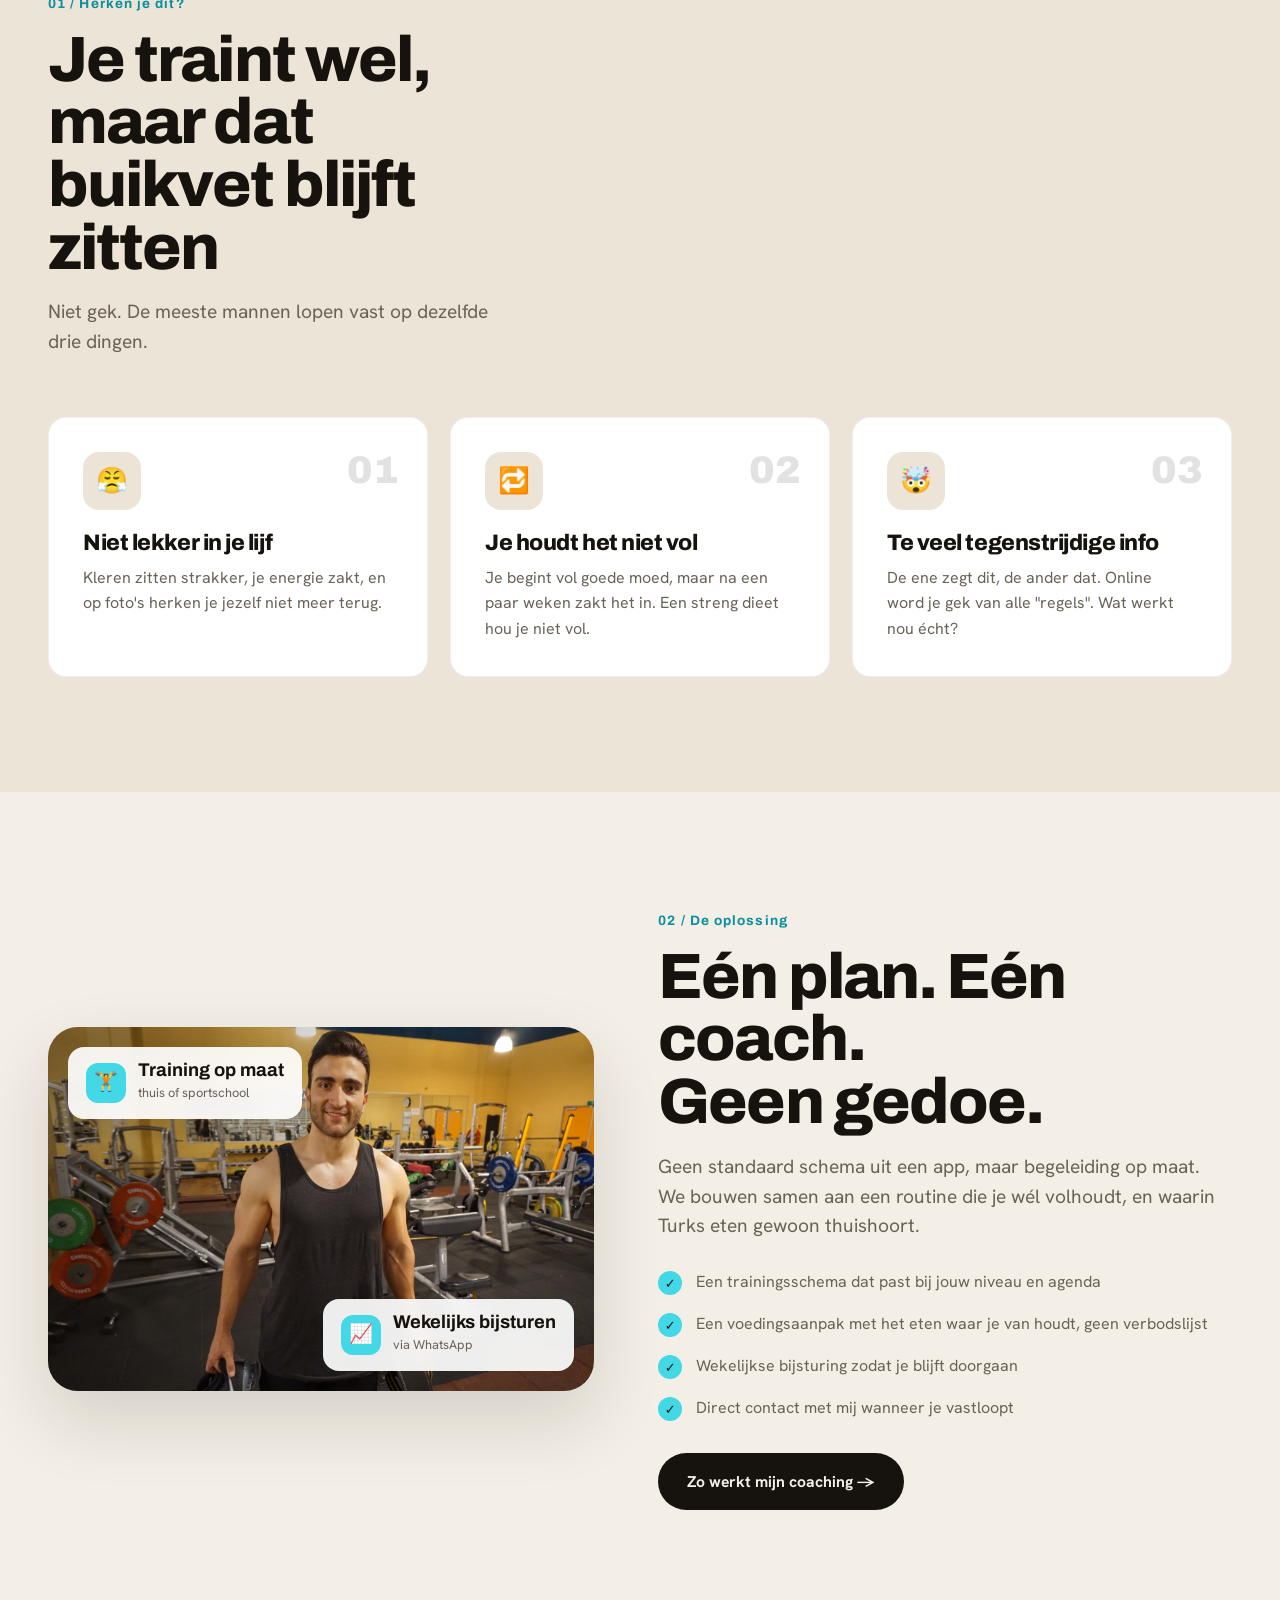
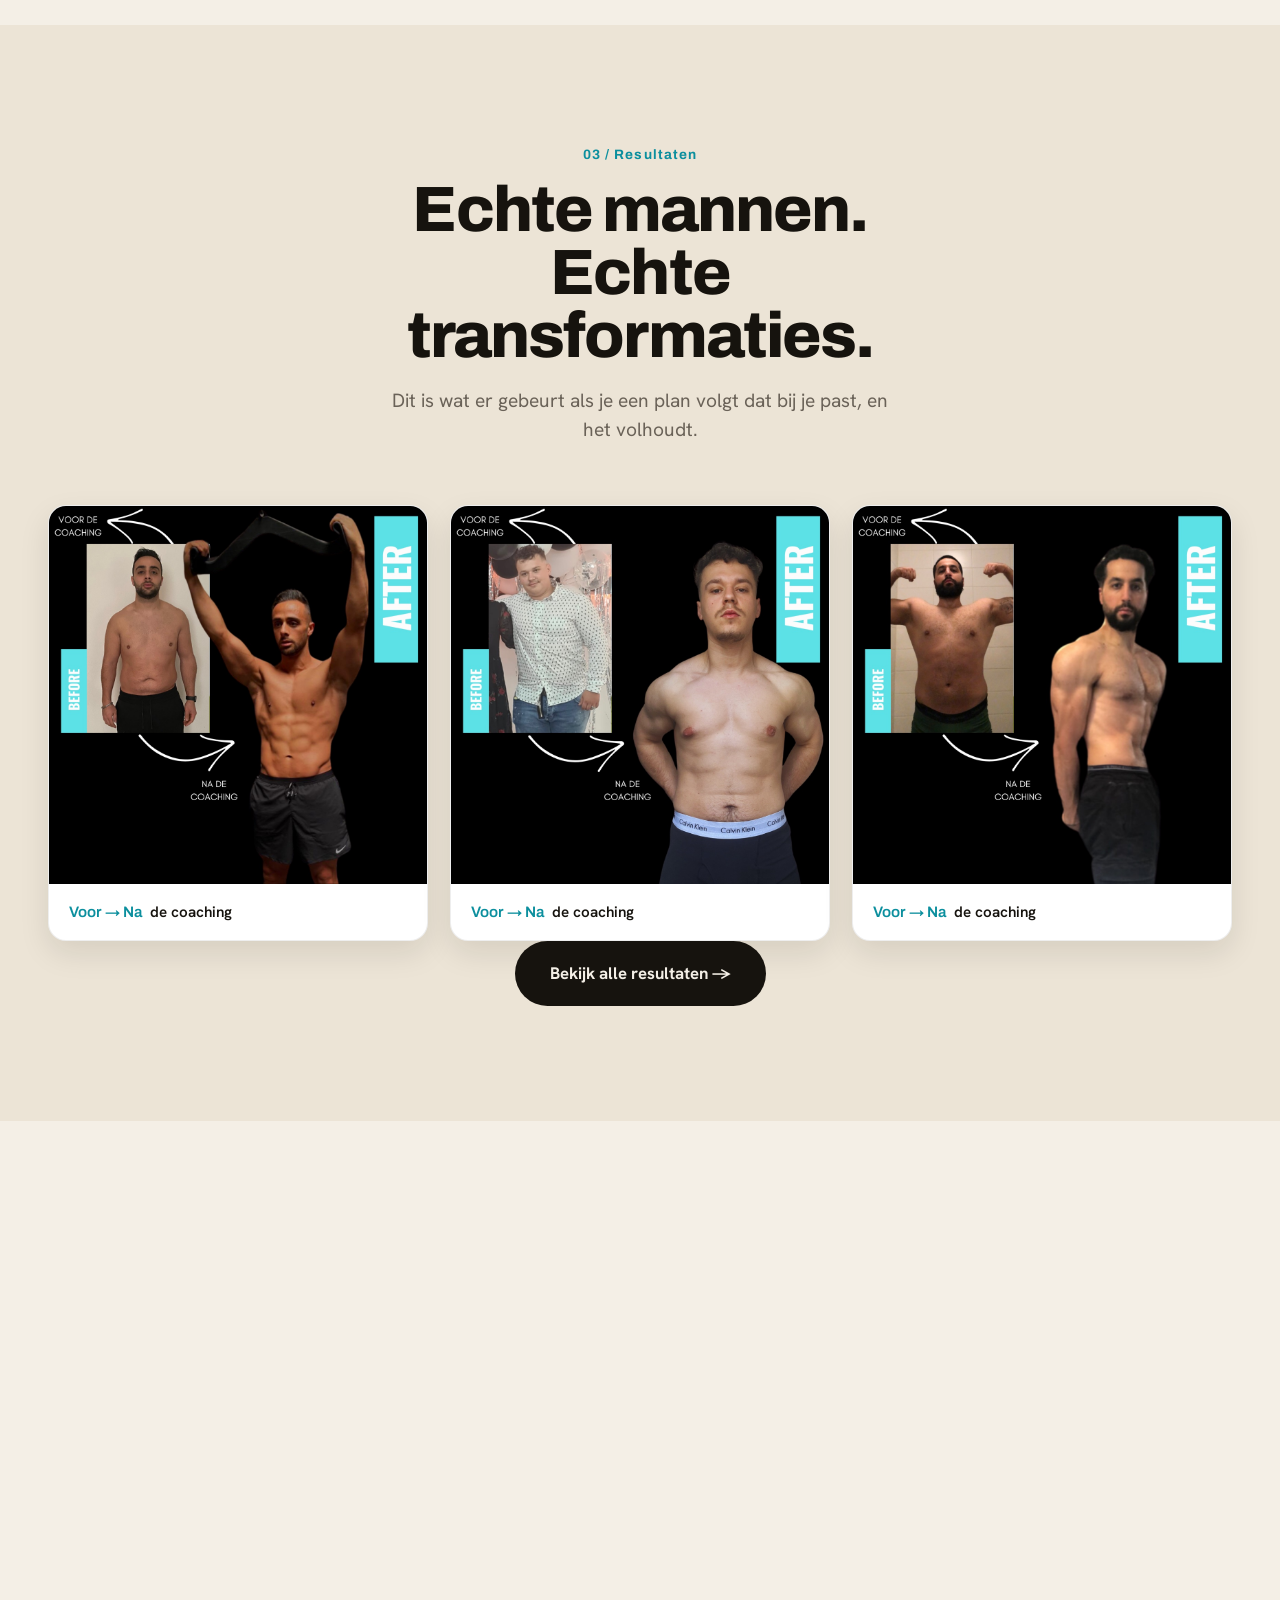
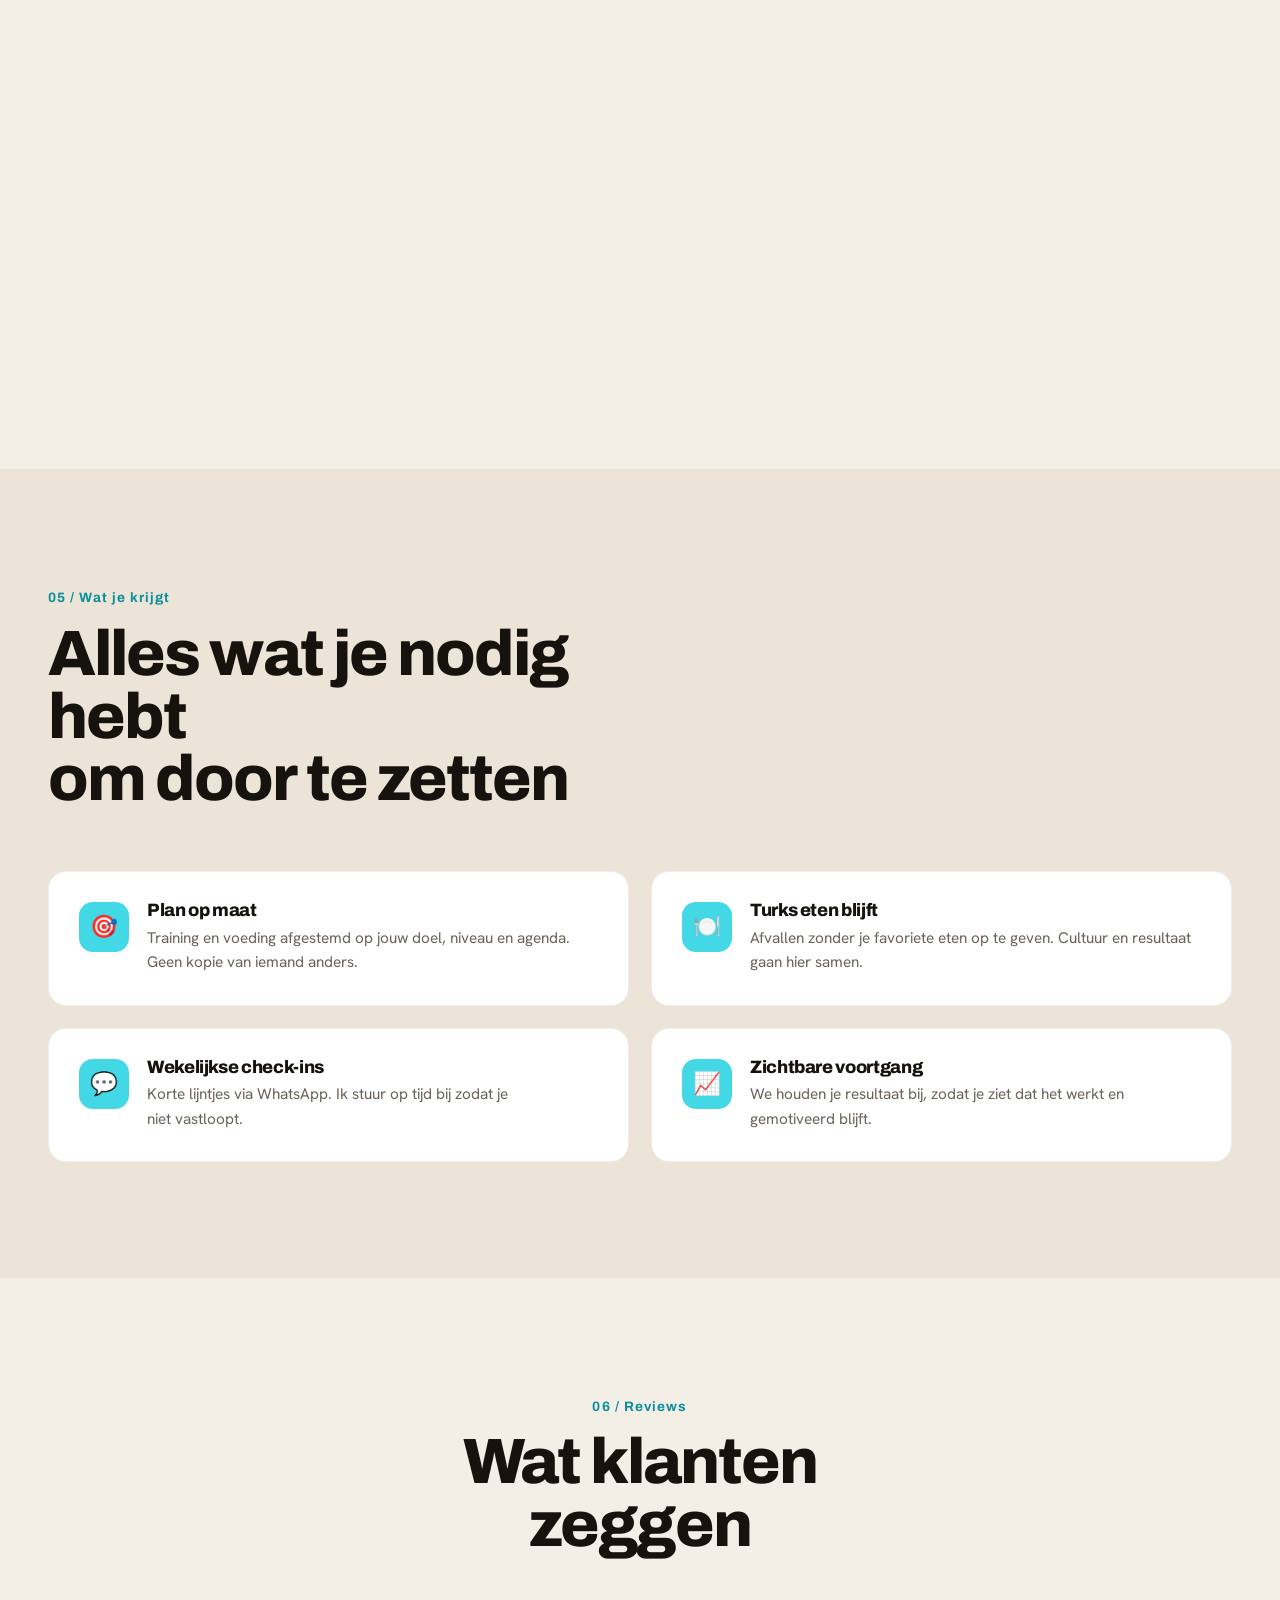
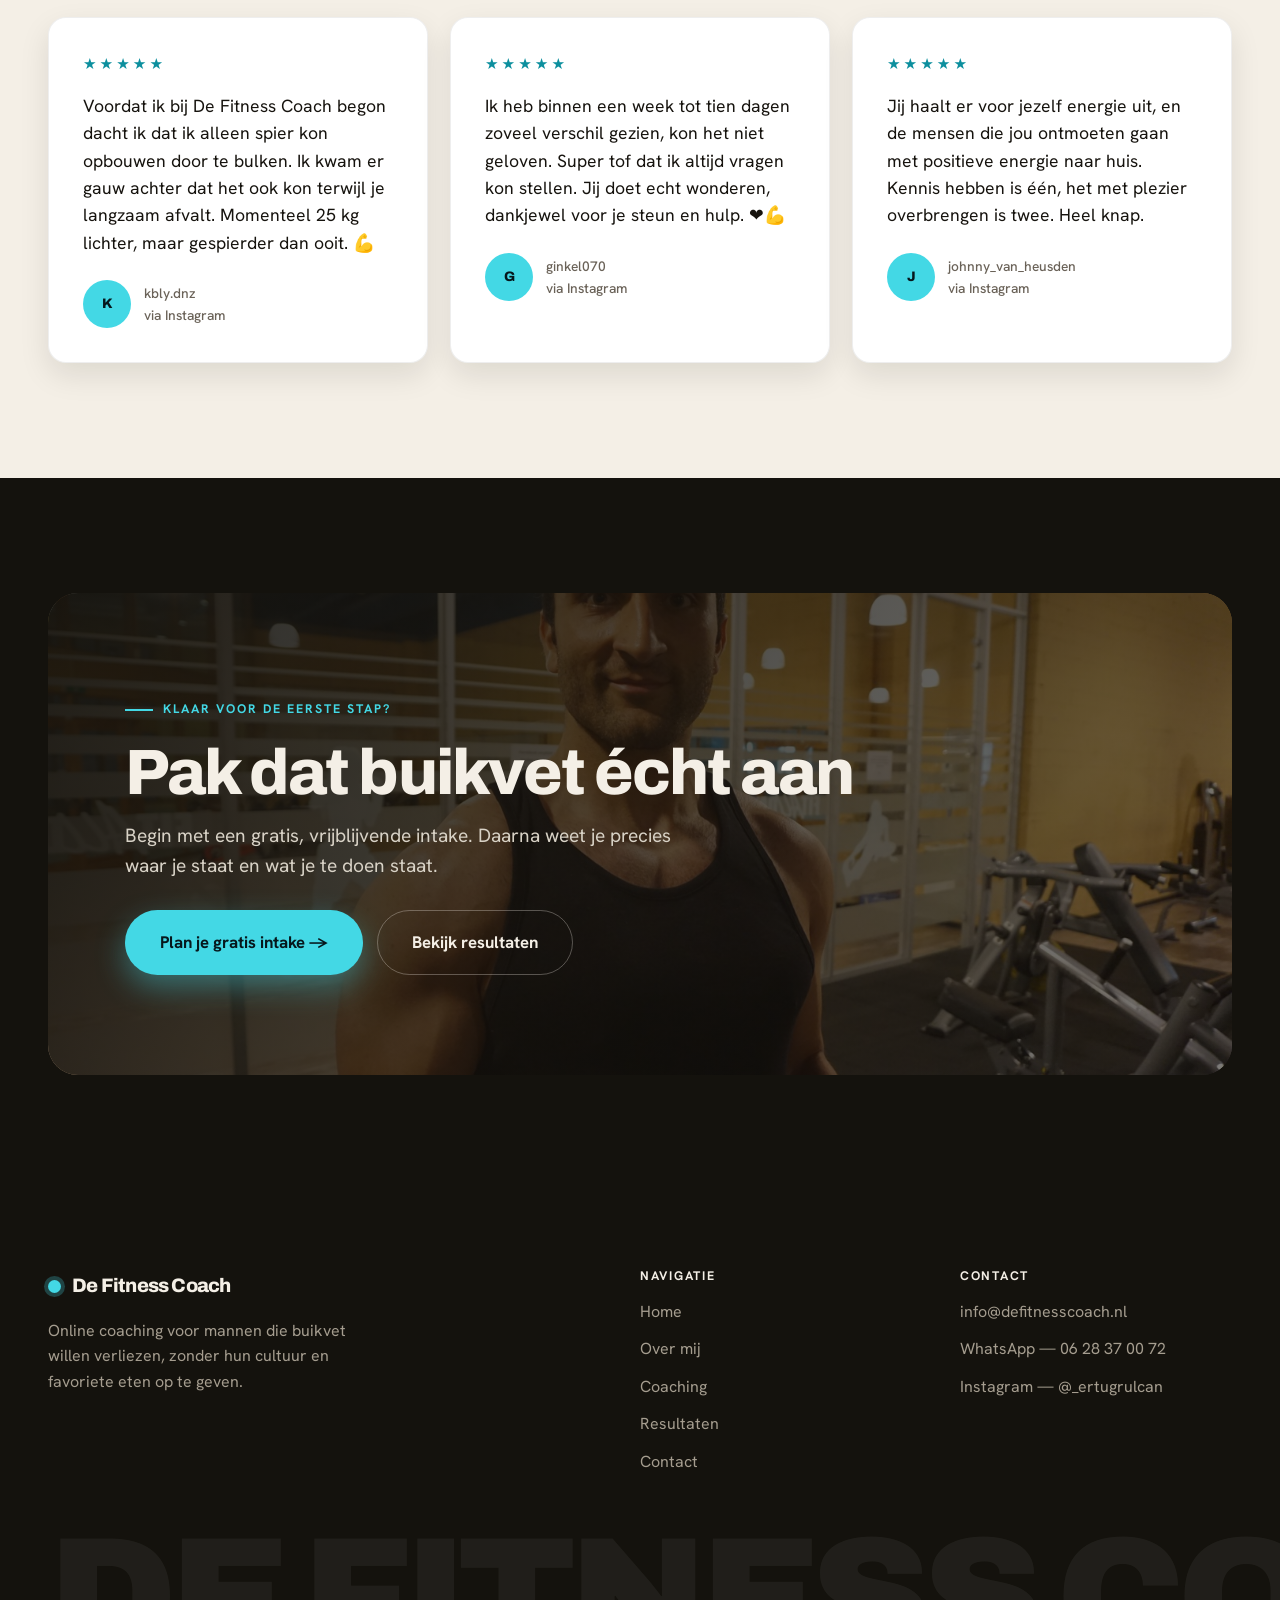
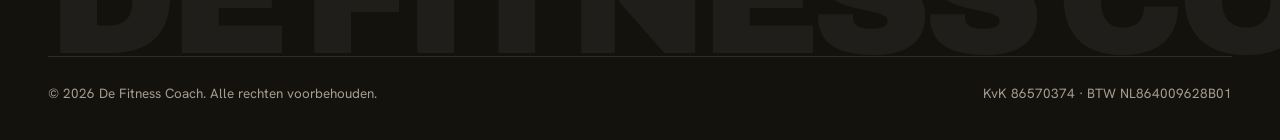
==== commit e586685c: "feat: echte coach-foto's, Before/After-pagina en reviews; Tarieven verwijderd - Hero met echte studi" ====
--- a/index.html
+++ b/index.html
@@ -20,7 +20,7 @@
         <li><a href="index.html" class="active">Home</a></li>
         <li><a href="over-mij.html">Over mij</a></li>
         <li><a href="coaching.html">Coaching</a></li>
-        <li><a href="tarieven.html">Tarieven</a></li>
+        <li><a href="resultaten.html">Resultaten</a></li>
         <li><a href="contact.html">Contact</a></li>
         <li class="nav-cta"><a class="btn btn-primary" href="contact.html">Gratis intake</a></li>
       </ul>
@@ -31,49 +31,42 @@
   <!-- HERO -->
   <section class="hero-home">
     <div class="container">
-      <div class="hero-top">
-        <div class="hero-anim">
+      <div class="hero-grid2">
+        <div class="hero-copy hero-anim">
           <span class="eyebrow">Online fitness- &amp; voedingscoaching</span>
-          <h1>
-            <span class="line">Buikvet</span>
-            <span class="line">verliezen <span class="mark">zonder</span></span>
-            <span class="line">je leven om</span>
-            <span class="line">te gooien.</span>
-          </h1>
-        </div>
-        <aside class="hero-panel hero-anim">
-          <div class="avatars">
-            <div class="stack">
-              <img src="assets/img/man-lift.jpg" alt="" />
-              <img src="assets/img/man-portrait.jpg" alt="" />
-              <img src="assets/img/training.jpg" alt="" />
-              <span>1:1</span>
-            </div>
-            <div class="meta">
-              <b>12+ jaar ervaring</b>
-              <span>persoonlijke begeleiding</span>
-            </div>
-          </div>
+          <h1>Buikvet verliezen <span class="mark">zonder</span> je leven om te gooien.</h1>
           <p class="lead">
             Nooit meer twijfelen over wat je moet eten of hoe je moet trainen. Ik neem het denkwerk
             uit handen, inclusief het Turkse eten waar je van houdt.
           </p>
           <div class="hero-actions">
-            <a class="btn btn-primary" href="contact.html">Gratis intake →</a>
-            <a class="btn btn-ghost" href="coaching.html">Bekijk de coaching</a>
-          </div>
-        </aside>
-      </div>
-
-      <div class="hero-photo hero-anim">
-        <img src="assets/img/hero-man.jpg" alt="Man traint met een barbell in de sportschool" />
-        <div class="float-card tl">
-          <span class="pulse"></span>
-          <div><b>Plekken vrij</b><span>start deze maand</span></div>
-        </div>
-        <div class="float-card br">
-          <span class="fi">🍽️</span>
-          <div><b>Turks eten blijft</b><span>geen verbodslijst</span></div>
+            <a class="btn btn-primary btn-lg" href="contact.html">Gratis intake →</a>
+            <a class="btn btn-ghost btn-lg" href="resultaten.html">Bekijk resultaten</a>
+          </div>
+          <div class="avatars" style="margin-top:34px;">
+            <div class="stack">
+              <img src="assets/img/client-1.jpg" alt="" />
+              <img src="assets/img/client-2.jpg" alt="" />
+              <img src="assets/img/client-3.jpg" alt="" />
+              <span>★</span>
+            </div>
+            <div class="meta">
+              <b>Tevreden klanten</b>
+              <span>echte transformaties, 5-sterren reviews</span>
+            </div>
+          </div>
+        </div>
+
+        <div class="hero-portrait hero-anim">
+          <img src="assets/img/coach-portrait.jpg" alt="Ertugrul — De Fitness Coach" />
+          <div class="float-card tl">
+            <span class="pulse"></span>
+            <div><b>Plekken vrij</b><span>start deze maand</span></div>
+          </div>
+          <div class="float-card br">
+            <span class="fi">💪</span>
+            <div><b>12+ jaar ervaring</b><span>1-op-1 coaching</span></div>
+          </div>
         </div>
       </div>
     </div>
@@ -93,7 +86,7 @@
       <div class="stats-band reveal">
         <div class="stat-box"><div class="n">12<em>+</em></div><div class="l">Jaar ervaring</div></div>
         <div class="stat-box"><div class="n">1:1</div><div class="l">Persoonlijke begeleiding</div></div>
-        <div class="stat-box"><div class="n">3<em>×</em></div><div class="l">Trainen per week</div></div>
+        <div class="stat-box"><div class="n">25<em>kg</em></div><div class="l">Verlies van een klant</div></div>
         <div class="stat-box"><div class="n">100<em>%</em></div><div class="l">Online &amp; flexibel</div></div>
       </div>
     </div>
@@ -120,7 +113,7 @@
     <div class="container">
       <div class="split">
         <div class="annotated reveal">
-          <img src="assets/img/training.jpg" alt="Man traint buiten met battle ropes" />
+          <img src="assets/img/coach-train.jpg" alt="Ertugrul in de sportschool" />
           <div class="float-card tl"><span class="fi">🏋️</span><div><b>Training op maat</b><span>thuis of sportschool</span></div></div>
           <div class="float-card br"><span class="fi">📈</span><div><b>Wekelijks bijsturen</b><span>via WhatsApp</span></div></div>
         </div>
@@ -143,12 +136,31 @@
     </div>
   </section>
 
+  <!-- BEFORE / AFTER teaser -->
+  <section class="section-alt">
+    <div class="container">
+      <div class="section-head center reveal">
+        <span class="section-index">03 / Resultaten</span>
+        <h2>Echte mannen. Echte transformaties.</h2>
+        <p class="lead">Dit is wat er gebeurt als je een plan volgt dat bij je past, en het volhoudt.</p>
+      </div>
+      <div class="ba-grid">
+        <div class="ba-card reveal"><img src="assets/img/ba-1.jpg" alt="Voor en na de coaching" /><div class="cap"><em>Voor → Na</em> de coaching</div></div>
+        <div class="ba-card reveal d1"><img src="assets/img/ba-2.jpg" alt="Voor en na de coaching" /><div class="cap"><em>Voor → Na</em> de coaching</div></div>
+        <div class="ba-card reveal d2"><img src="assets/img/ba-3.jpg" alt="Voor en na de coaching" /><div class="cap"><em>Voor → Na</em> de coaching</div></div>
+      </div>
+      <div class="text-center mt-48 reveal">
+        <a class="btn btn-dark btn-lg" href="resultaten.html">Bekijk alle resultaten →</a>
+      </div>
+    </div>
+  </section>
+
   <!-- VOEDING / Turks eten -->
-  <section class="section-alt">
+  <section>
     <div class="container">
       <div class="split">
         <div class="reveal">
-          <span class="section-index">03 / Voeding</span>
+          <span class="section-index">04 / Voeding</span>
           <h2>Afvallen zónder je<br />favoriete eten op te geven</h2>
           <p class="lead" style="margin-top:18px;">
             De meeste diëten falen omdat ze niet bij je leven passen. Bij mij draait het om voeding
@@ -168,10 +180,10 @@
   </section>
 
   <!-- WAT JE KRIJGT -->
-  <section>
+  <section class="section-alt">
     <div class="container">
       <div class="section-head reveal">
-        <span class="section-index">04 / Wat je krijgt</span>
+        <span class="section-index">05 / Wat je krijgt</span>
         <h2>Alles wat je nodig hebt<br />om door te zetten</h2>
       </div>
       <div class="grid grid-2">
@@ -183,44 +195,28 @@
     </div>
   </section>
 
-  <!-- AANPAK STAPPEN -->
-  <section class="section-alt">
-    <div class="container">
-      <div class="section-head reveal">
-        <span class="section-index">05 / De aanpak</span>
-        <h2>In 3 stappen naar resultaat</h2>
-      </div>
-      <div class="grid grid-3 steps">
-        <div class="step reveal"><h3>Gratis intake</h3><p>We bespreken je doel, je situatie en wat tot nu toe niet werkte. Geen verplichtingen.</p></div>
-        <div class="step reveal d1"><h3>Jouw plan op maat</h3><p>Je krijgt een training- en voedingsplan dat past bij jouw leven, werk en smaak.</p></div>
-        <div class="step reveal d2"><h3>Begeleiding &amp; bijsturen</h3><p>We houden contact via WhatsApp, sturen wekelijks bij en zorgen dat je het volhoudt.</p></div>
-      </div>
-    </div>
-  </section>
-
-  <!-- TESTIMONIALS -->
+  <!-- TESTIMONIALS (echte reviews) -->
   <section>
     <div class="container">
       <div class="section-head center reveal">
-        <span class="section-index">06 / Resultaten</span>
+        <span class="section-index">06 / Reviews</span>
         <h2>Wat klanten zeggen</h2>
-        <p class="placeholder-note">Placeholder — vervang door echte reviews uit je assetsmap.</p>
       </div>
       <div class="grid grid-3">
         <div class="quote-card reveal">
           <div class="stars">★★★★★</div>
-          <p class="quote">Voor het eerst hou ik het echt vol. Ik eet nog steeds gewoon thuis mee en val tóch af.</p>
-          <p class="quote-author"><img class="av" src="assets/img/man-portrait.jpg" alt="" /><span>[Naam klant]<span>[resultaat, bv. -8 kg]</span></span></p>
+          <p class="quote">Voordat ik bij De Fitness Coach begon dacht ik dat ik alleen spier kon opbouwen door te bulken. Ik kwam er gauw achter dat het ook kon terwijl je langzaam afvalt. Momenteel 25 kg lichter, maar gespierder dan ooit. 💪</p>
+          <p class="quote-author"><span class="av">K</span><span>kbly.dnz<span>via Instagram</span></span></p>
         </div>
         <div class="quote-card reveal d1">
           <div class="stars">★★★★★</div>
-          <p class="quote">Geen gezeur, gewoon een duidelijk plan en iemand die me op scherp houdt.</p>
-          <p class="quote-author"><img class="av" src="assets/img/man-lift.jpg" alt="" /><span>[Naam klant]<span>[resultaat]</span></span></p>
+          <p class="quote">Ik heb binnen een week tot tien dagen zoveel verschil gezien, kon het niet geloven. Super tof dat ik altijd vragen kon stellen. Jij doet echt wonderen, dankjewel voor je steun en hulp. ❤️💪</p>
+          <p class="quote-author"><span class="av">G</span><span>ginkel070<span>via Instagram</span></span></p>
         </div>
         <div class="quote-card reveal d2">
           <div class="stars">★★★★★</div>
-          <p class="quote">Eindelijk een coach die snapt hoe wij eten. Dat maakte het verschil.</p>
-          <p class="quote-author"><img class="av" src="assets/img/man-run.jpg" alt="" /><span>[Naam klant]<span>[resultaat]</span></span></p>
+          <p class="quote">Jij haalt er voor jezelf energie uit, en de mensen die jou ontmoeten gaan met positieve energie naar huis. Kennis hebben is één, het met plezier overbrengen is twee. Heel knap.</p>
+          <p class="quote-author"><span class="av">J</span><span>johnny_van_heusden<span>via Instagram</span></span></p>
         </div>
       </div>
     </div>
@@ -230,13 +226,13 @@
   <section class="dark-section">
     <div class="container">
       <div class="cta-photo reveal">
-        <img src="assets/img/gym-1.jpg" alt="" />
+        <img src="assets/img/coach-gym.jpg" alt="" />
         <span class="eyebrow on-dark">Klaar voor de eerste stap?</span>
         <h2>Pak dat buikvet écht aan</h2>
         <p class="lead">Begin met een gratis, vrijblijvende intake. Daarna weet je precies waar je staat en wat je te doen staat.</p>
         <div class="hero-actions">
           <a class="btn btn-primary btn-lg" href="contact.html">Plan je gratis intake →</a>
-          <a class="btn btn-ghost on-dark btn-lg" href="tarieven.html">Bekijk de tarieven</a>
+          <a class="btn btn-ghost on-dark btn-lg" href="resultaten.html">Bekijk resultaten</a>
         </div>
       </div>
     </div>
@@ -258,7 +254,7 @@
             <li><a href="index.html">Home</a></li>
             <li><a href="over-mij.html">Over mij</a></li>
             <li><a href="coaching.html">Coaching</a></li>
-            <li><a href="tarieven.html">Tarieven</a></li>
+            <li><a href="resultaten.html">Resultaten</a></li>
             <li><a href="contact.html">Contact</a></li>
           </ul>
         </div>
--- a/assets/style.css
+++ b/assets/style.css
@@ -181,6 +181,22 @@
 .float-card.br { bottom: 20px; right: 20px; }
 .float-card .pulse { width: 10px; height: 10px; border-radius: 50%; background: var(--brand-deep); box-shadow: 0 0 0 0 rgba(12,143,158,0.5); animation: pulse 2s infinite; }
 @keyframes pulse { 0%{box-shadow:0 0 0 0 rgba(12,143,158,0.5);} 70%{box-shadow:0 0 0 12px rgba(12,143,158,0);} 100%{box-shadow:0 0 0 0 rgba(12,143,158,0);} }
+
+/* hero met portret van de coach (2 kolommen) */
+.hero-grid2 { display: grid; grid-template-columns: 1.08fr 0.92fr; gap: clamp(32px, 5vw, 70px); align-items: center; }
+.hero-copy h1 { margin-bottom: 22px; }
+.hero-copy .lead { max-width: 46ch; margin-bottom: 30px; }
+.hero-portrait { position: relative; border-radius: var(--radius-lg); overflow: hidden; aspect-ratio: 4 / 5; box-shadow: var(--shadow); }
+.hero-portrait img { width: 100%; height: 100%; object-fit: cover; object-position: center top; }
+.hero-portrait::after { content: ""; position: absolute; inset: 0; background: linear-gradient(180deg, transparent 55%, rgba(20,18,13,0.35)); }
+
+/* ---------- Before / After galerij ---------- */
+.ba-grid { display: grid; grid-template-columns: repeat(3, 1fr); gap: 22px; }
+.ba-card { border-radius: var(--radius); overflow: hidden; border: 1px solid var(--line-soft); background: var(--card); box-shadow: var(--shadow-sm); transition: transform 0.2s ease; }
+.ba-card:hover { transform: translateY(-5px); }
+.ba-card img { width: 100%; aspect-ratio: 1 / 1; object-fit: cover; display: block; }
+.ba-card .cap { padding: 16px 20px; font-weight: 600; color: var(--ink); display: flex; align-items: center; gap: 8px; font-size: 0.95rem; }
+.ba-card .cap em { color: var(--brand-deep); font-style: normal; font-family: var(--font-display); }
 
 /* ---------- Hero (subpagina's) ---------- */
 .hero { padding: clamp(56px, 8vw, 110px) 0 clamp(40px, 6vw, 72px); text-align: center; }
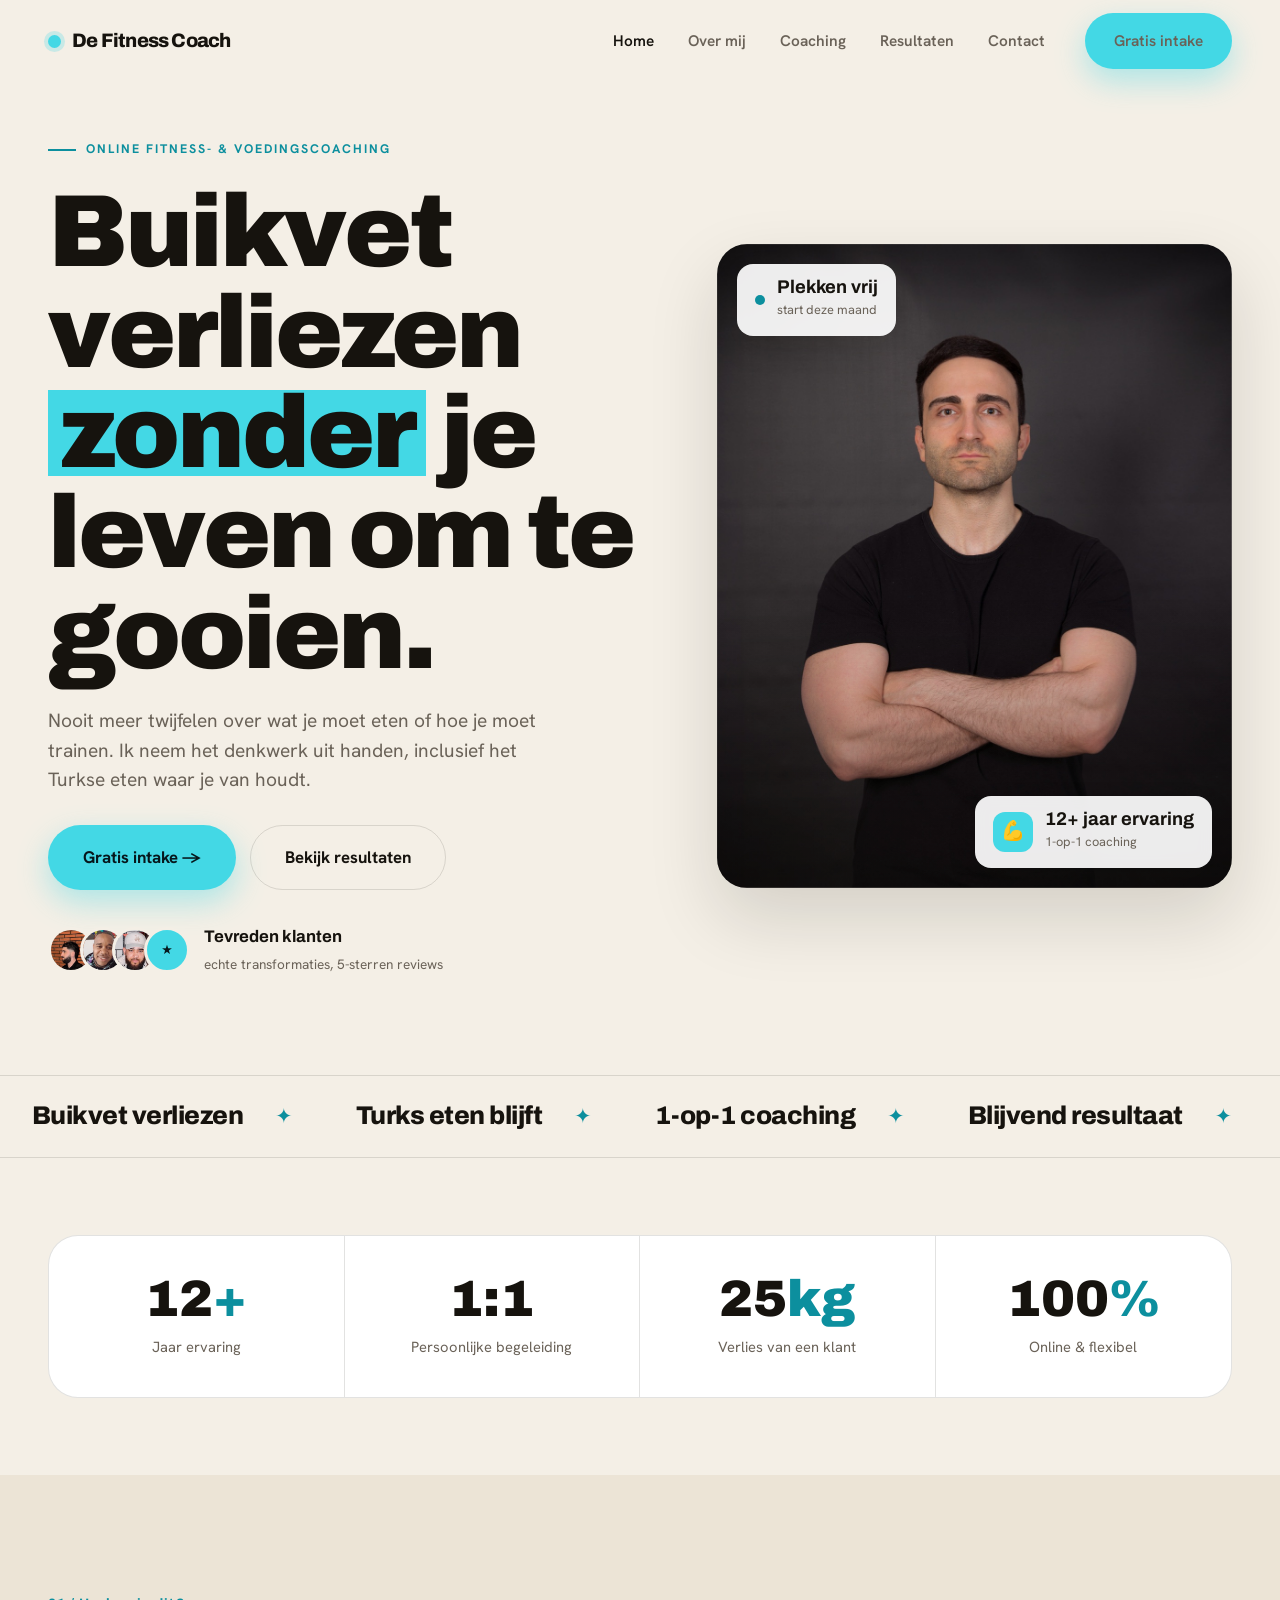
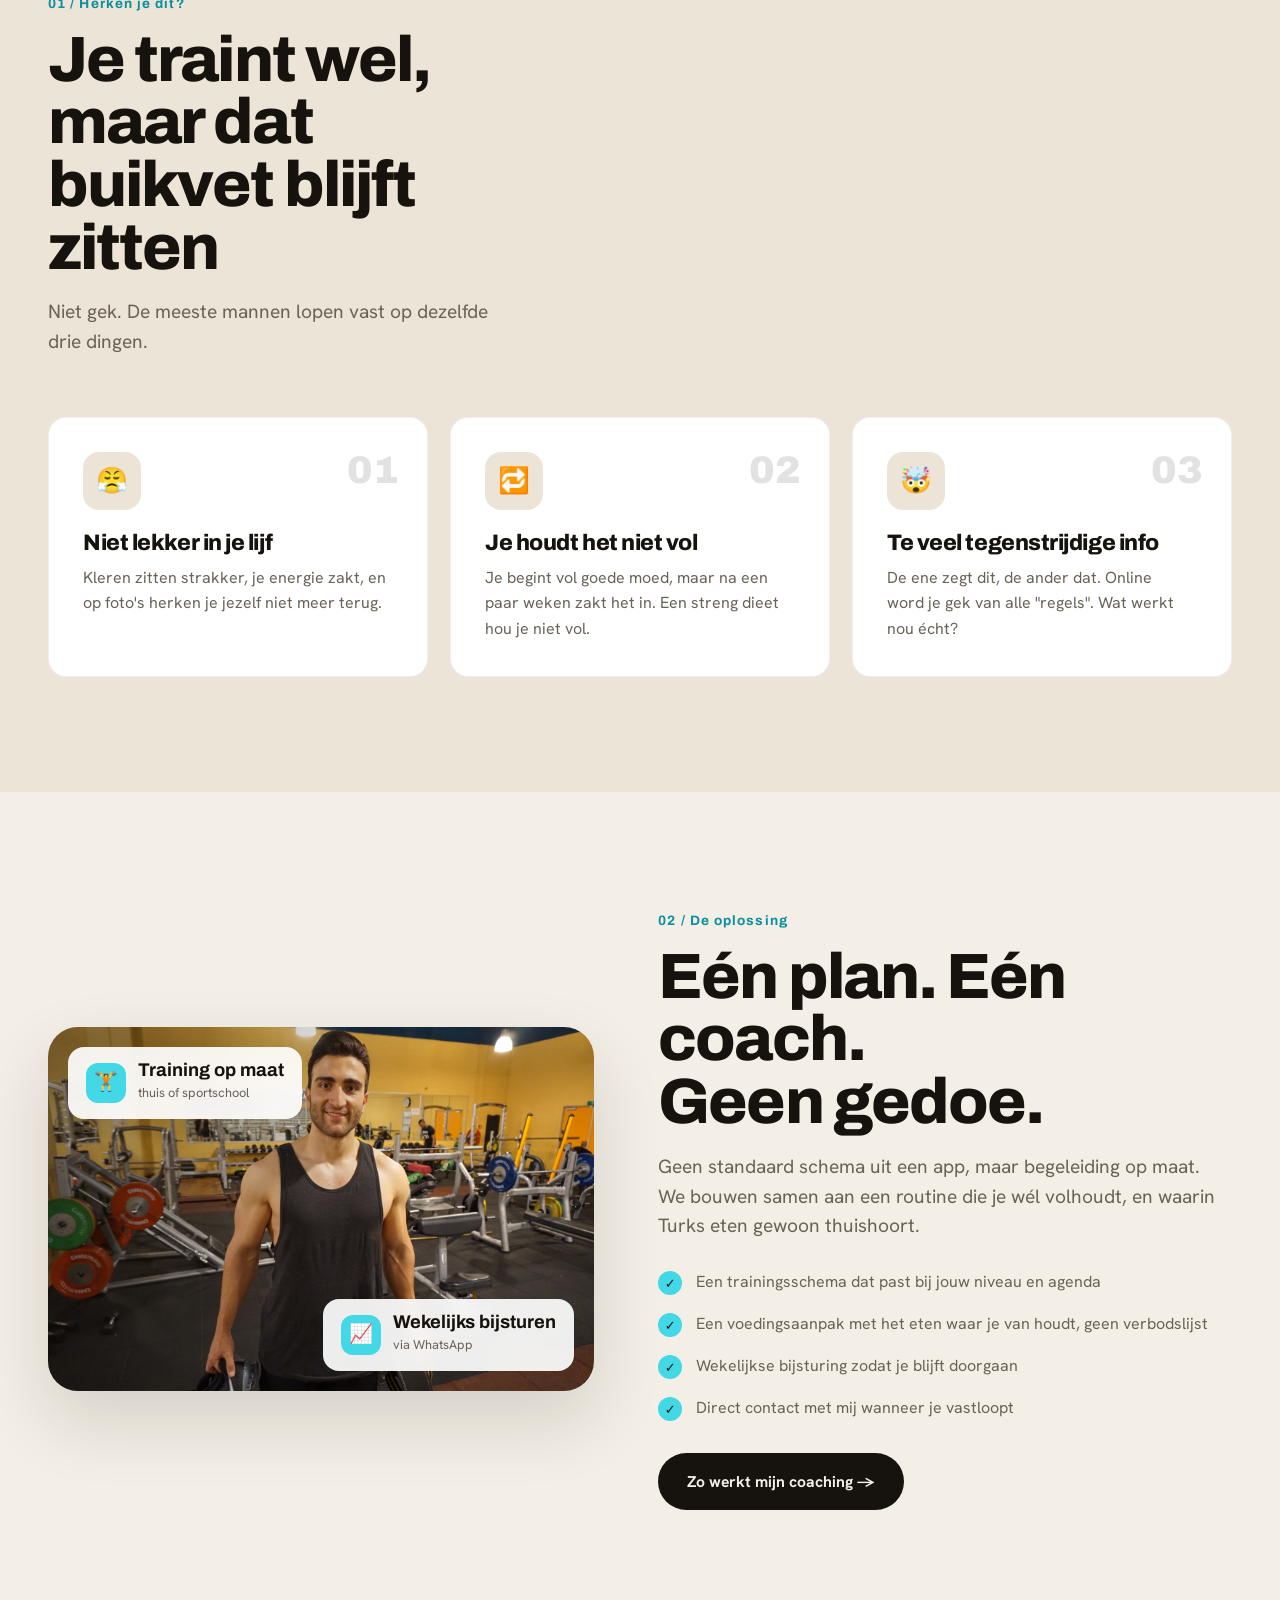
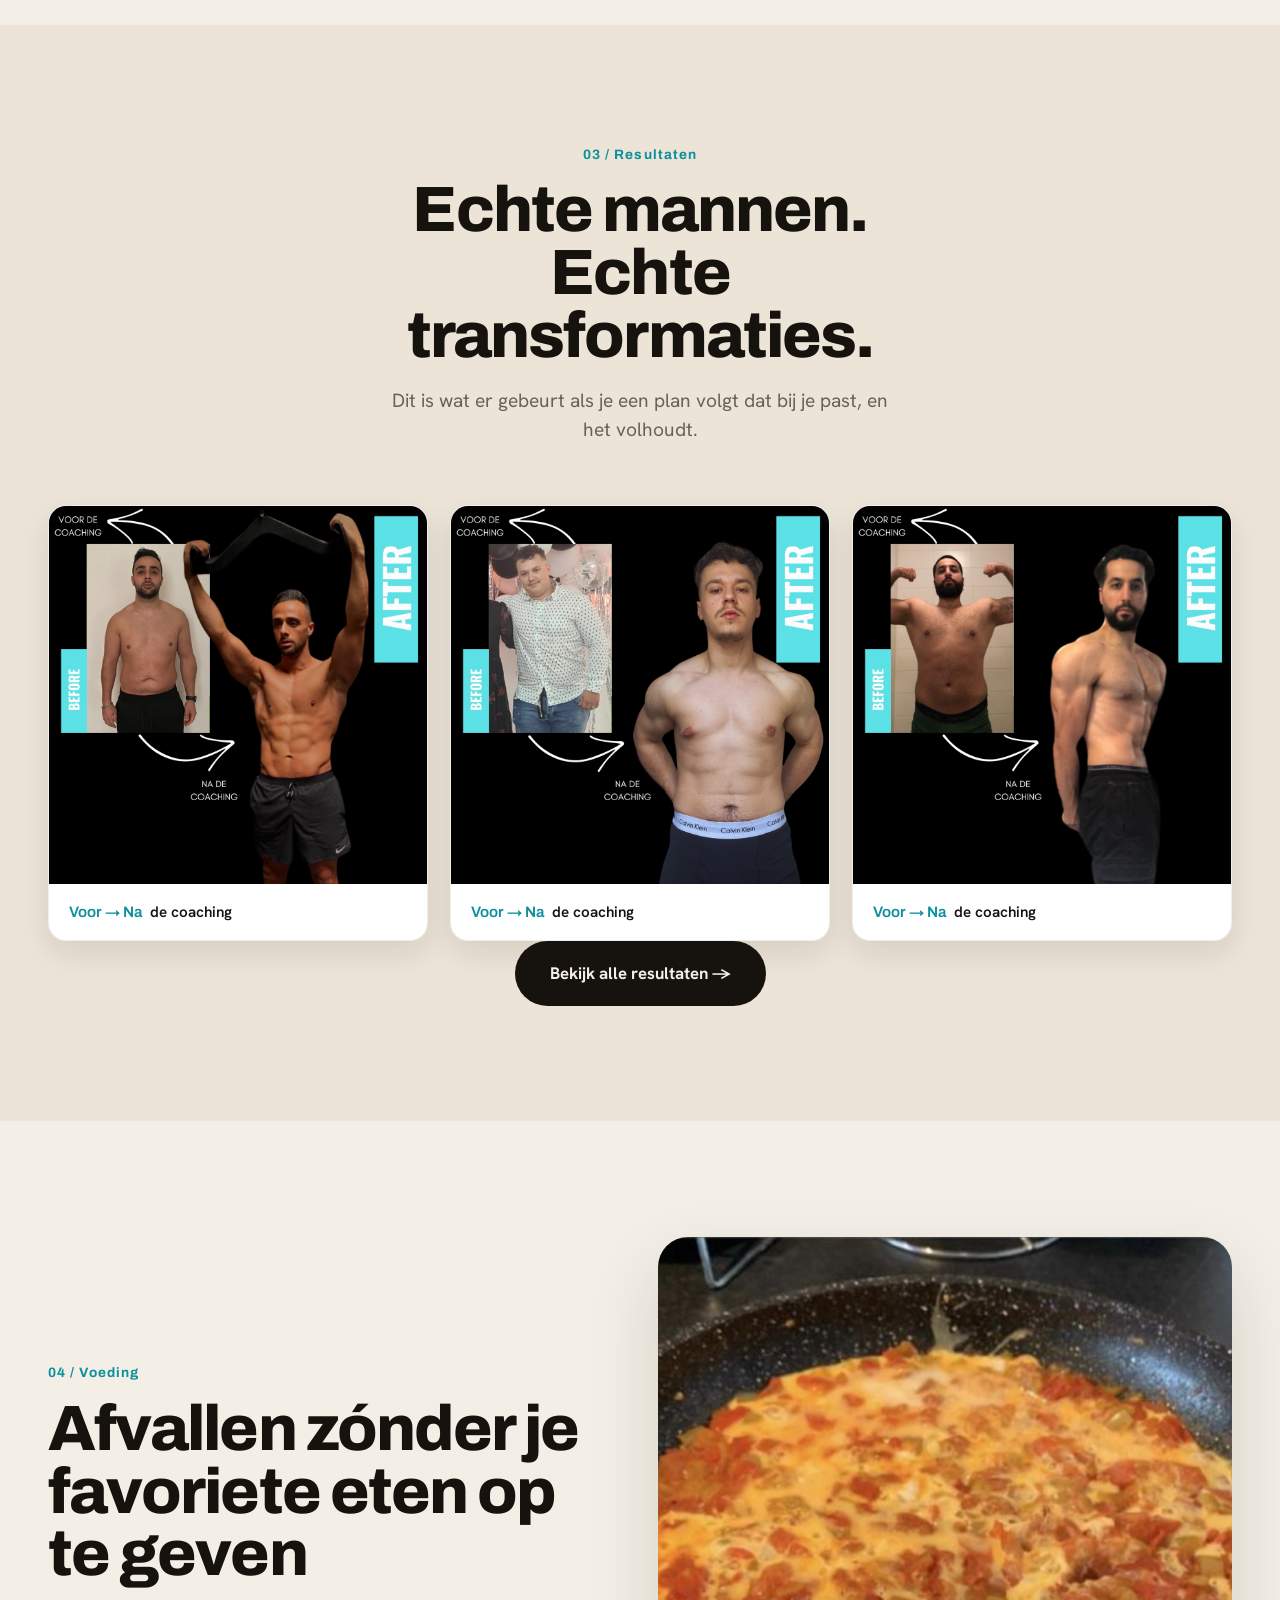
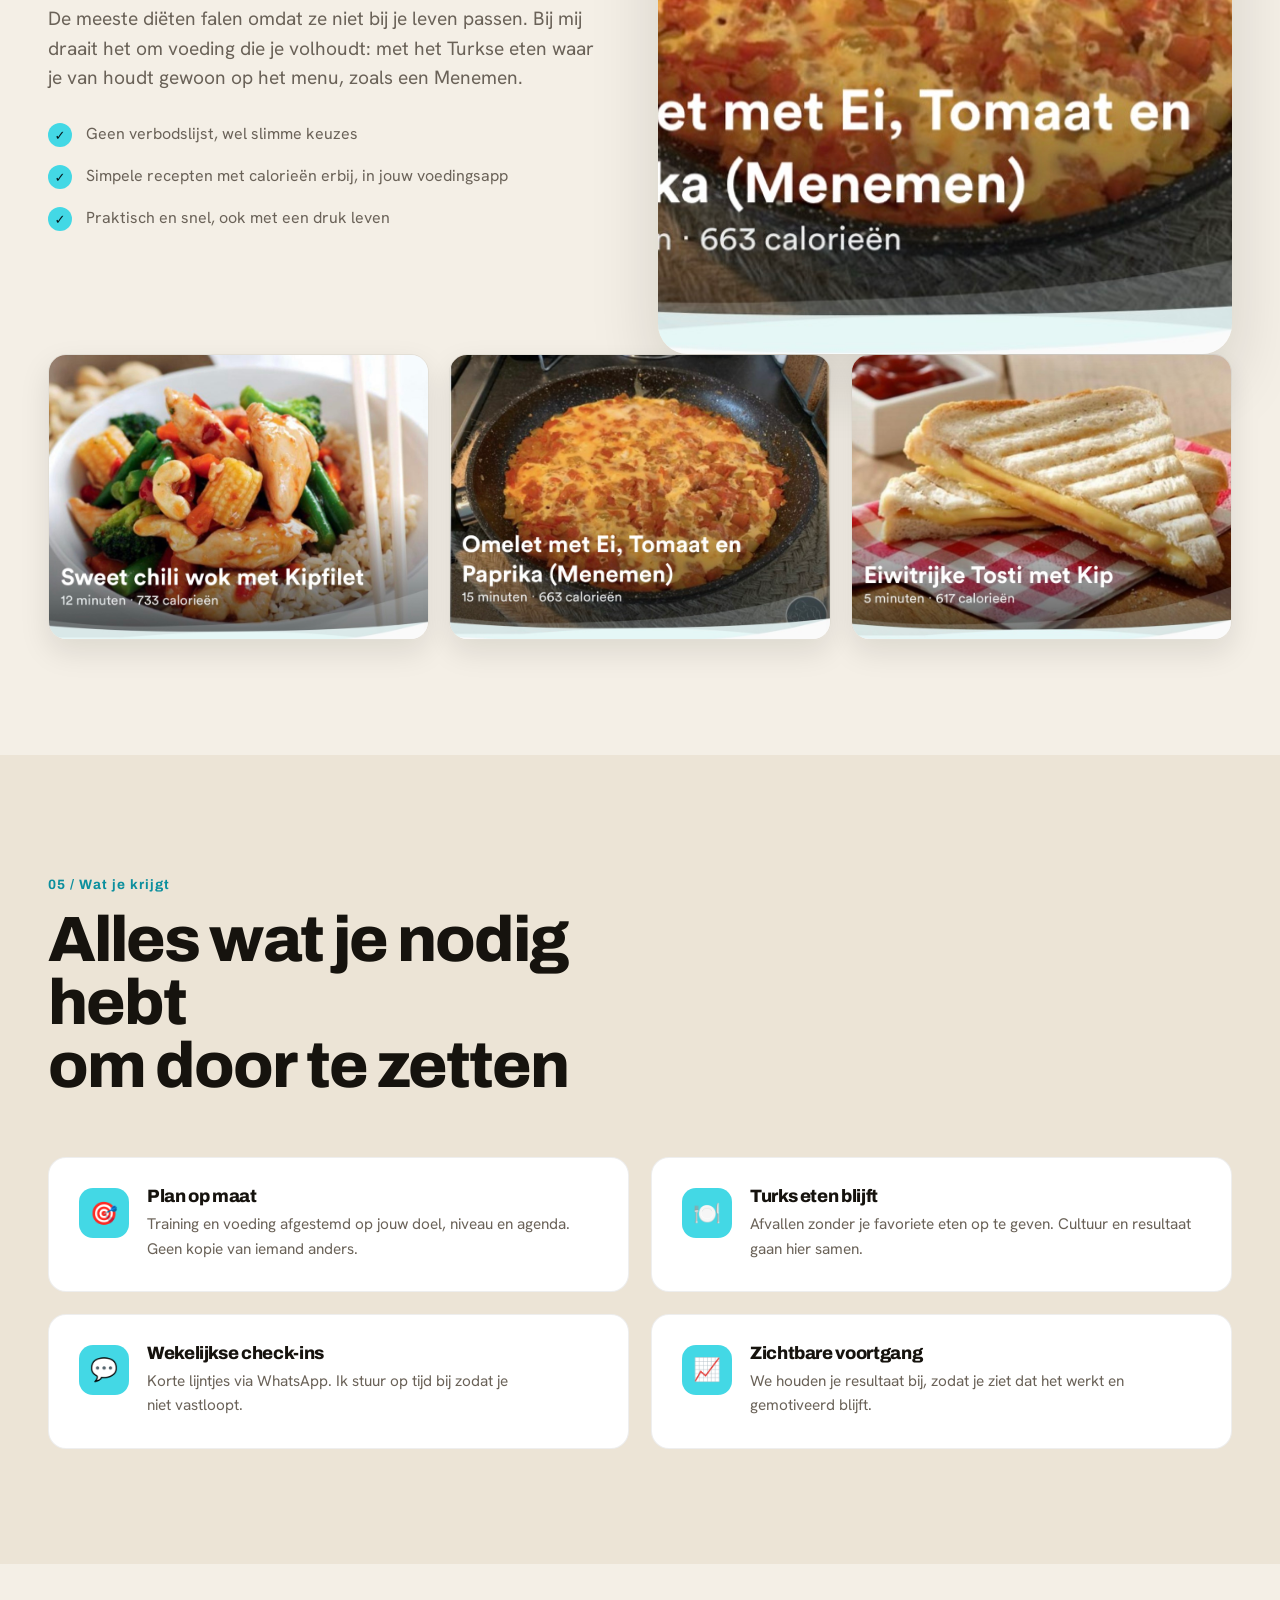
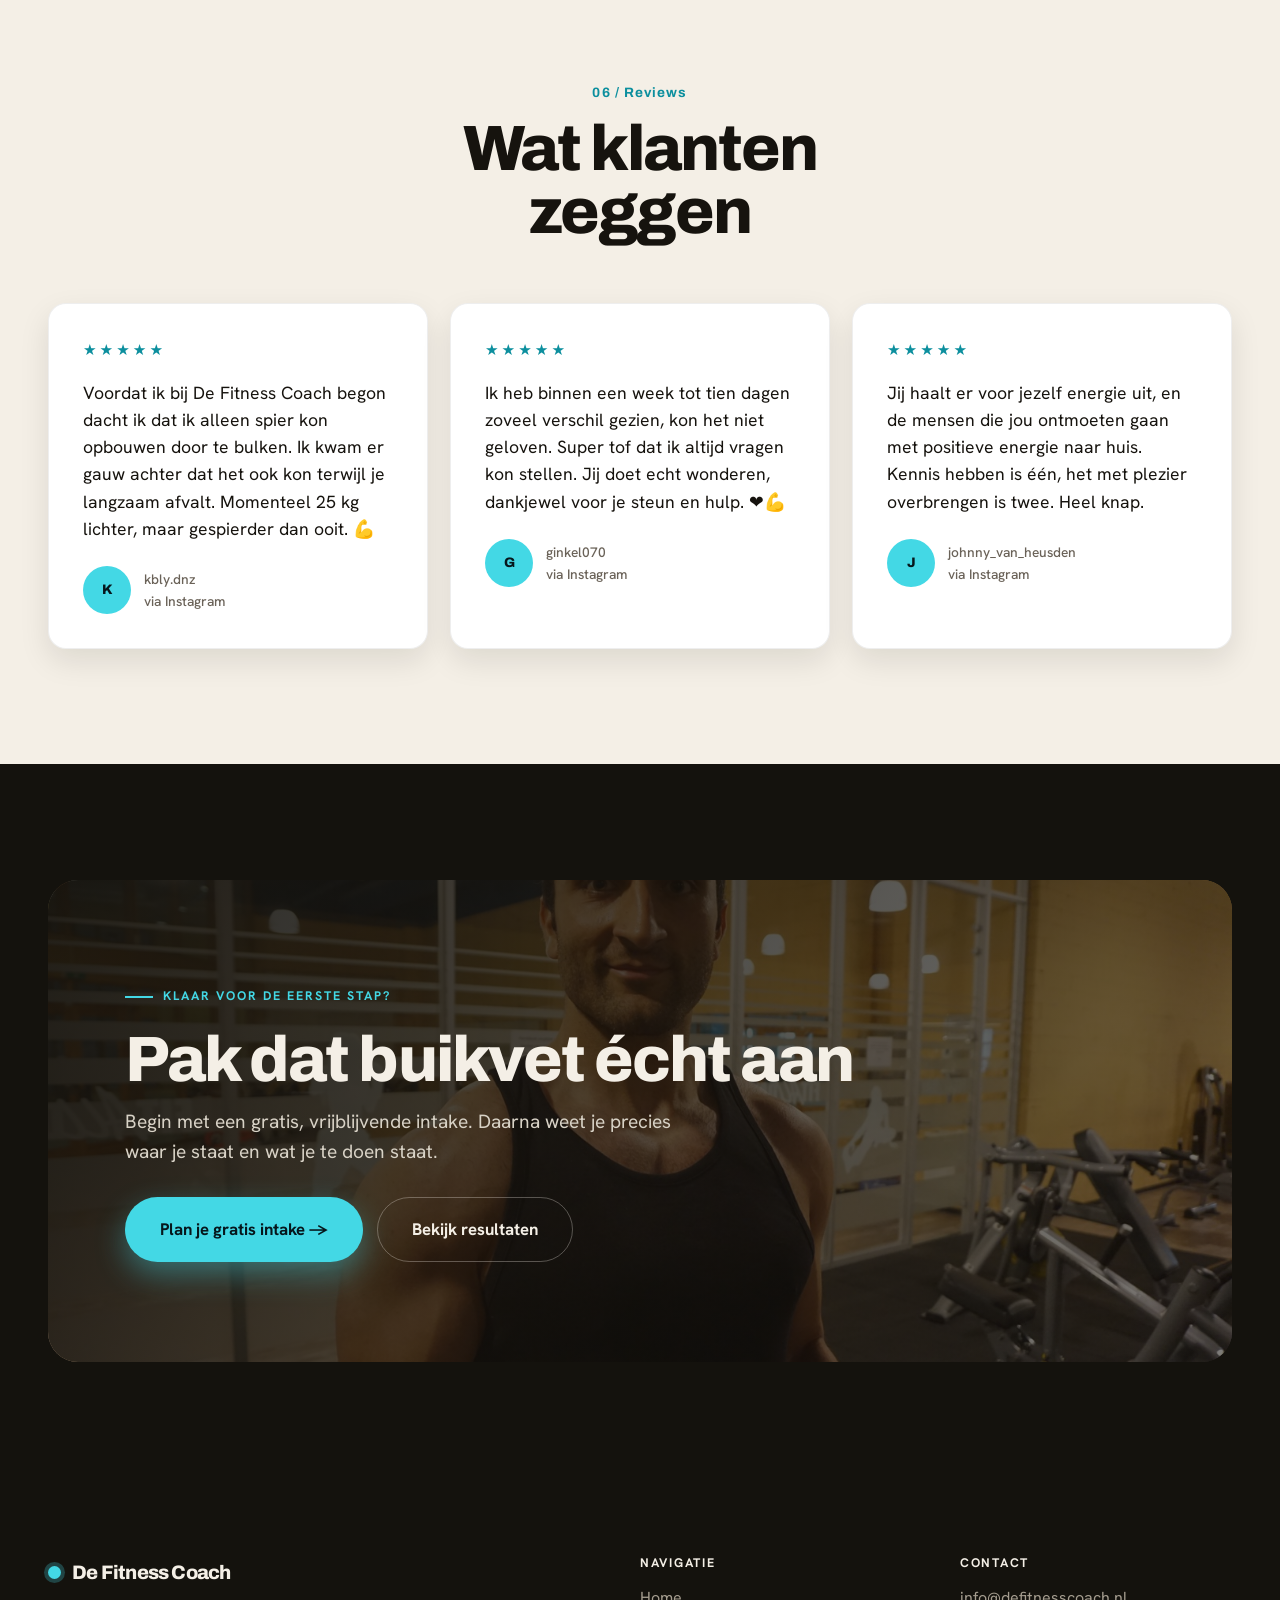
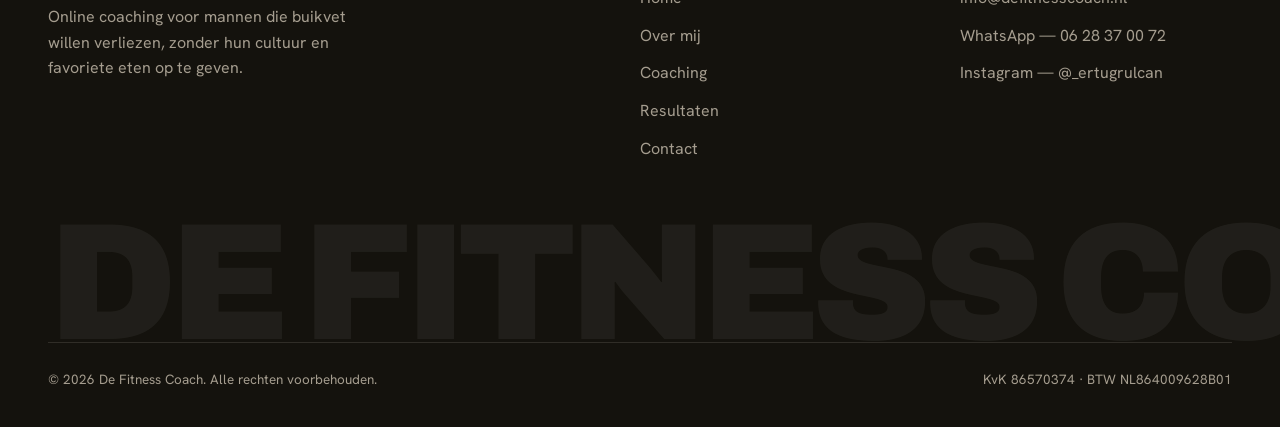
==== commit 27d4354b: "feat: echte maaltijdfoto's uit voedingsapp in voeding-sectie Menemen (Turkse omelet) als hoofdbeeld " ====
--- a/index.html
+++ b/index.html
@@ -164,17 +164,23 @@
           <h2>Afvallen zónder je<br />favoriete eten op te geven</h2>
           <p class="lead" style="margin-top:18px;">
             De meeste diëten falen omdat ze niet bij je leven passen. Bij mij draait het om voeding
-            die je volhoudt: met het Turkse eten waar je van houdt gewoon op het menu.
+            die je volhoudt: met het Turkse eten waar je van houdt gewoon op het menu, zoals een Menemen.
           </p>
           <ul class="checklist">
             <li>Geen verbodslijst, wel slimme keuzes</li>
-            <li>Voeding afgestemd op jouw smaak en cultuur</li>
-            <li>Praktisch en simpel, ook met een druk leven</li>
+            <li>Simpele recepten met calorieën erbij, in jouw voedingsapp</li>
+            <li>Praktisch en snel, ook met een druk leven</li>
           </ul>
         </div>
         <div class="split-media reveal d1">
-          <img src="assets/img/food-healthy.jpg" alt="Gezonde maaltijd met groenten, ei en avocado" />
-        </div>
+          <img src="assets/img/meal-menemen.jpg" alt="Menemen — Turkse omelet met ei, tomaat en paprika" />
+        </div>
+      </div>
+
+      <div class="meals mt-48">
+        <div class="meal reveal"><img src="assets/img/meal-wok.jpg" alt="Sweet chili wok met kipfilet" /></div>
+        <div class="meal reveal d1"><img src="assets/img/meal-menemen.jpg" alt="Menemen, Turkse omelet" /></div>
+        <div class="meal reveal d2"><img src="assets/img/meal-tosti.jpg" alt="Eiwitrijke tosti met kip" /></div>
       </div>
     </div>
   </section>
--- a/assets/style.css
+++ b/assets/style.css
@@ -197,6 +197,12 @@
 .ba-card img { width: 100%; aspect-ratio: 1 / 1; object-fit: cover; display: block; }
 .ba-card .cap { padding: 16px 20px; font-weight: 600; color: var(--ink); display: flex; align-items: center; gap: 8px; font-size: 0.95rem; }
 .ba-card .cap em { color: var(--brand-deep); font-style: normal; font-family: var(--font-display); }
+
+/* ---------- Maaltijdkaarten (voorbeeld uit de voedingsapp) ---------- */
+.meals { display: grid; grid-template-columns: repeat(3, 1fr); gap: 20px; }
+.meal { border-radius: var(--radius); overflow: hidden; border: 1px solid var(--line-soft); box-shadow: var(--shadow-sm); transition: transform 0.2s ease; }
+.meal:hover { transform: translateY(-5px); }
+.meal img { width: 100%; aspect-ratio: 4 / 3; object-fit: cover; display: block; }
 
 /* ---------- Hero (subpagina's) ---------- */
 .hero { padding: clamp(56px, 8vw, 110px) 0 clamp(40px, 6vw, 72px); text-align: center; }
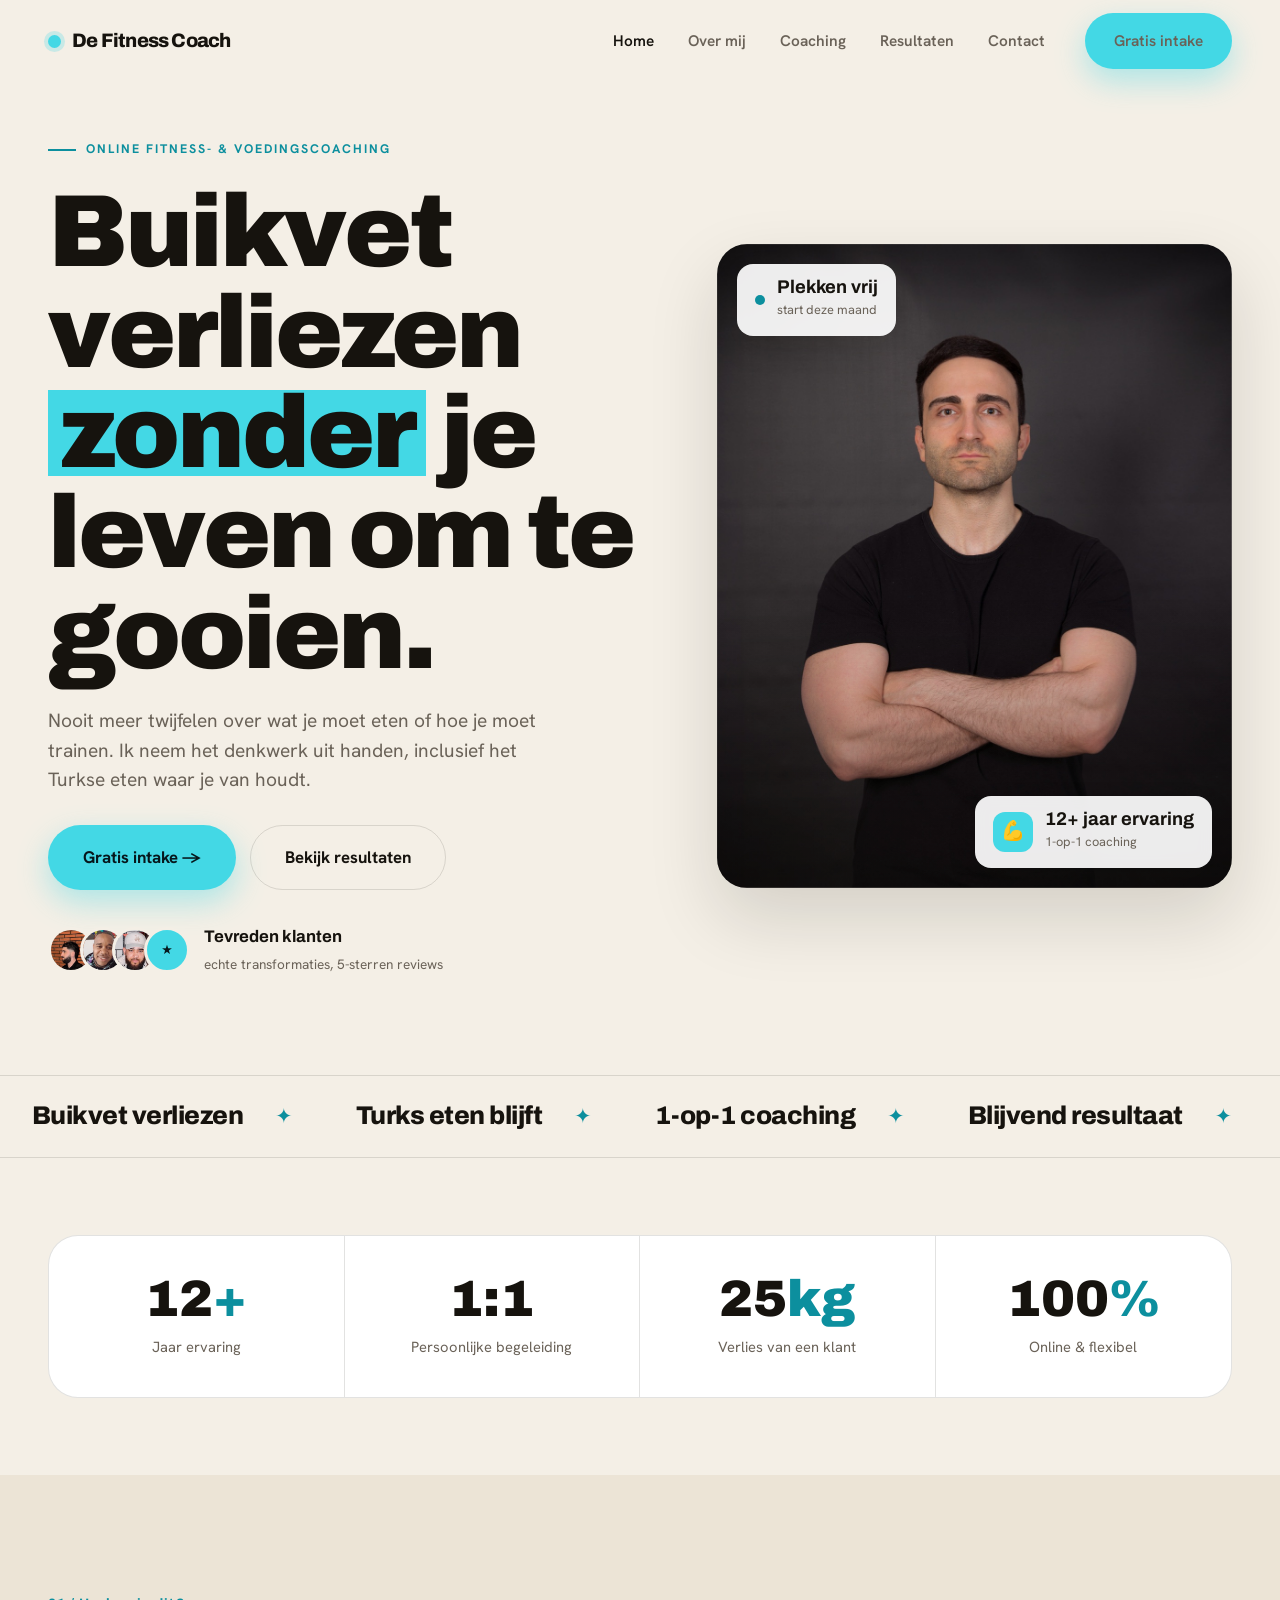
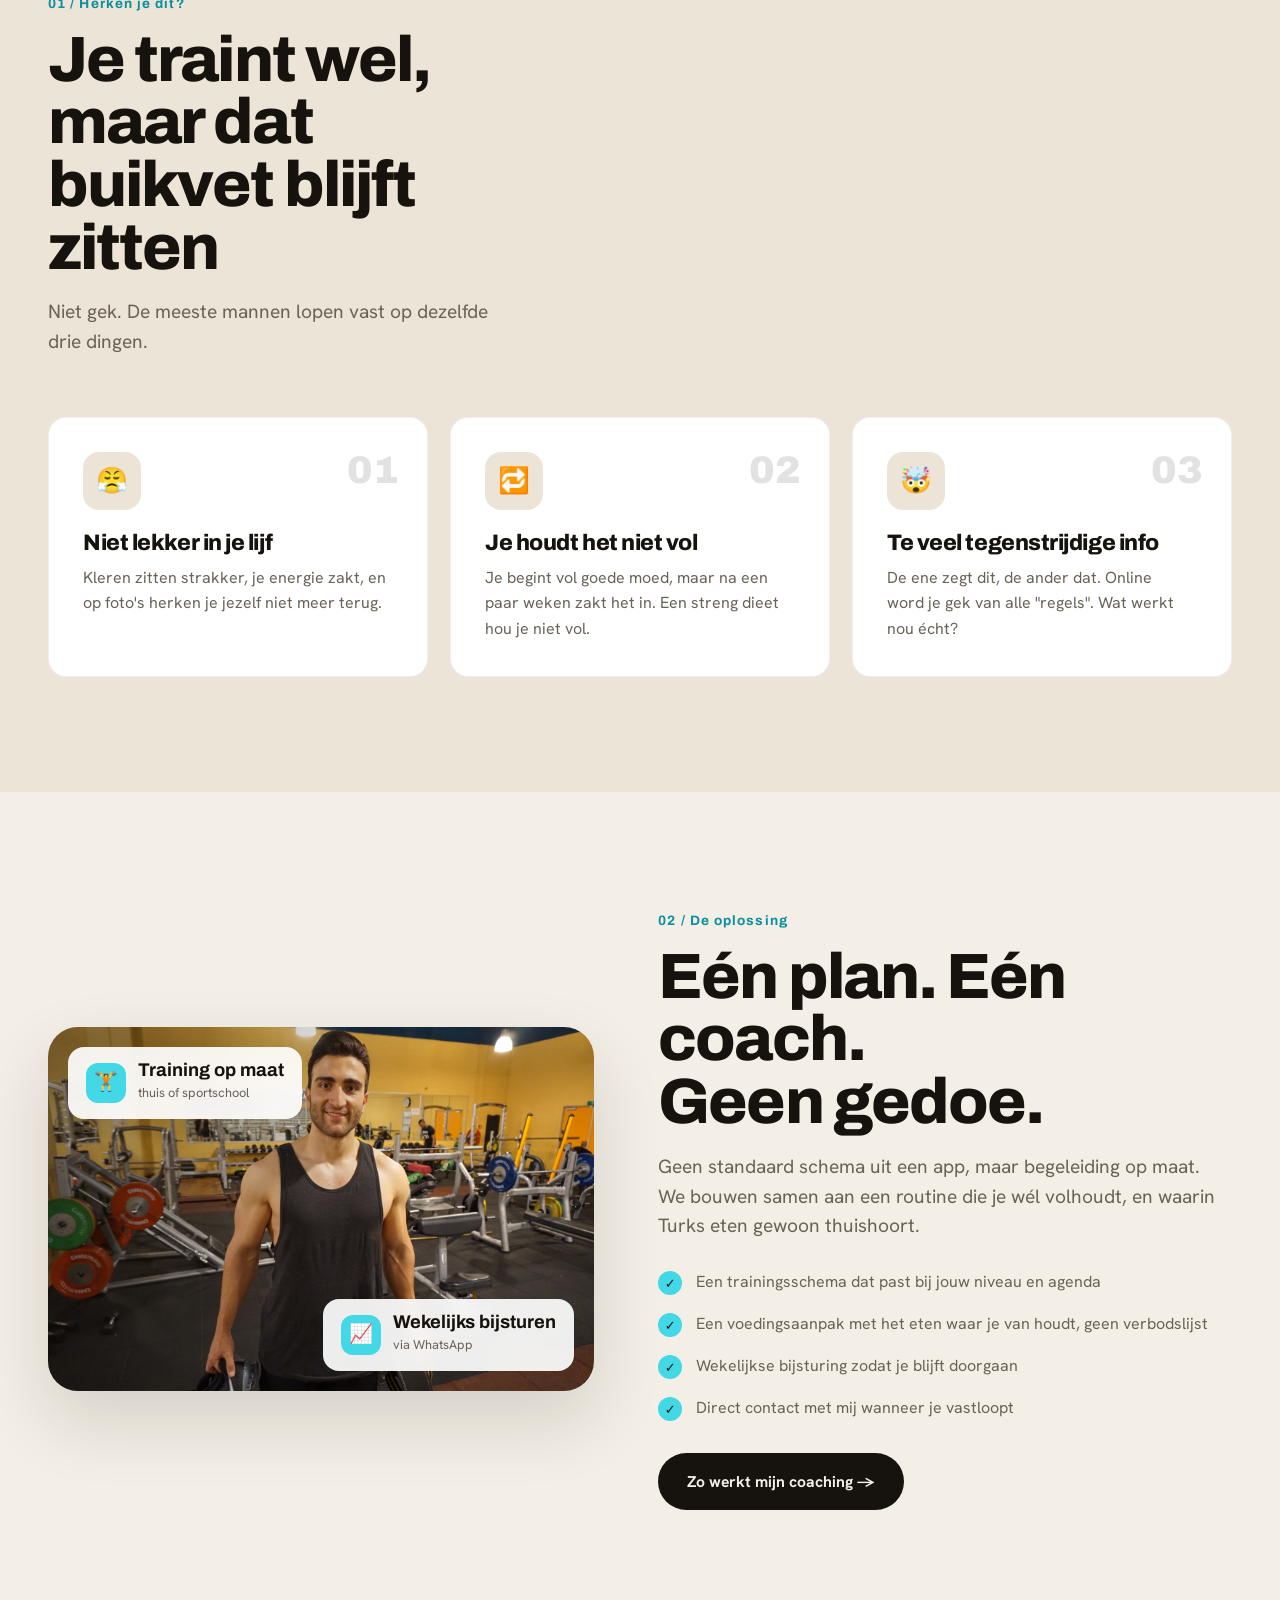
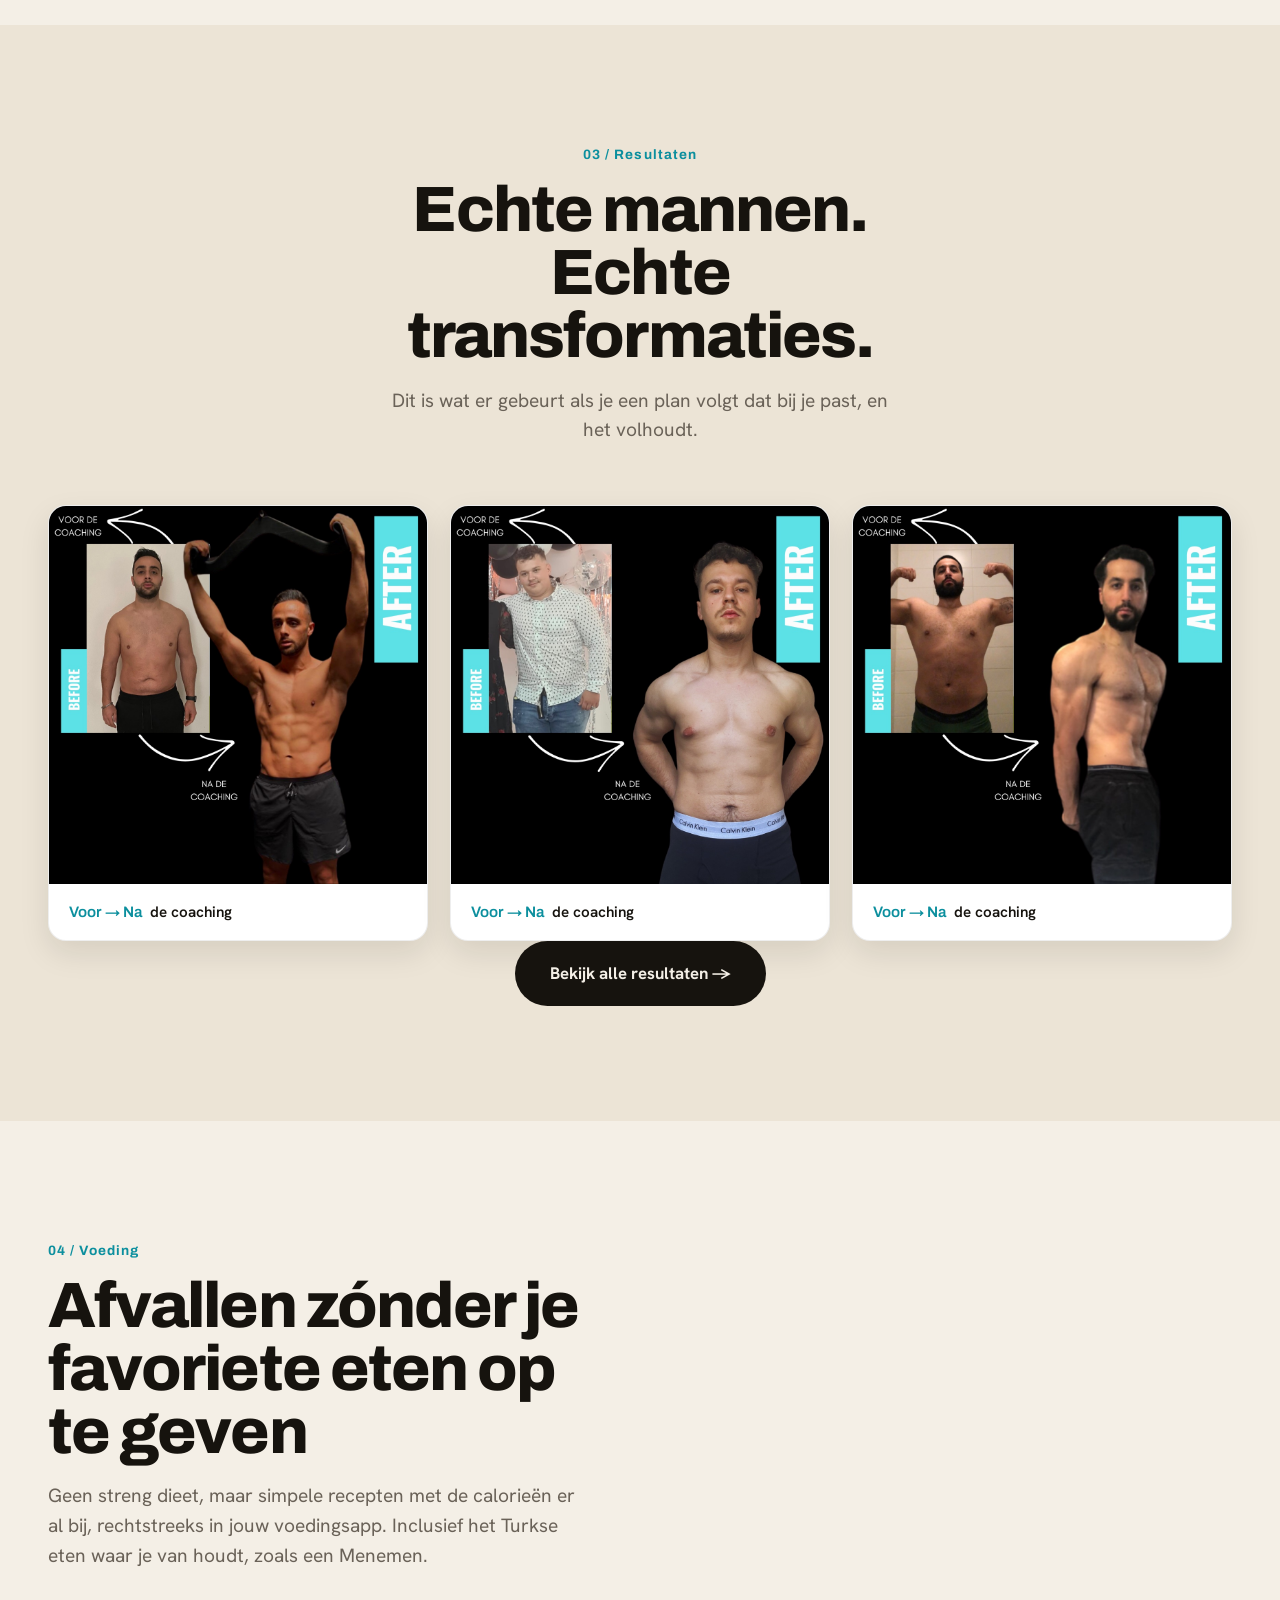
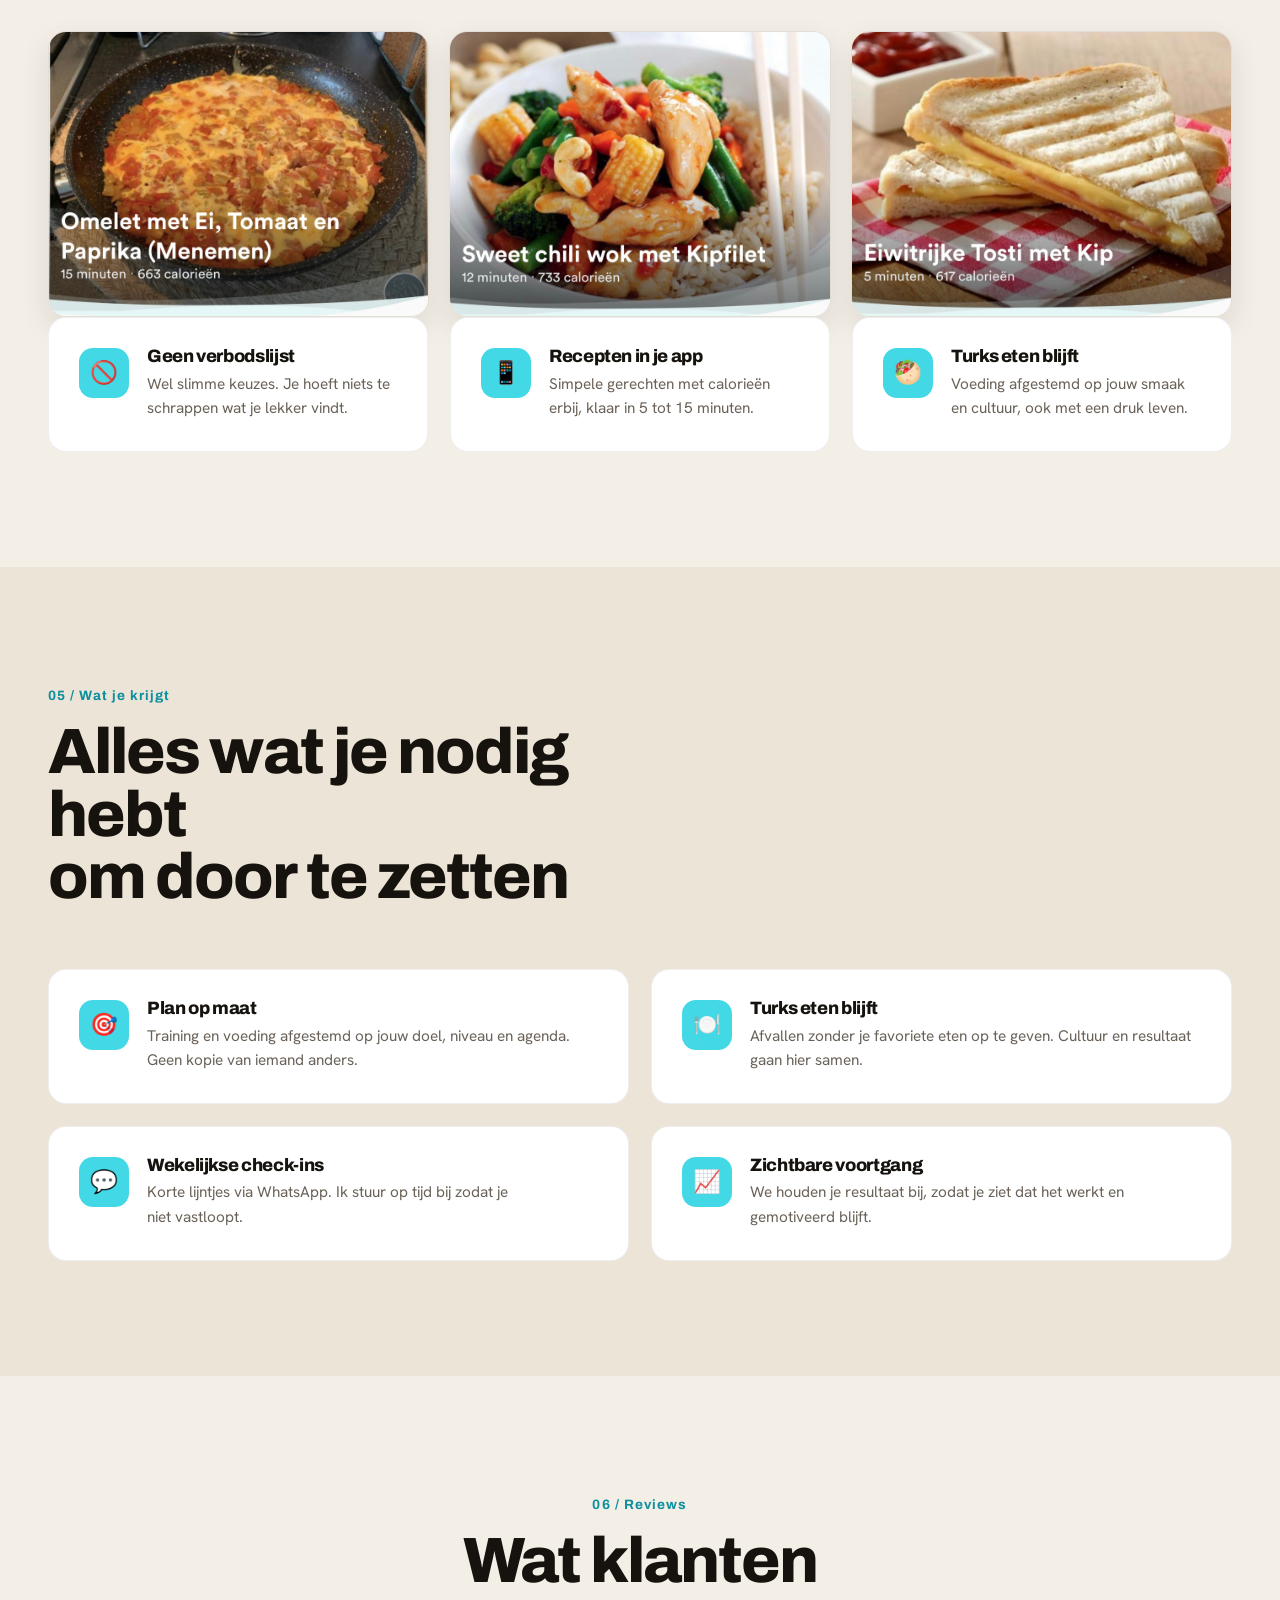
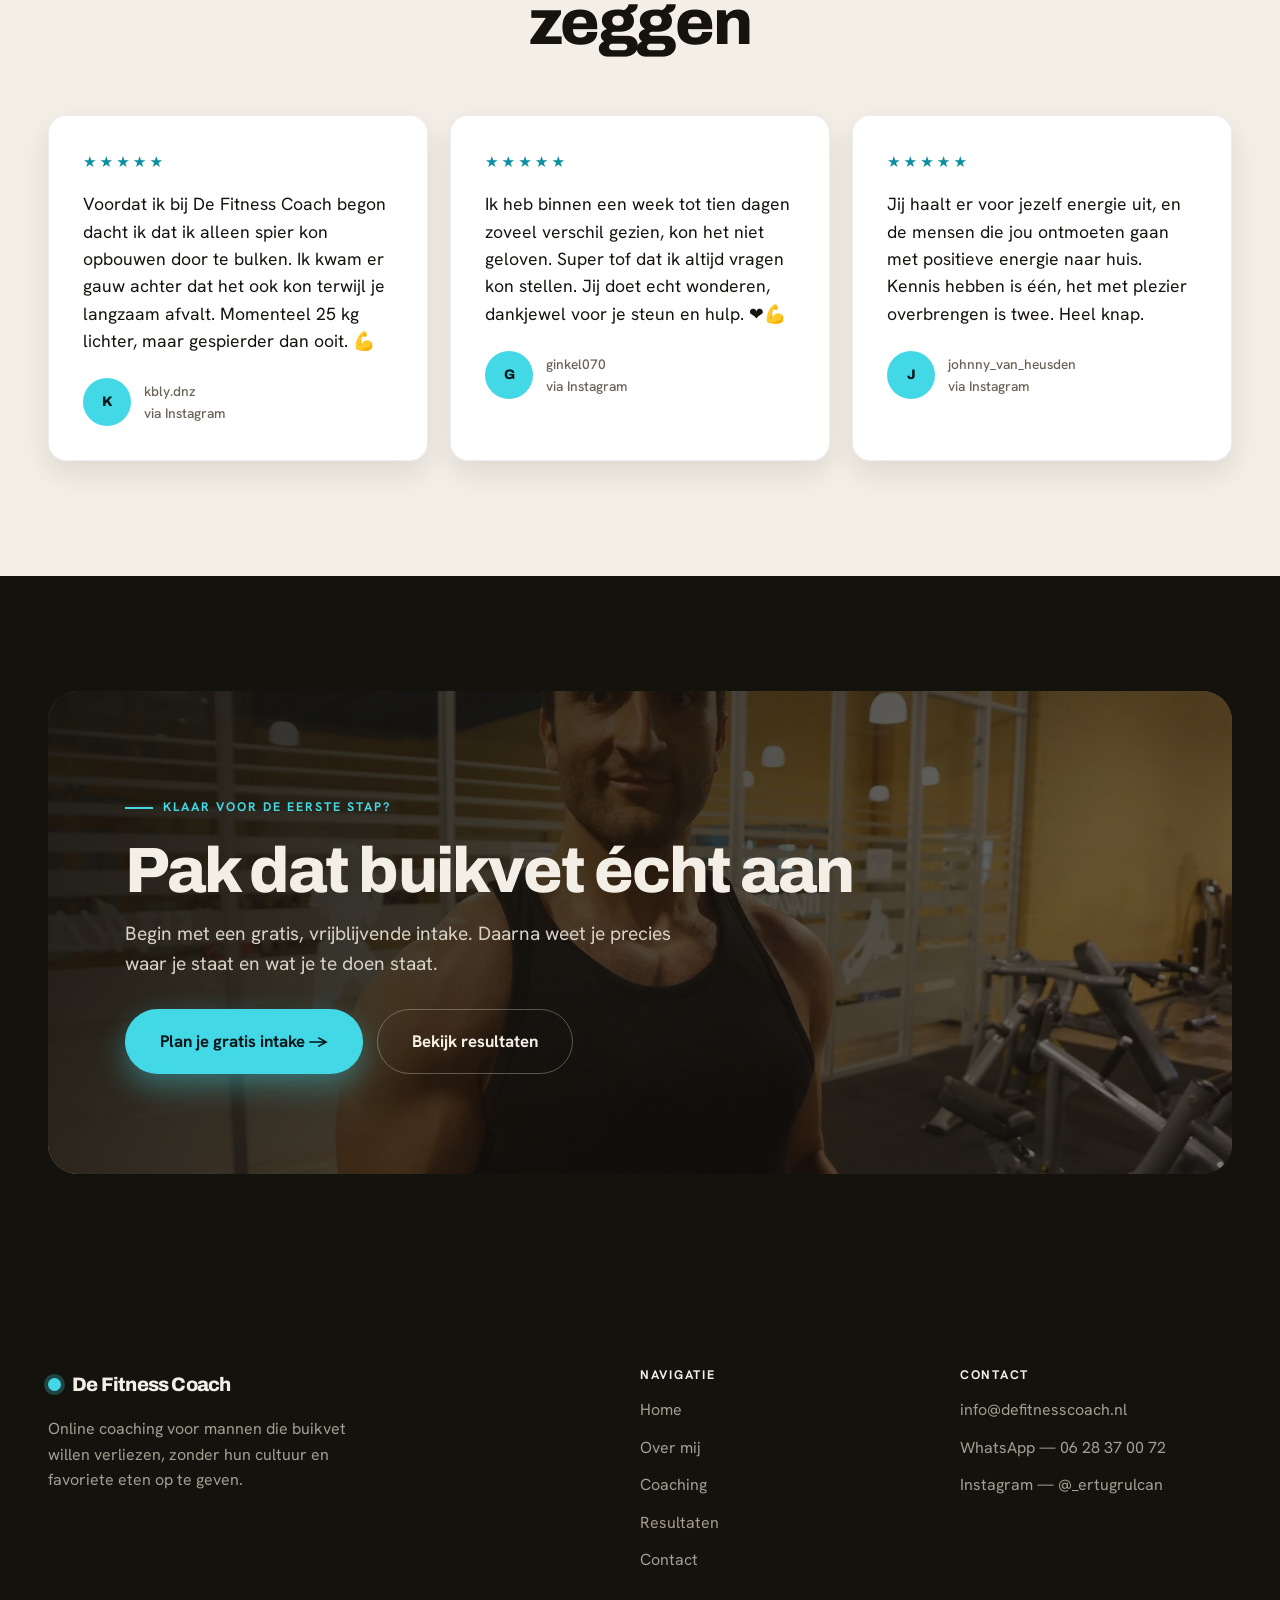
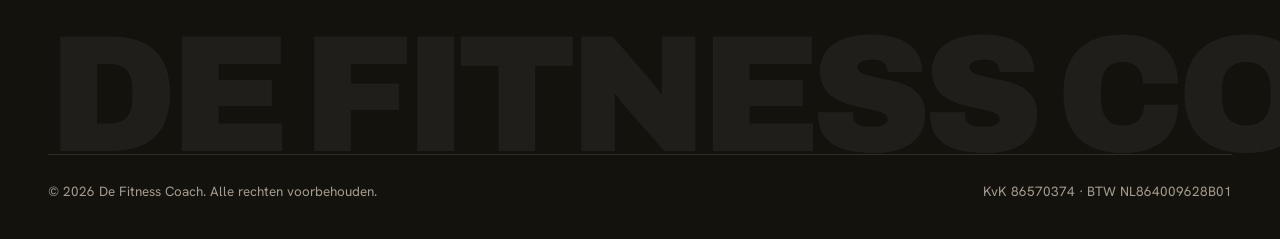
==== commit 86f426b9: "refactor: voeding-sectie als nette receptengrid (geen dubbel beeld) 3-koloms grid met echte app-rece" ====
--- a/index.html
+++ b/index.html
@@ -158,29 +158,25 @@
   <!-- VOEDING / Turks eten -->
   <section>
     <div class="container">
-      <div class="split">
-        <div class="reveal">
-          <span class="section-index">04 / Voeding</span>
-          <h2>Afvallen zónder je<br />favoriete eten op te geven</h2>
-          <p class="lead" style="margin-top:18px;">
-            De meeste diëten falen omdat ze niet bij je leven passen. Bij mij draait het om voeding
-            die je volhoudt: met het Turkse eten waar je van houdt gewoon op het menu, zoals een Menemen.
-          </p>
-          <ul class="checklist">
-            <li>Geen verbodslijst, wel slimme keuzes</li>
-            <li>Simpele recepten met calorieën erbij, in jouw voedingsapp</li>
-            <li>Praktisch en snel, ook met een druk leven</li>
-          </ul>
-        </div>
-        <div class="split-media reveal d1">
-          <img src="assets/img/meal-menemen.jpg" alt="Menemen — Turkse omelet met ei, tomaat en paprika" />
-        </div>
-      </div>
-
-      <div class="meals mt-48">
-        <div class="meal reveal"><img src="assets/img/meal-wok.jpg" alt="Sweet chili wok met kipfilet" /></div>
-        <div class="meal reveal d1"><img src="assets/img/meal-menemen.jpg" alt="Menemen, Turkse omelet" /></div>
+      <div class="section-head reveal">
+        <span class="section-index">04 / Voeding</span>
+        <h2>Afvallen zónder je<br />favoriete eten op te geven</h2>
+        <p class="lead">
+          Geen streng dieet, maar simpele recepten met de calorieën er al bij, rechtstreeks in jouw
+          voedingsapp. Inclusief het Turkse eten waar je van houdt, zoals een Menemen.
+        </p>
+      </div>
+
+      <div class="meals">
+        <div class="meal reveal"><img src="assets/img/meal-menemen.jpg" alt="Menemen — Turkse omelet met ei, tomaat en paprika" /></div>
+        <div class="meal reveal d1"><img src="assets/img/meal-wok.jpg" alt="Sweet chili wok met kipfilet" /></div>
         <div class="meal reveal d2"><img src="assets/img/meal-tosti.jpg" alt="Eiwitrijke tosti met kip" /></div>
+      </div>
+
+      <div class="grid grid-3 mt-48">
+        <div class="feature reveal"><span class="fi">🚫</span><div><h3>Geen verbodslijst</h3><p>Wel slimme keuzes. Je hoeft niets te schrappen wat je lekker vindt.</p></div></div>
+        <div class="feature reveal d1"><span class="fi">📱</span><div><h3>Recepten in je app</h3><p>Simpele gerechten met calorieën erbij, klaar in 5 tot 15 minuten.</p></div></div>
+        <div class="feature reveal d2"><span class="fi">🥙</span><div><h3>Turks eten blijft</h3><p>Voeding afgestemd op jouw smaak en cultuur, ook met een druk leven.</p></div></div>
       </div>
     </div>
   </section>
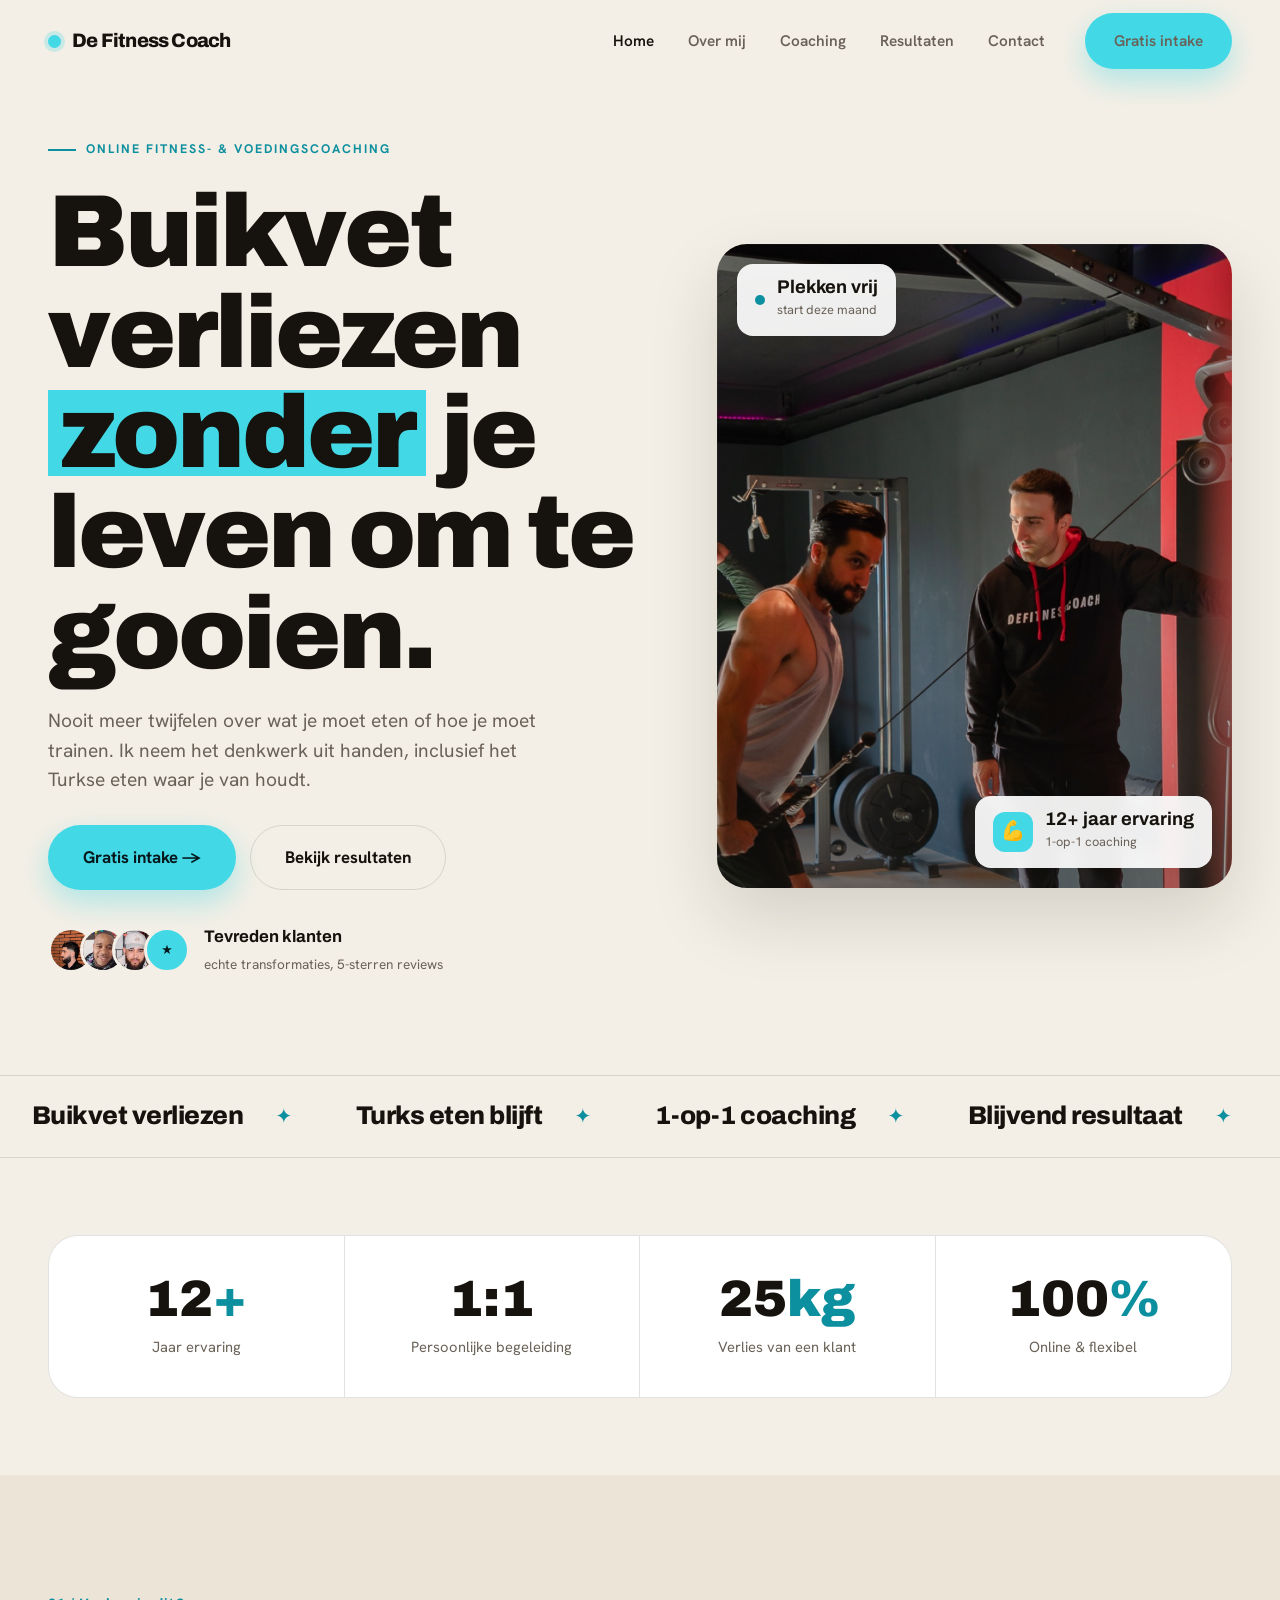
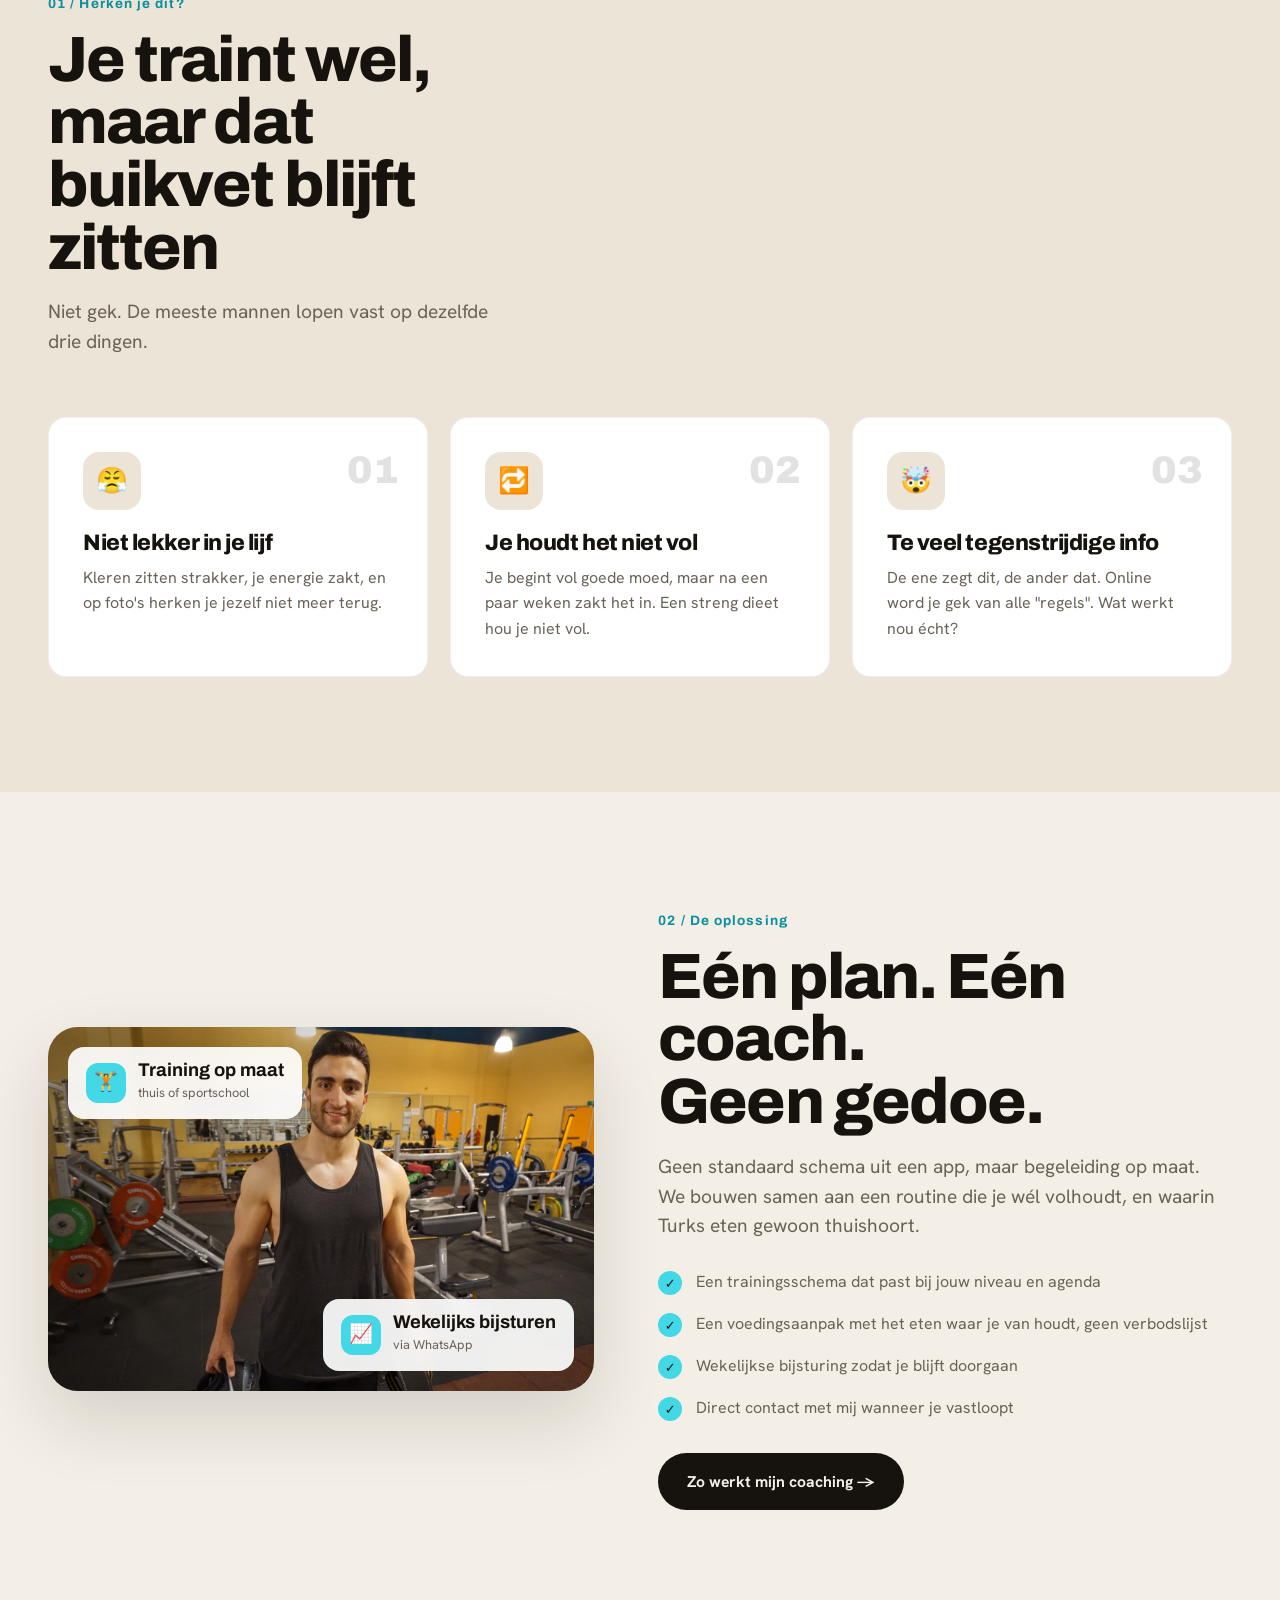
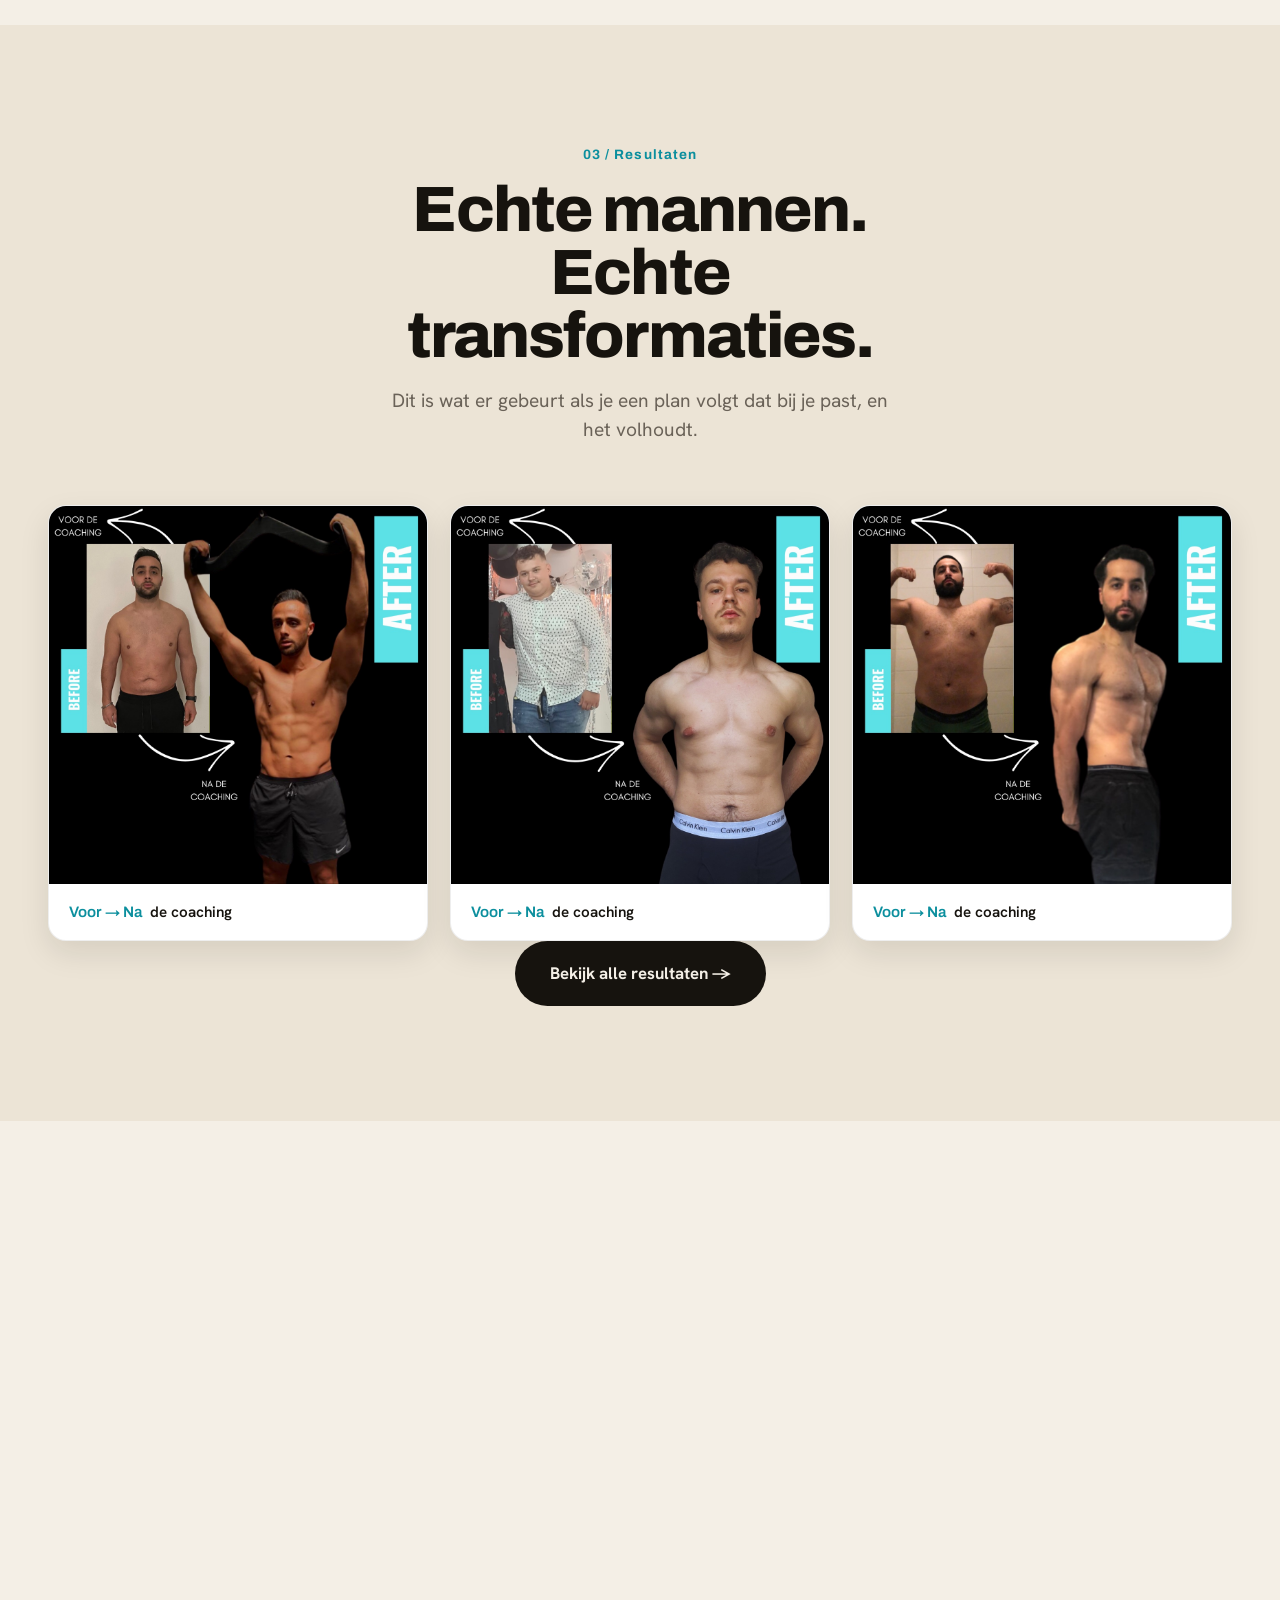
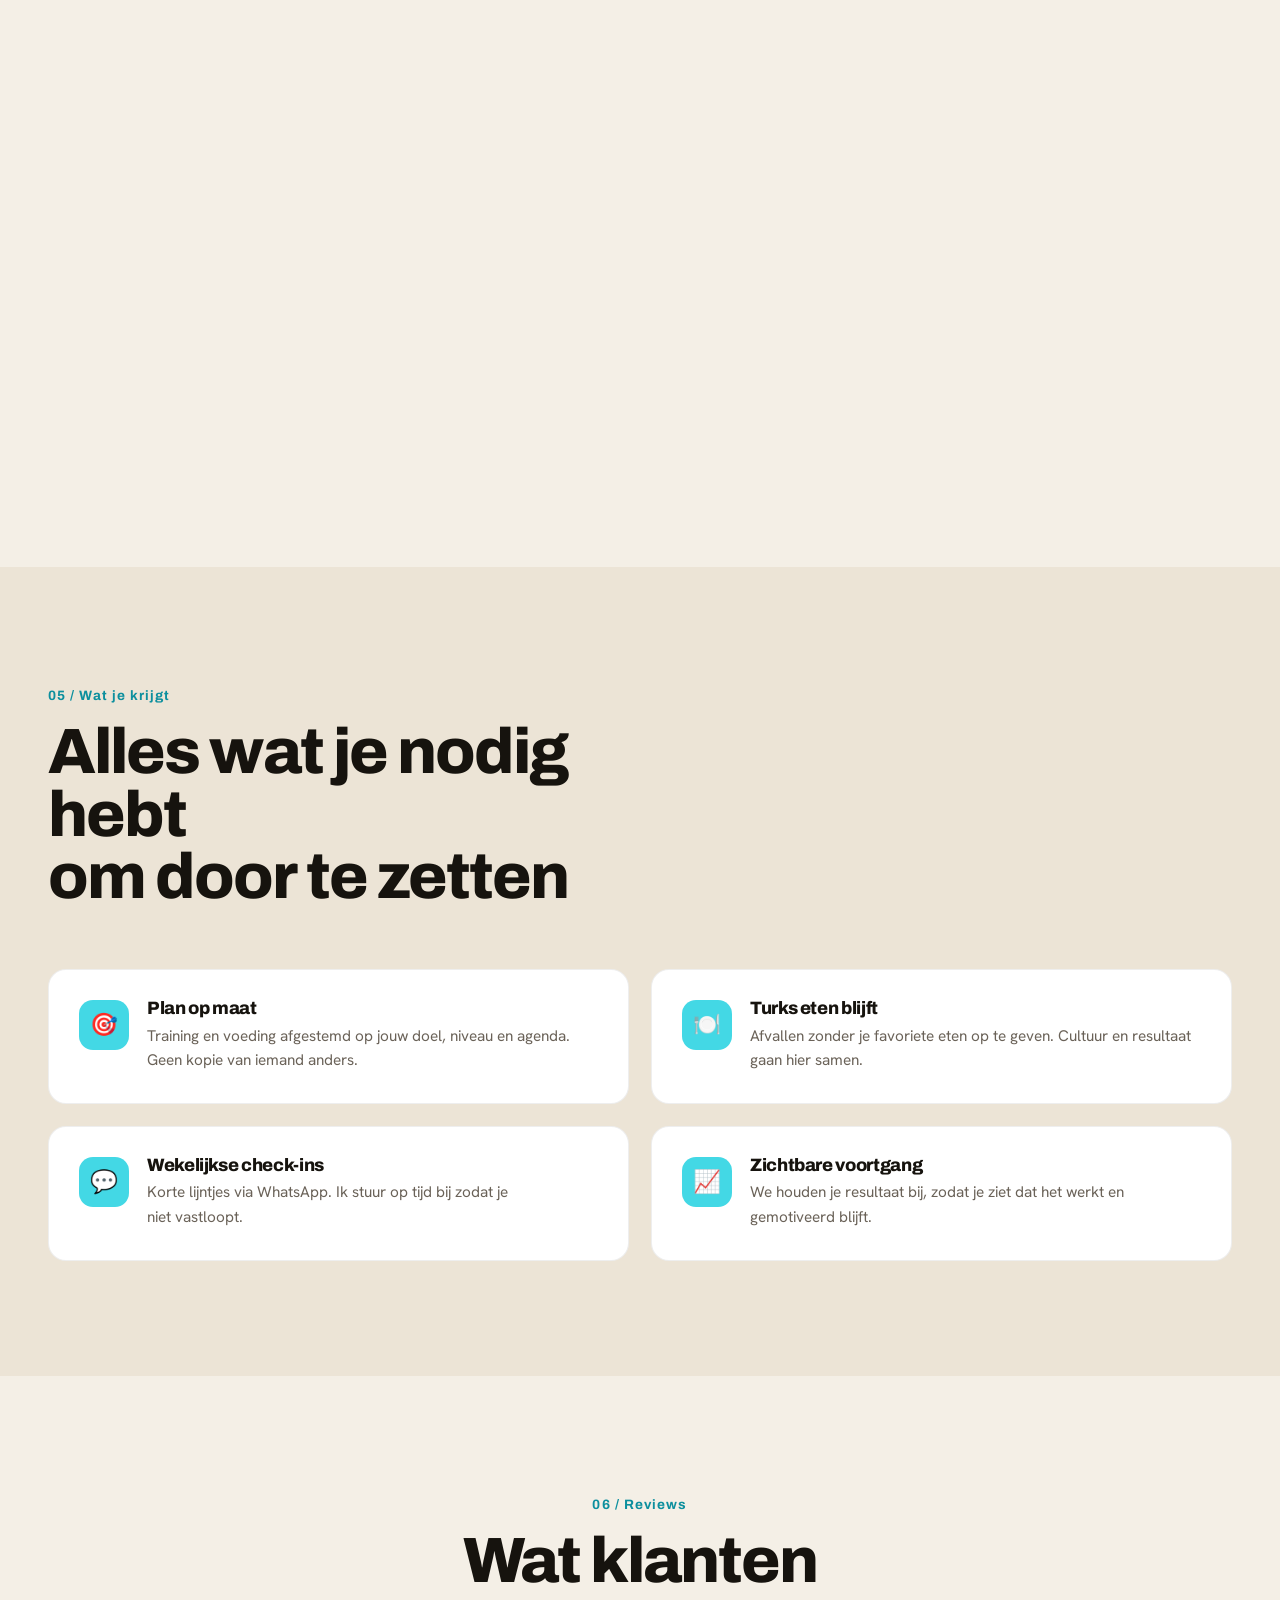
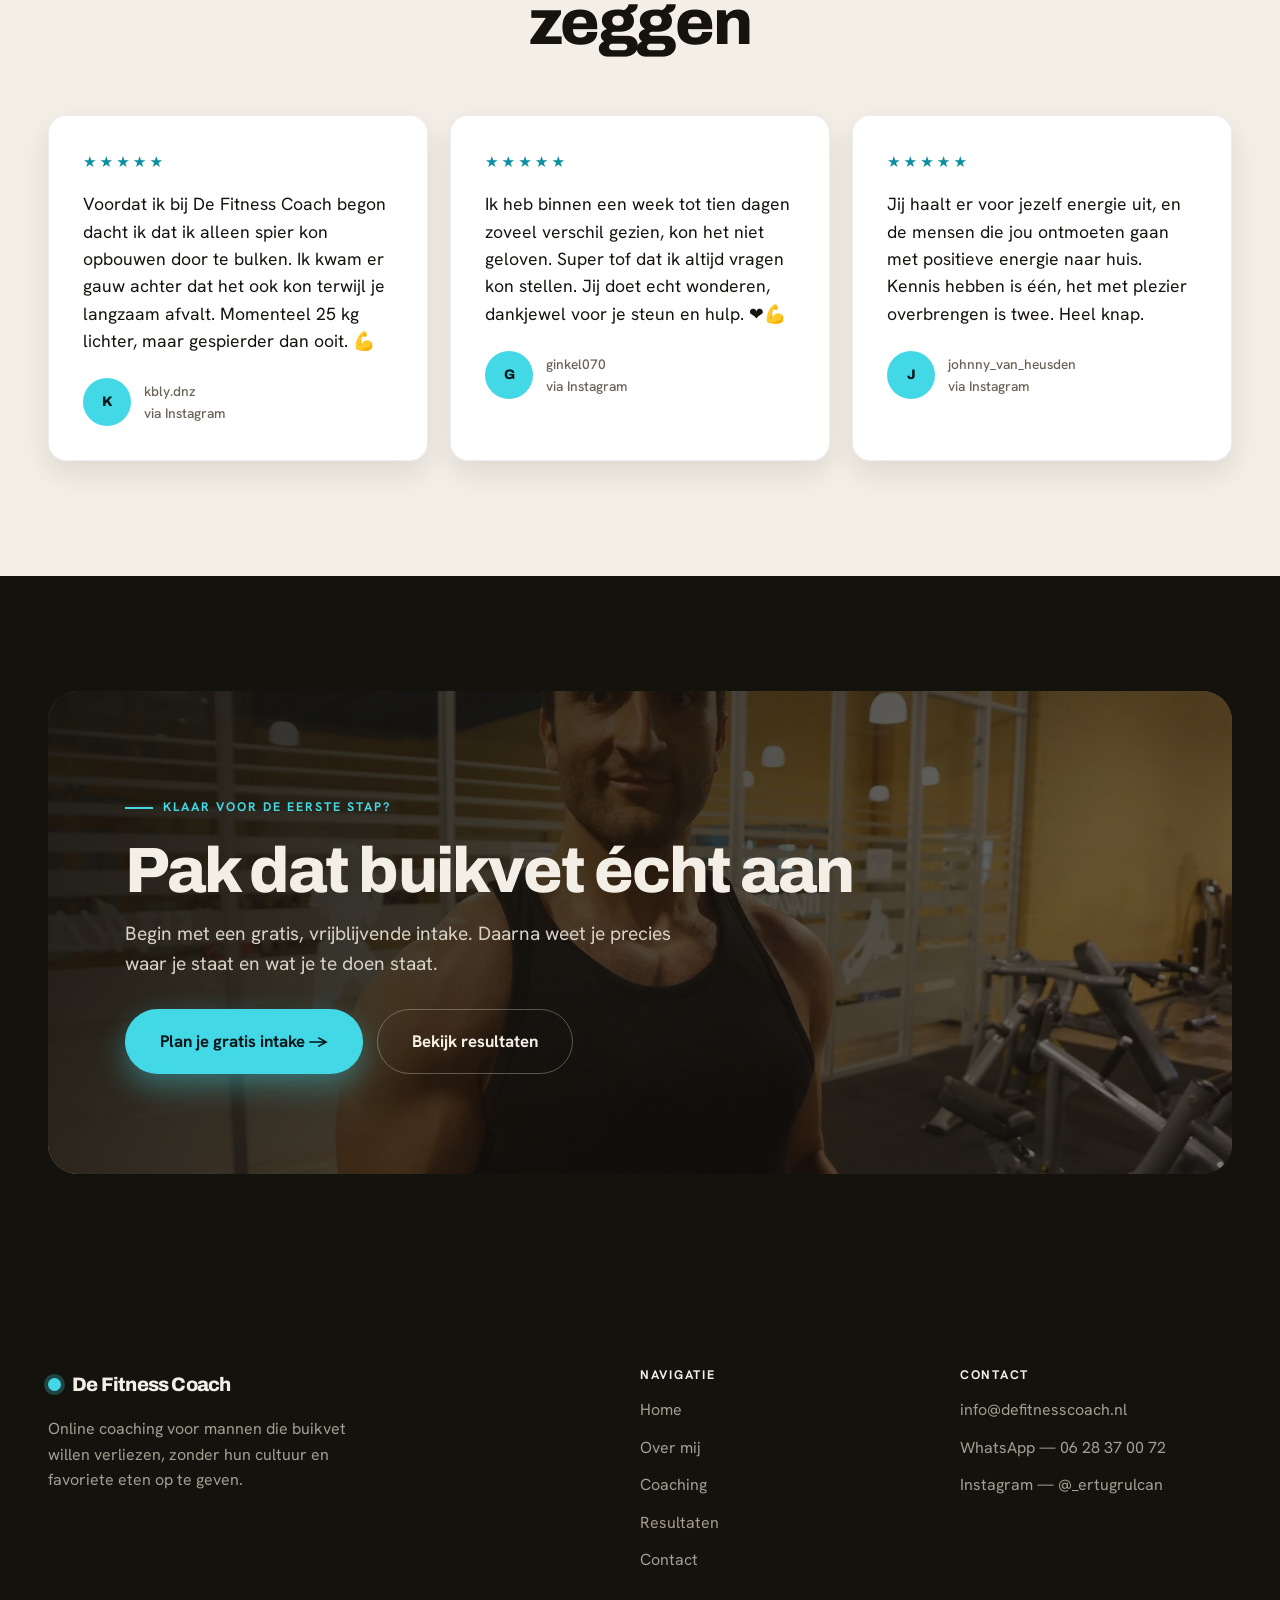
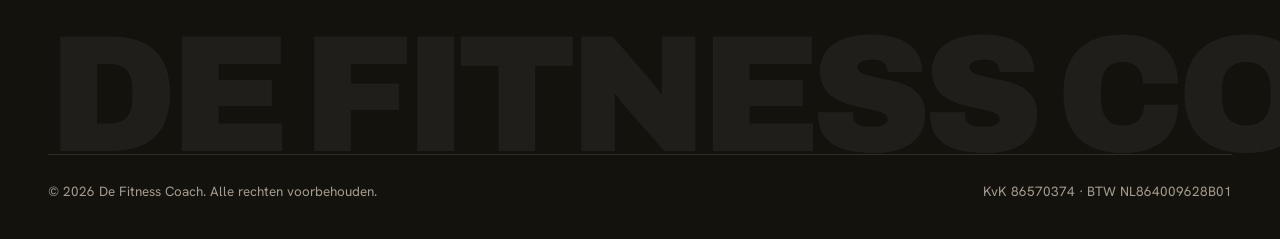
==== commit ecd94321: "feat: andere hero-foto (coachend) + andere reviews op resultaten dan home Hero gebruikt nu trainings" ====
--- a/index.html
+++ b/index.html
@@ -58,7 +58,7 @@
         </div>
 
         <div class="hero-portrait hero-anim">
-          <img src="assets/img/coach-portrait.jpg" alt="Ertugrul — De Fitness Coach" />
+          <img src="assets/img/hero-coach.jpg" alt="Ertugrul coacht een klant in de sportschool" />
           <div class="float-card tl">
             <span class="pulse"></span>
             <div><b>Plekken vrij</b><span>start deze maand</span></div>
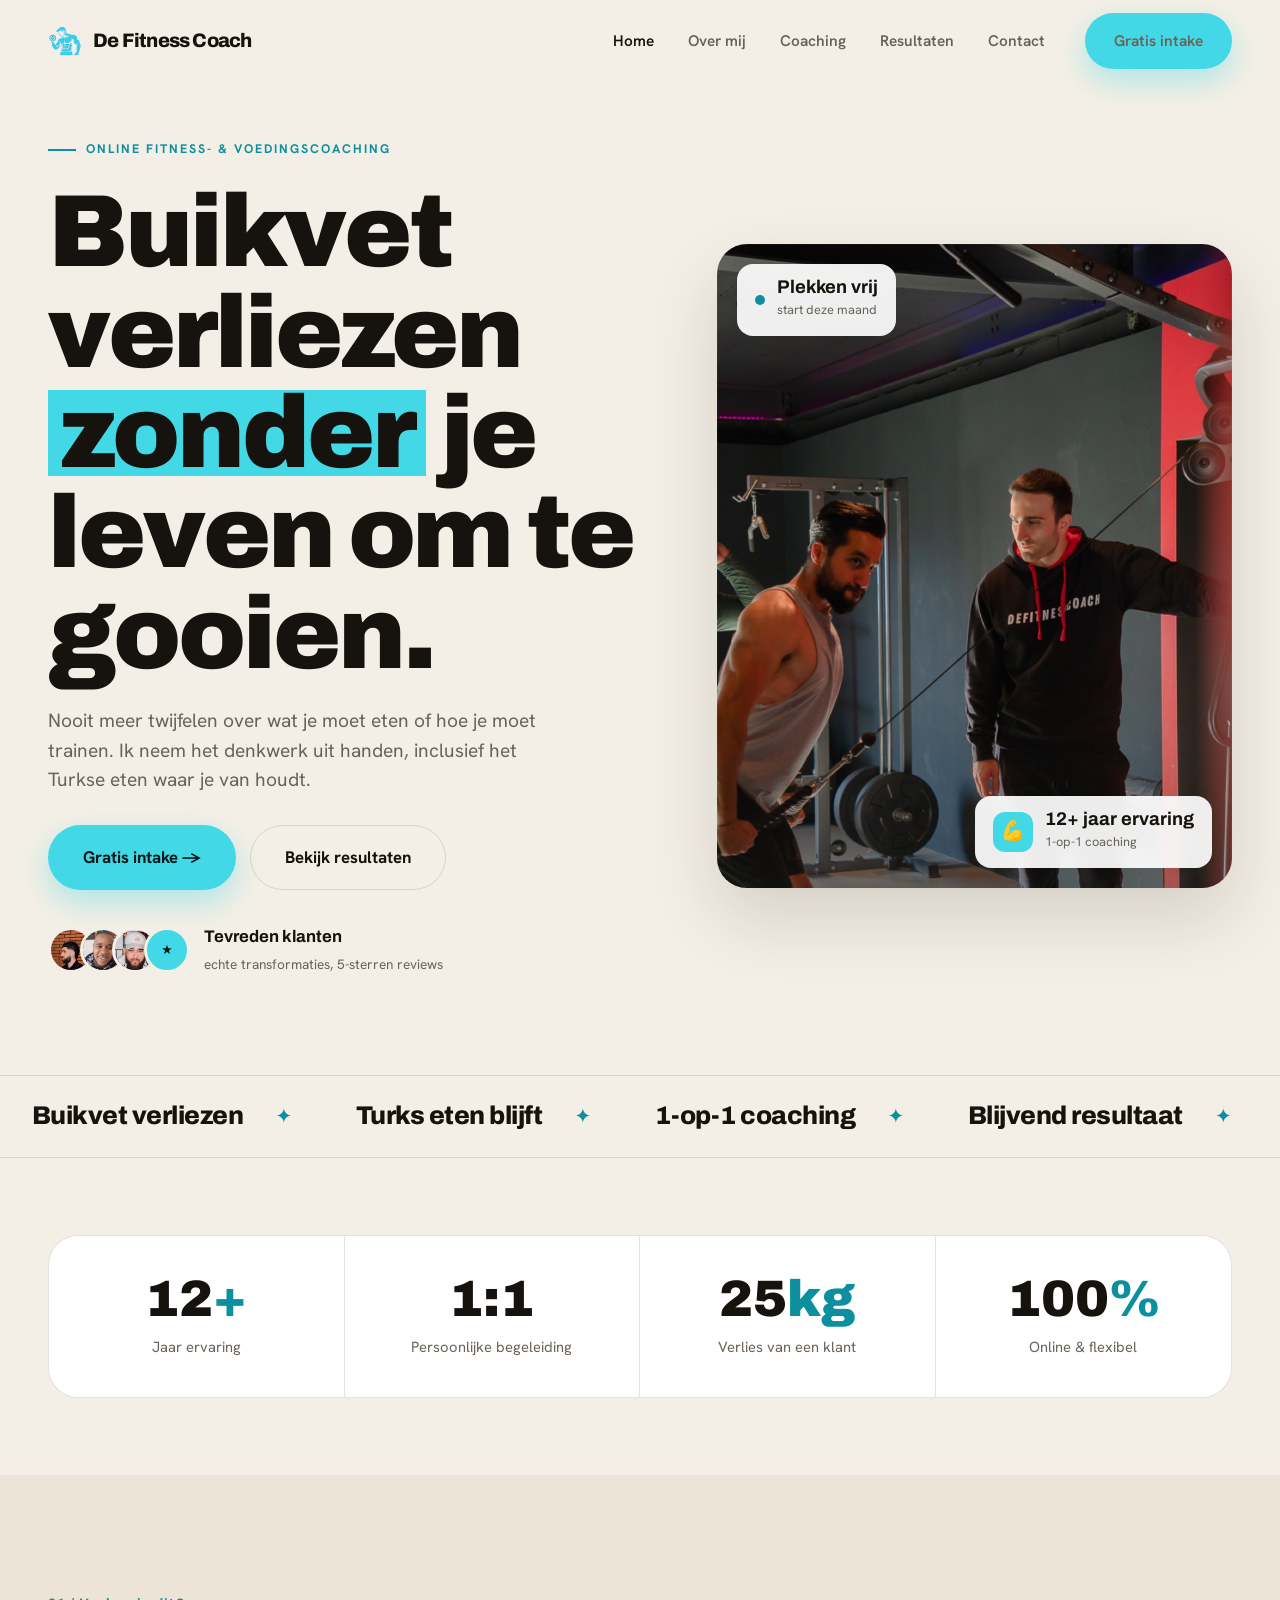
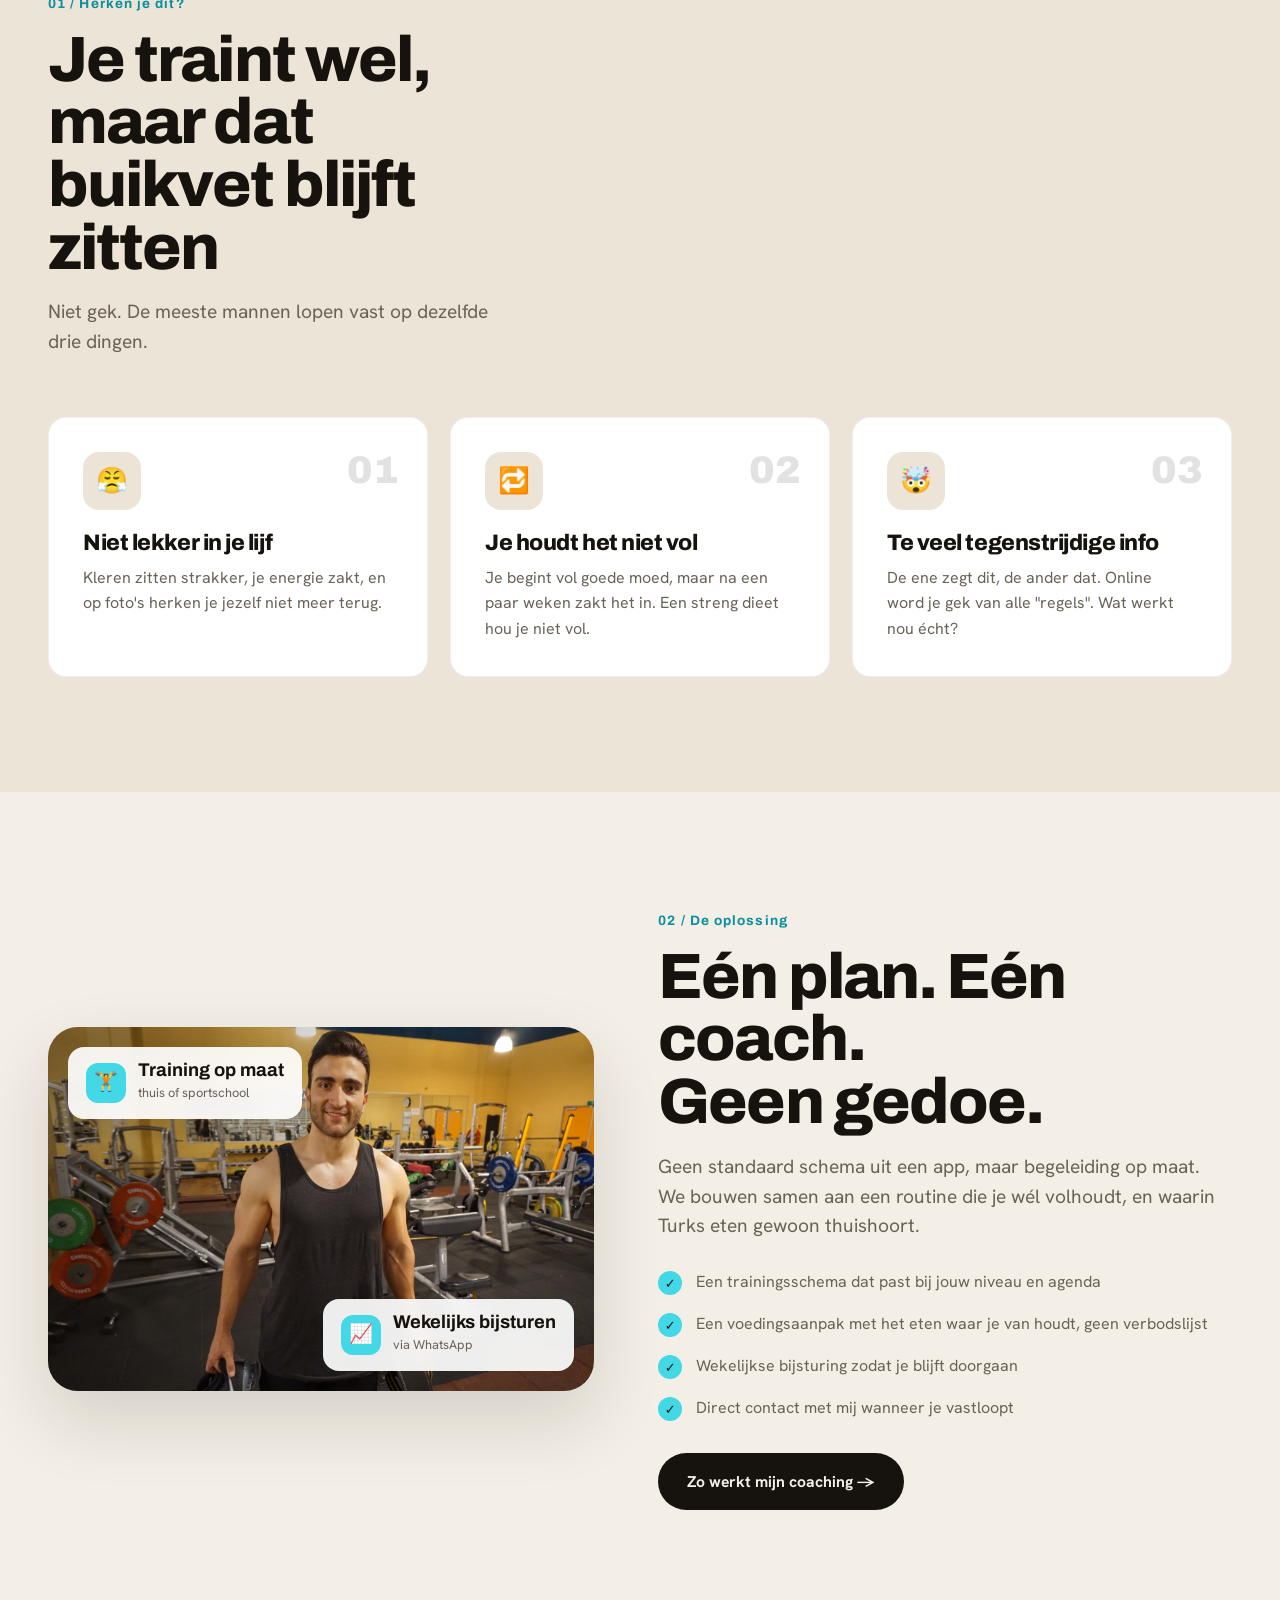
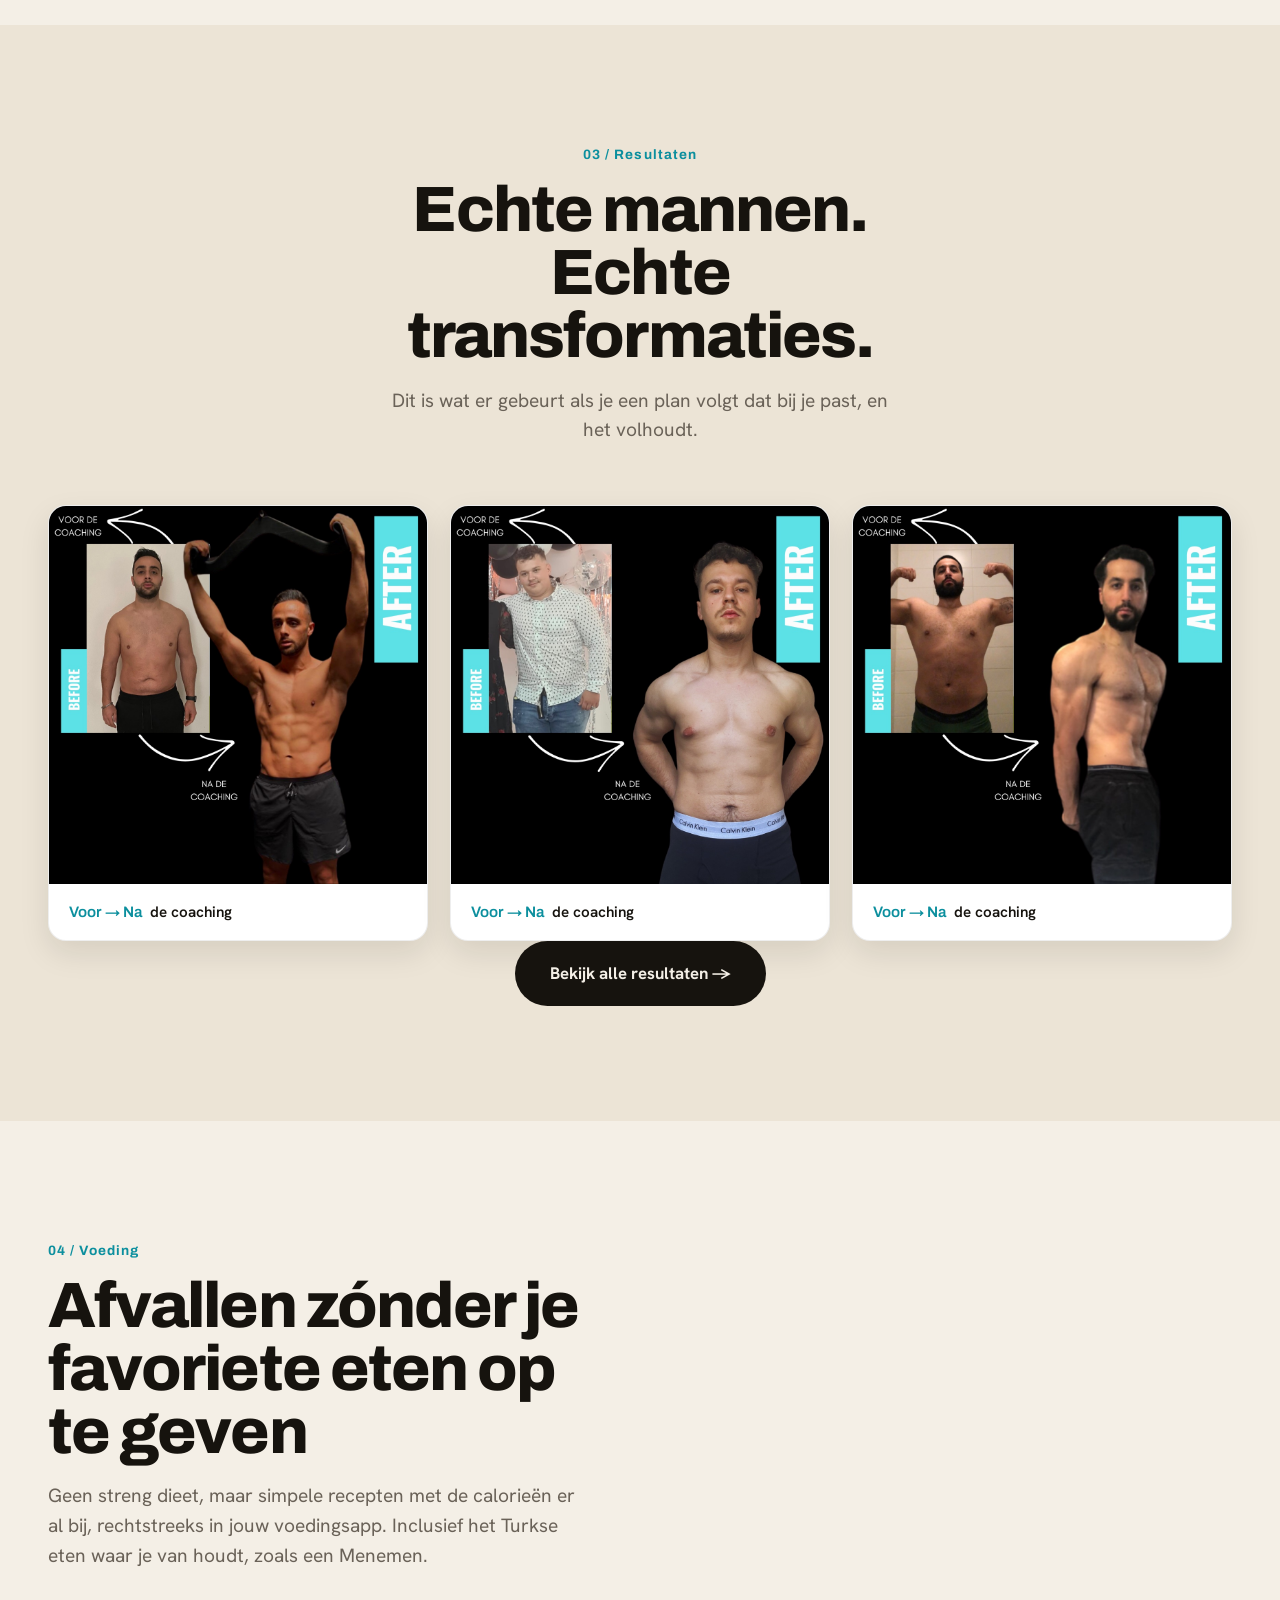
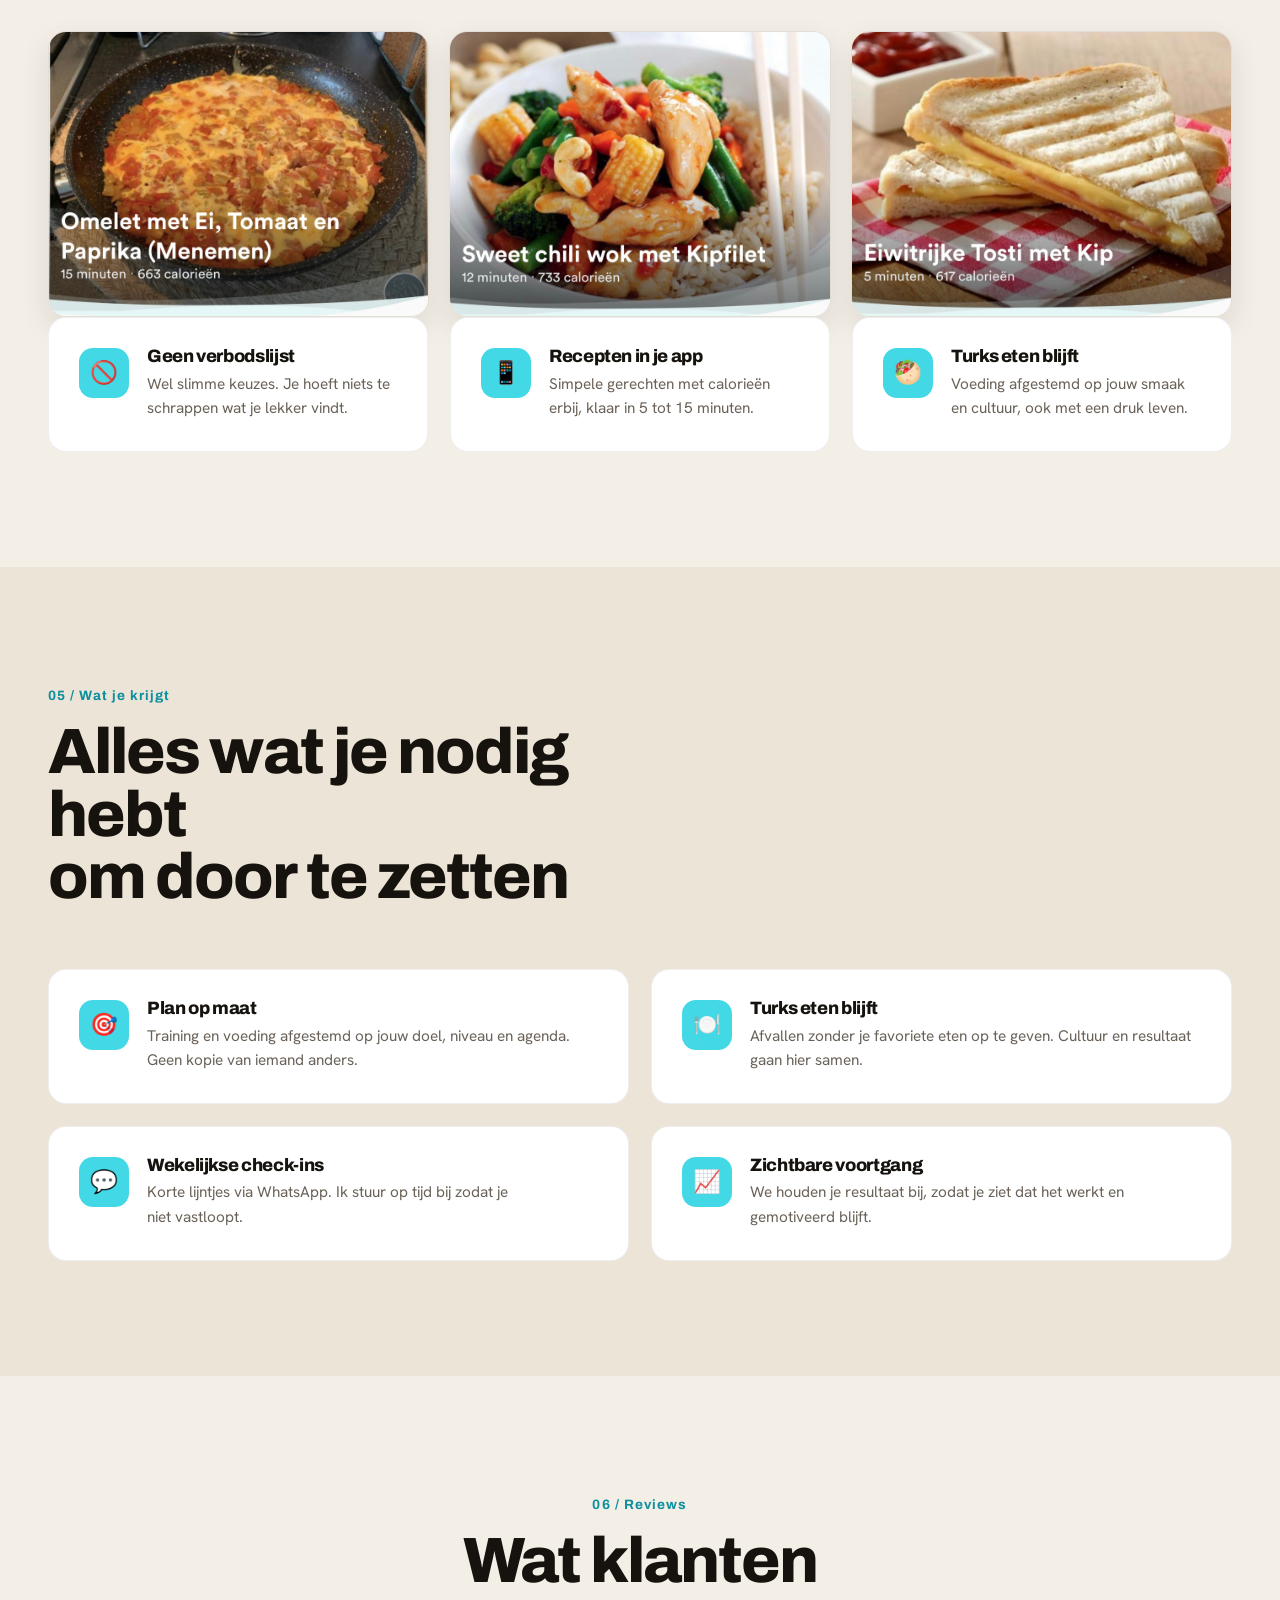
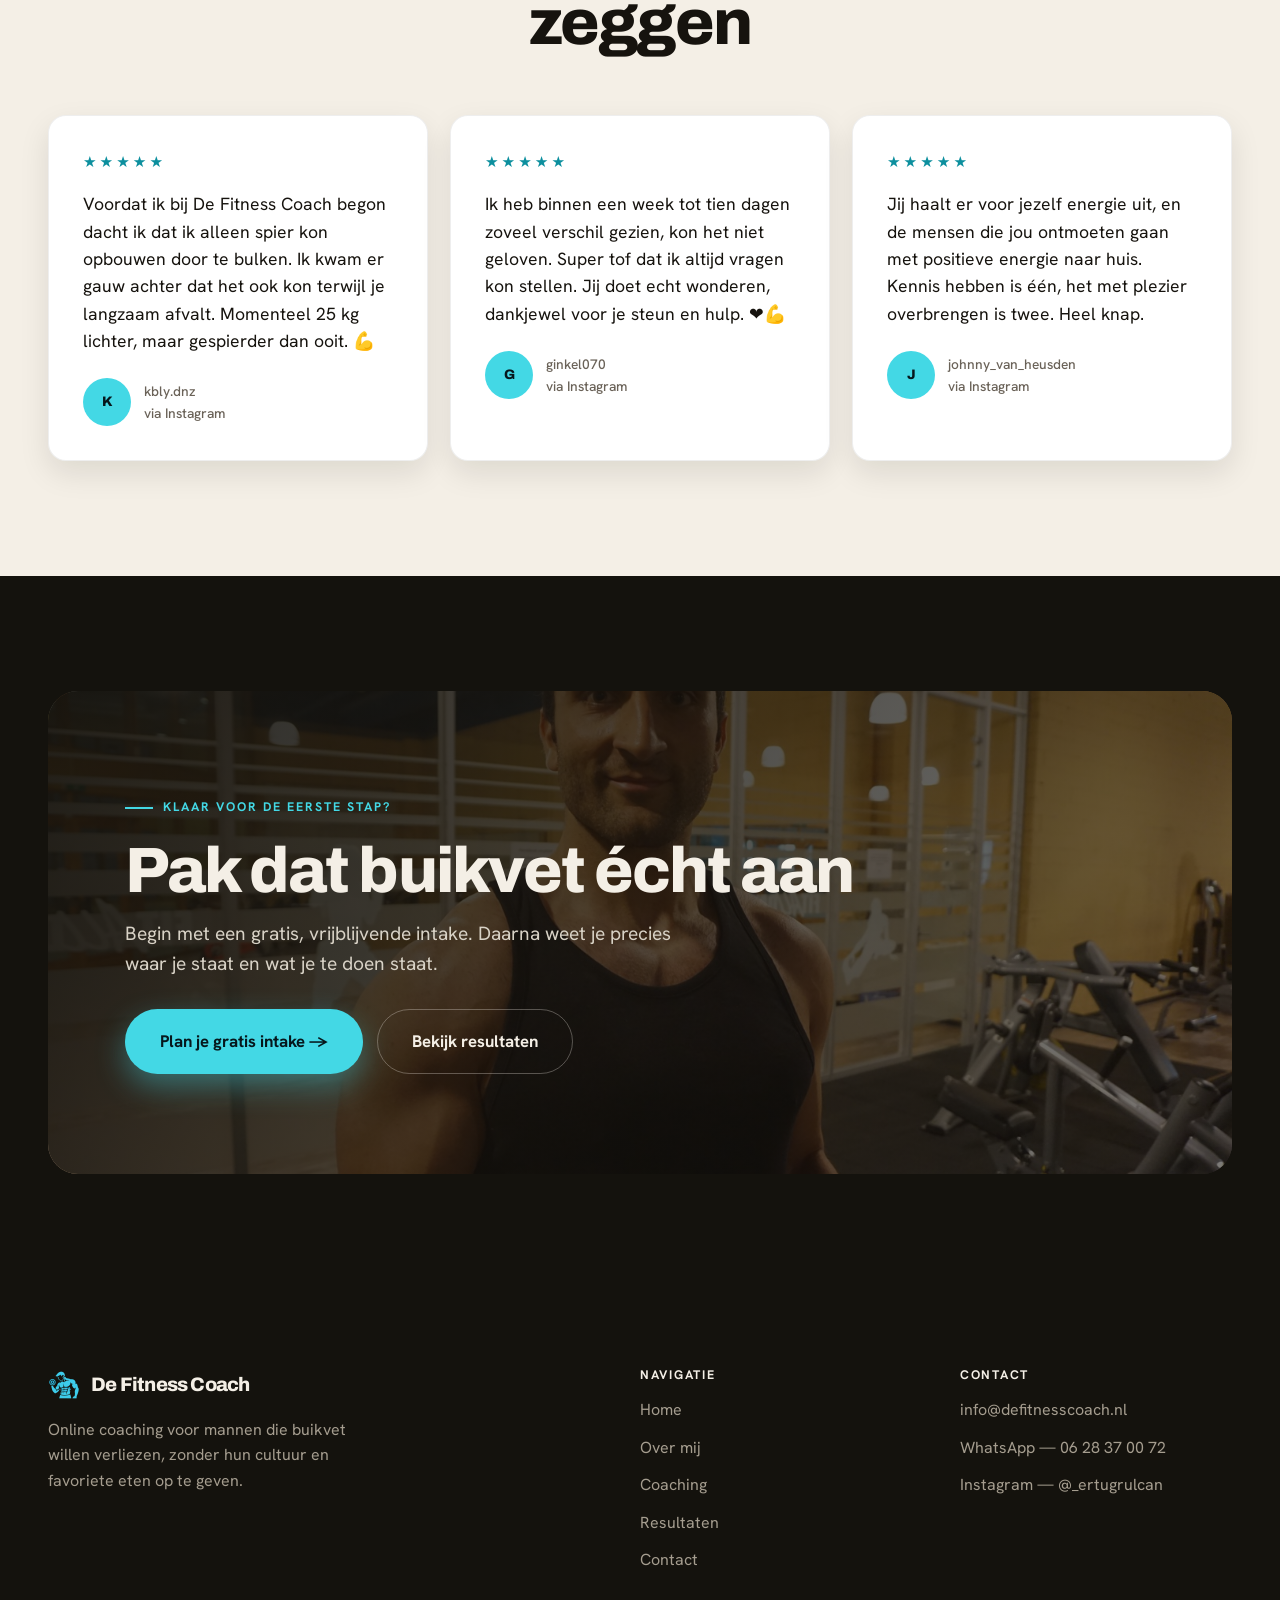
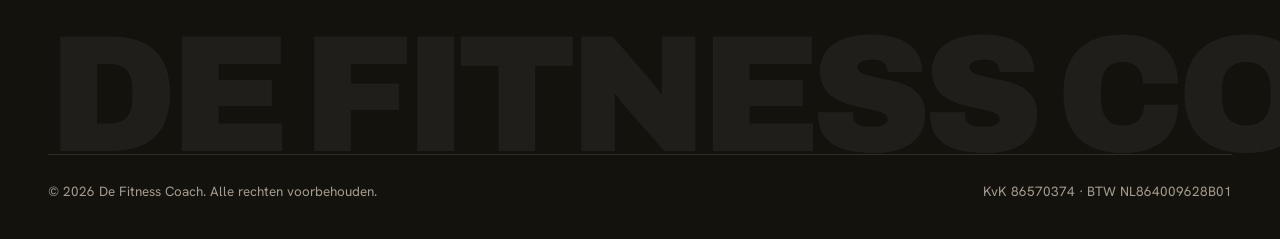
==== commit 4497ee20: "feat: echte logo-icoon in header en footer (i.p.v. bolletje) Officieel cyaan 'mannetje'-icoon uit de" ====
--- a/index.html
+++ b/index.html
@@ -15,7 +15,7 @@
   <!-- HEADER -->
   <header class="site-header">
     <div class="container nav">
-      <a class="brand" href="index.html"><span class="dot"></span> De Fitness Coach</a>
+      <a class="brand" href="index.html"><img class="logo-mark" src="assets/img/logo-mark.png" alt="" /> De Fitness Coach</a>
       <ul class="nav-links">
         <li><a href="index.html" class="active">Home</a></li>
         <li><a href="over-mij.html">Over mij</a></li>
@@ -245,7 +245,7 @@
     <div class="container">
       <div class="footer-grid">
         <div>
-          <a class="brand" href="index.html"><span class="dot"></span> De Fitness Coach</a>
+          <a class="brand" href="index.html"><img class="logo-mark" src="assets/img/logo-mark.png" alt="" /> De Fitness Coach</a>
           <p style="margin-top:16px; max-width:36ch;">
             Online coaching voor mannen die buikvet willen verliezen, zonder hun cultuur en favoriete eten op te geven.
           </p>
--- a/assets/style.css
+++ b/assets/style.css
@@ -125,6 +125,8 @@
 .nav { display: flex; align-items: center; justify-content: space-between; height: 82px; }
 .brand { display: flex; align-items: center; gap: 11px; font-family: var(--font-display); font-weight: 800; font-size: 1.22rem; letter-spacing: -0.04em; }
 .brand .dot { width: 13px; height: 13px; border-radius: 50%; background: var(--brand); box-shadow: 0 0 0 4px rgba(67,216,229,0.25); }
+.brand .logo-mark { height: 34px; width: auto; display: block; }
+.site-footer .brand .logo-mark { height: 32px; }
 .nav-links { display: flex; align-items: center; gap: 34px; list-style: none; }
 .nav-links a { font-size: 0.96rem; color: var(--ink-soft); font-weight: 600; transition: color 0.15s ease; }
 .nav-links a:hover, .nav-links a.active { color: var(--ink); }
